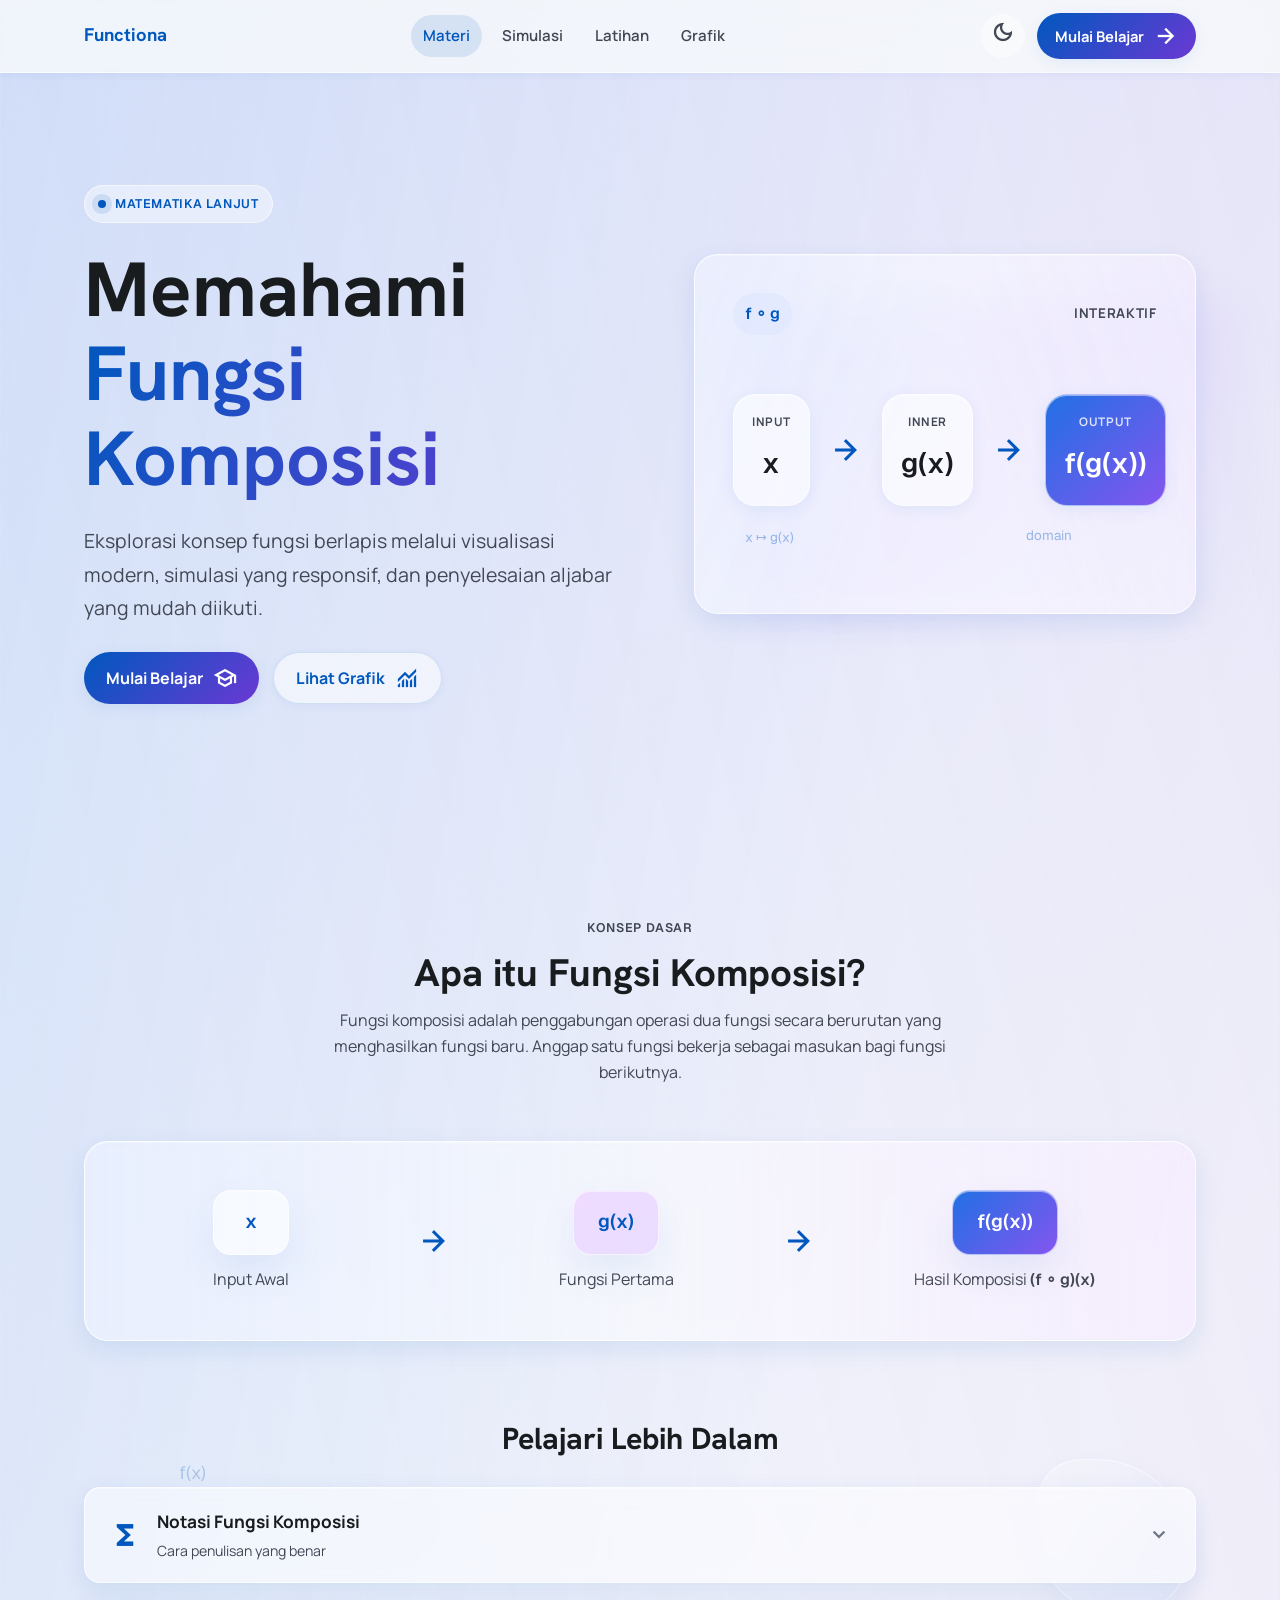
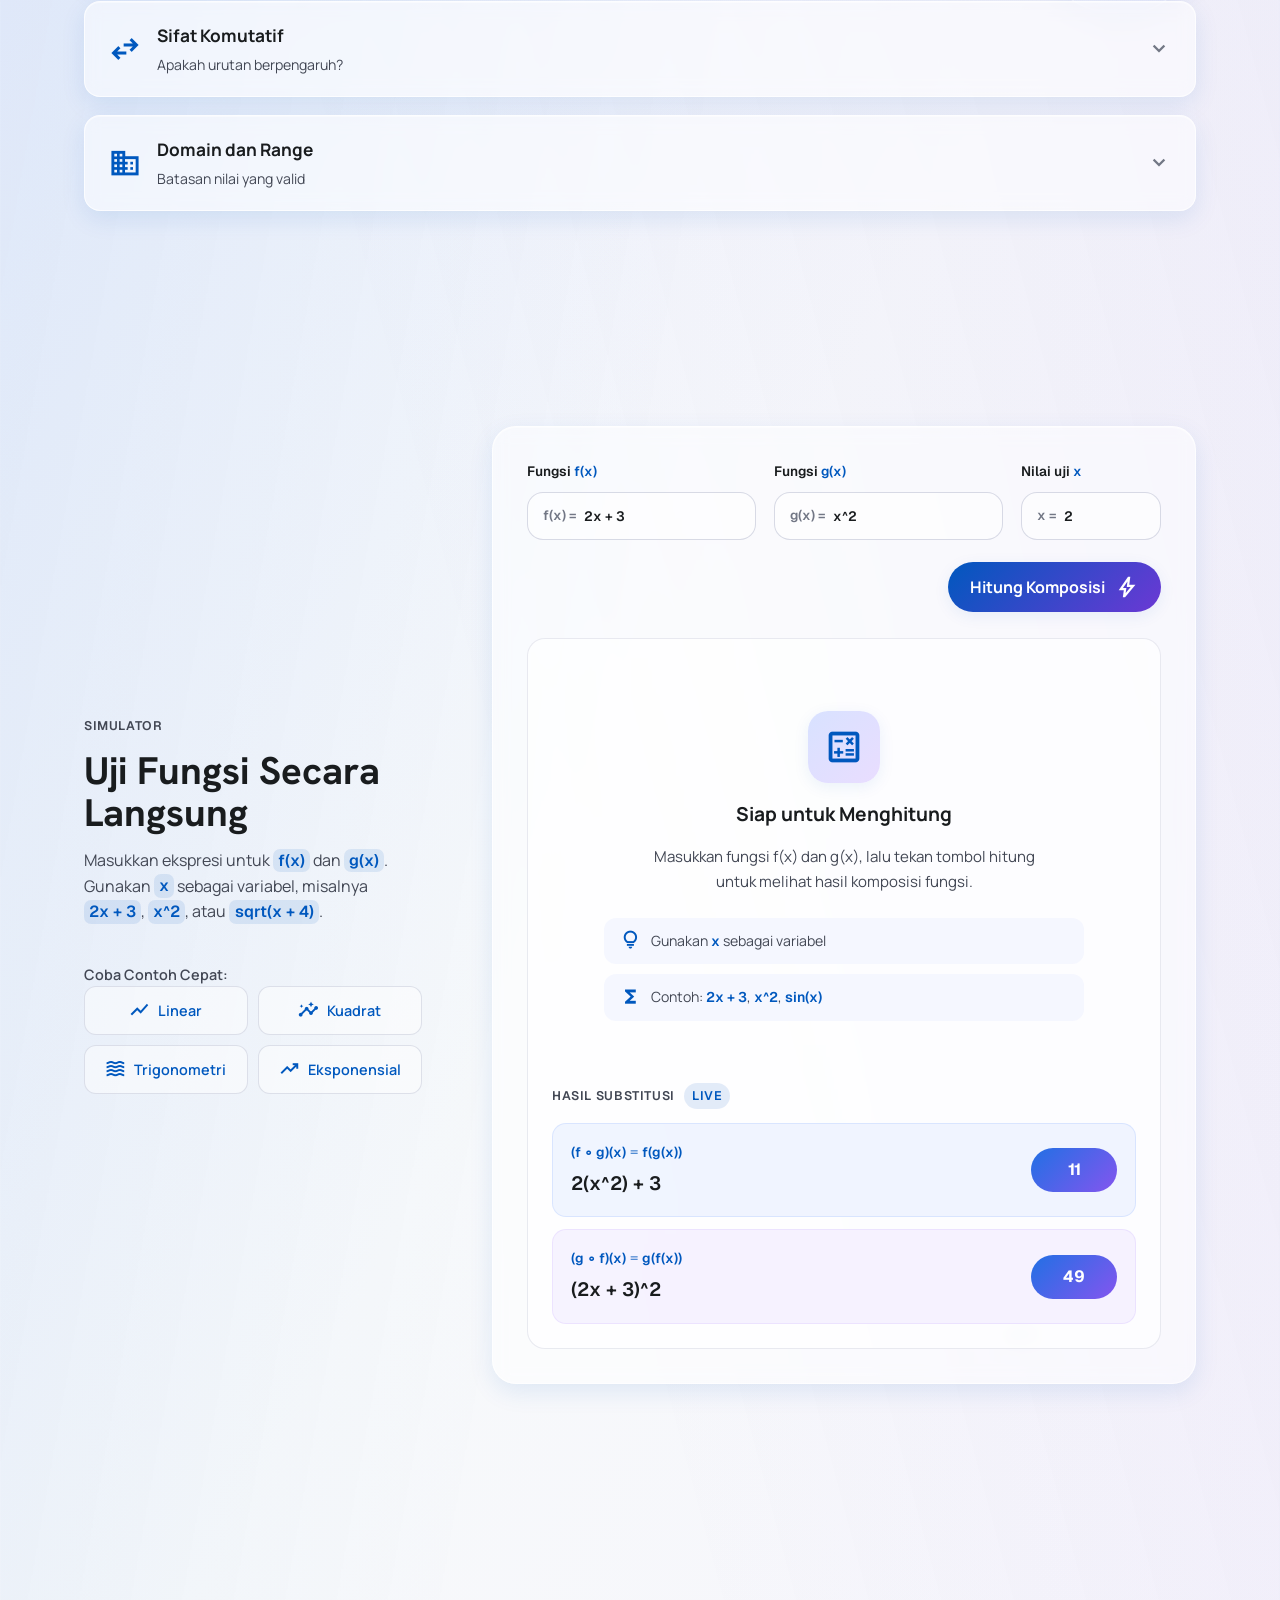
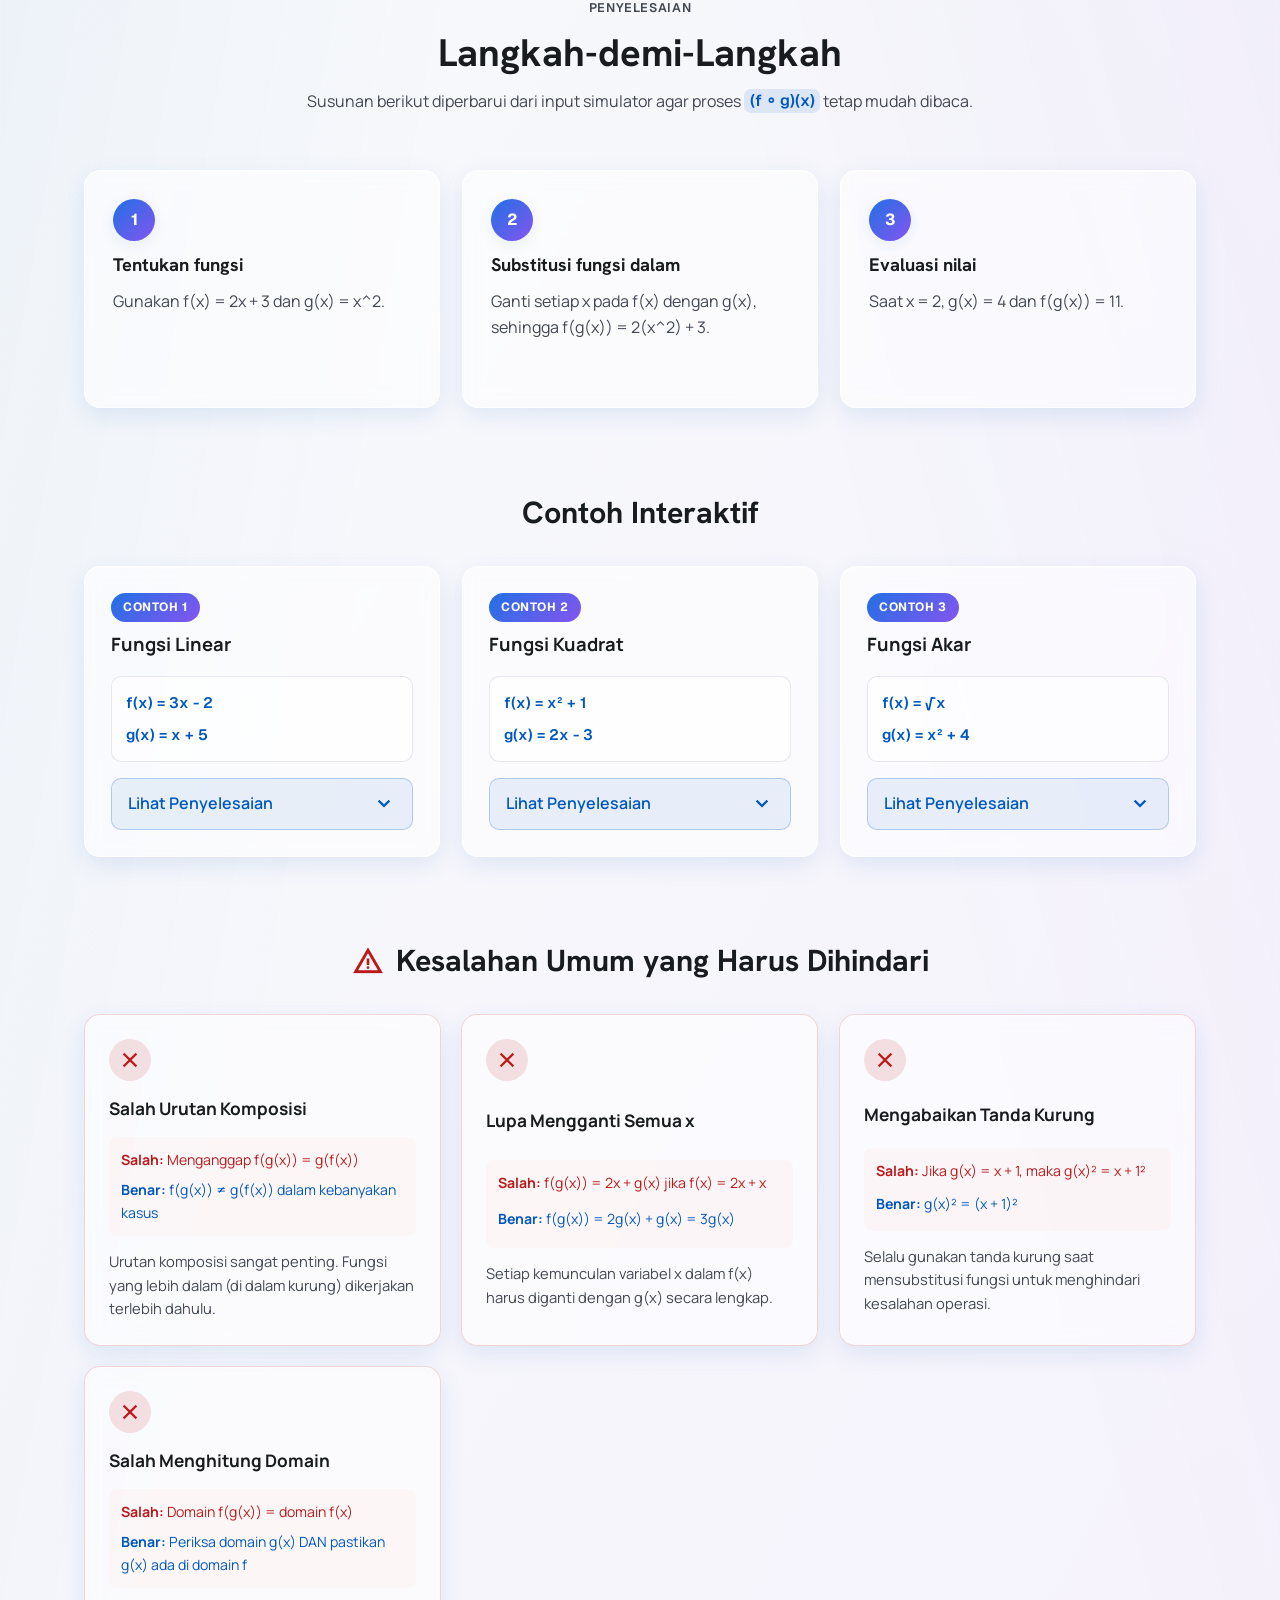
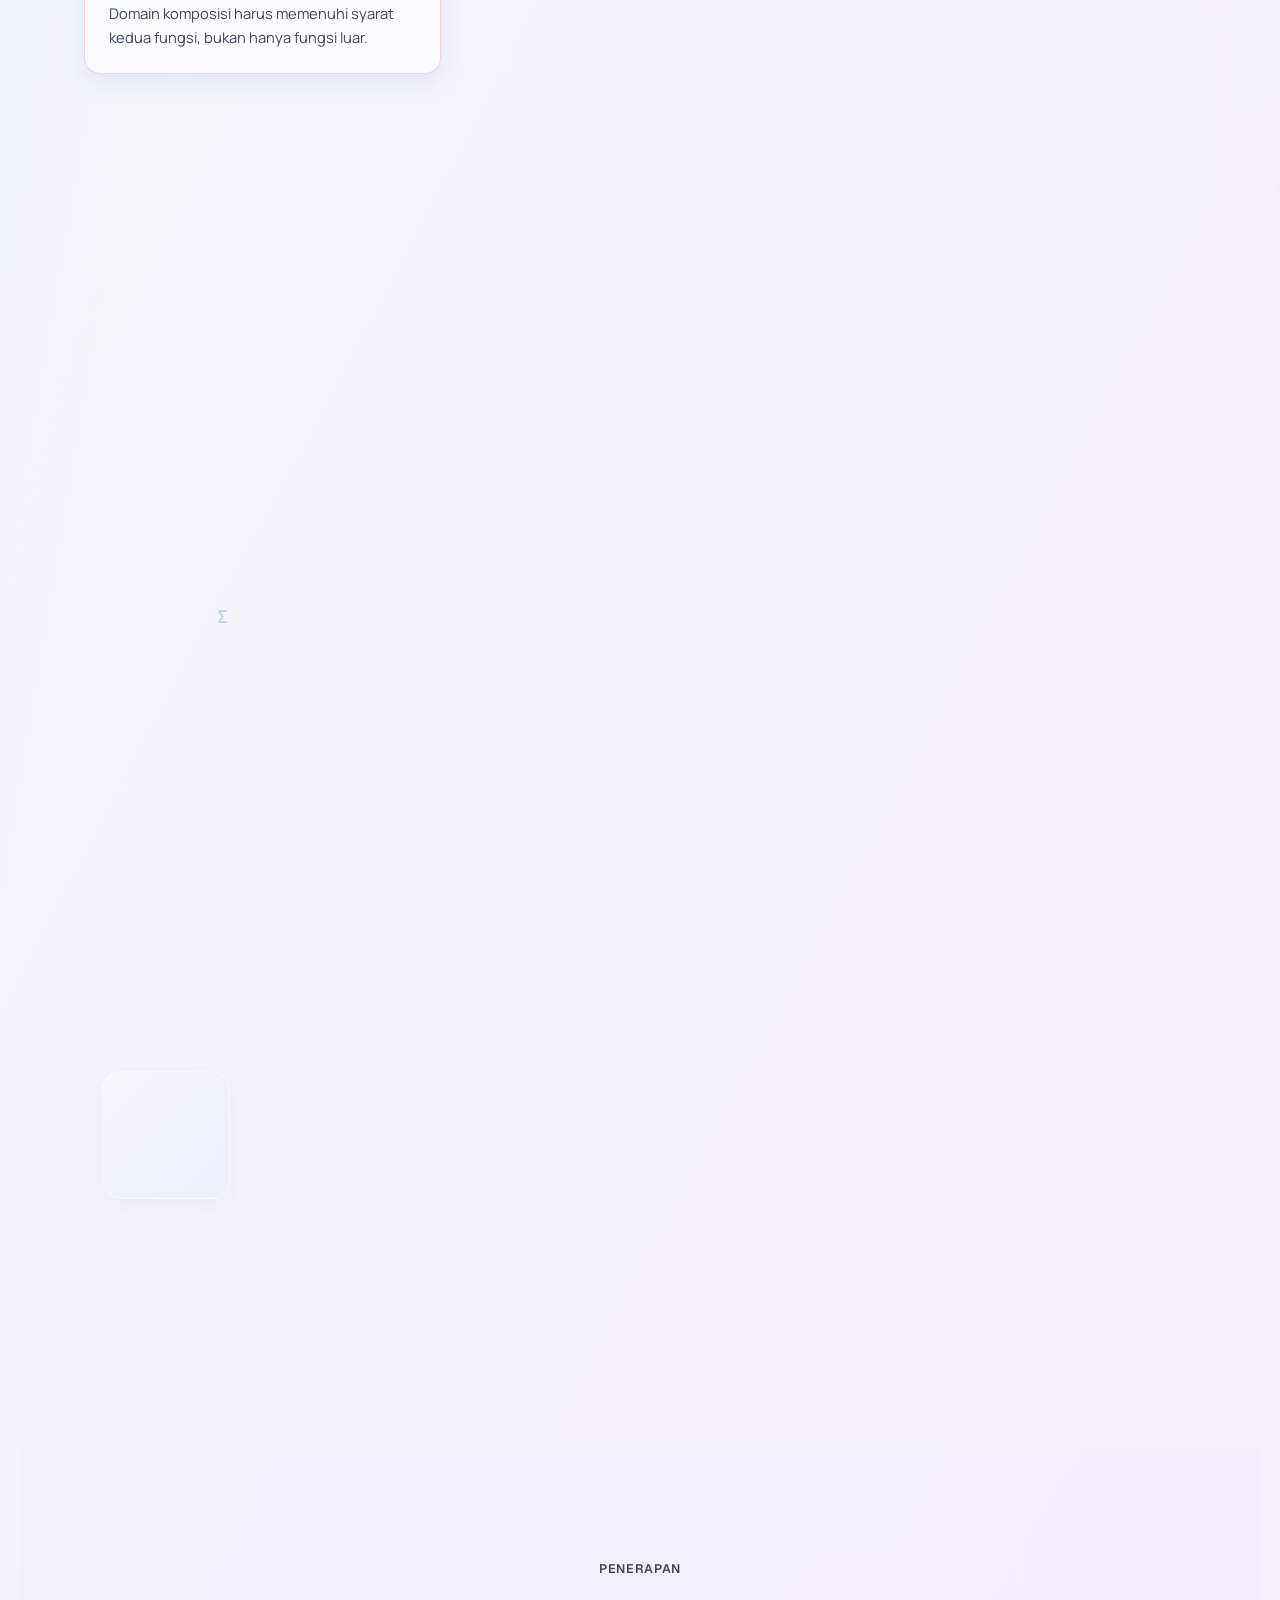
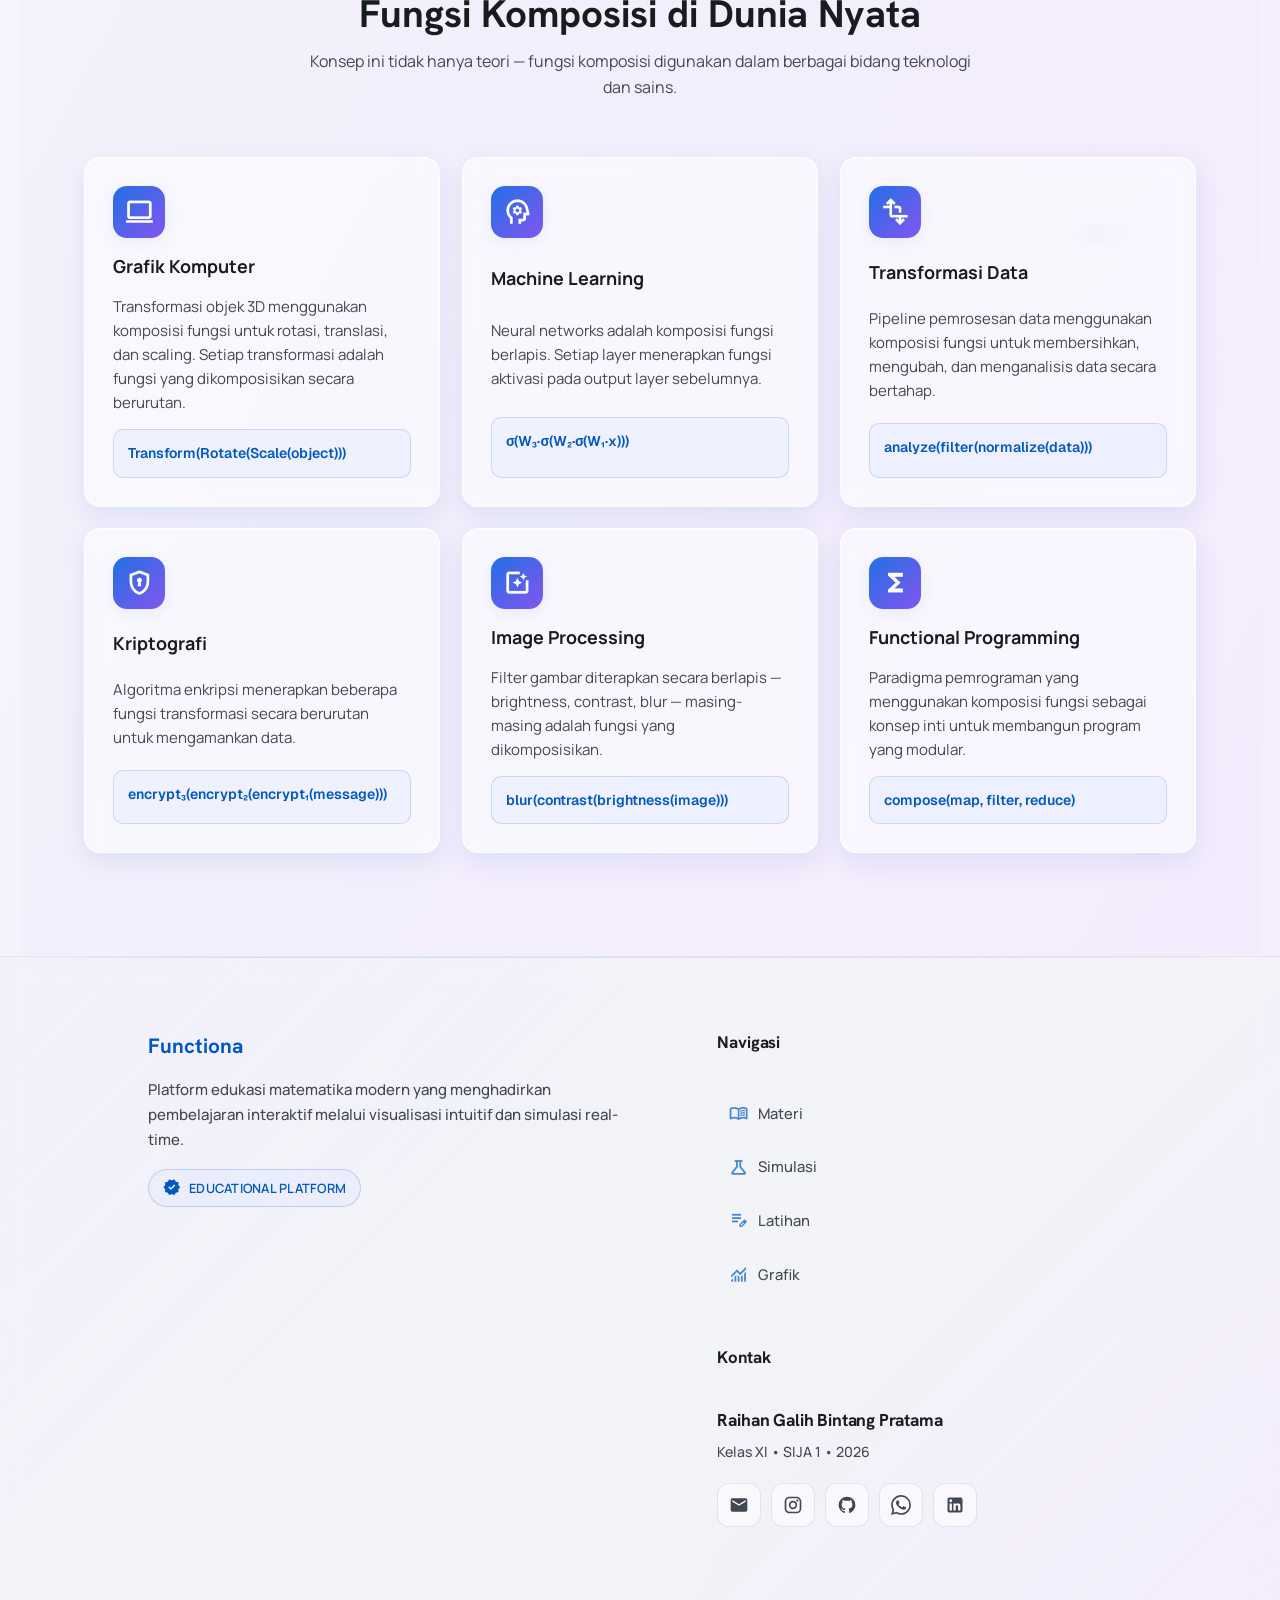
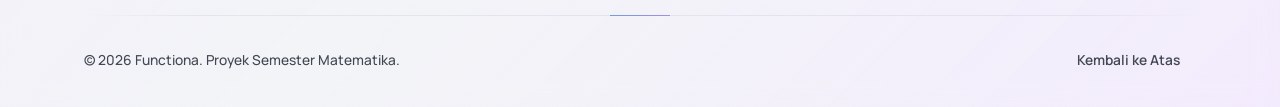
==== index.html @ 0ba548e1 "Rename main file code.html to index.html" ====
<!DOCTYPE html>
<html lang="id">
<head>
  <meta charset="utf-8">
  <meta name="viewport" content="width=device-width, initial-scale=1.0">
  <meta name="description" content="Website edukasi interaktif untuk memahami fungsi komposisi melalui simulasi, langkah penyelesaian, dan grafik Plotly.">
  <title>Functiona</title>
  <link rel="preconnect" href="https://fonts.googleapis.com">
  <link rel="preconnect" href="https://fonts.gstatic.com" crossorigin>
  <link href="https://fonts.googleapis.com/css2?family=Geist:wght@500;600&family=Hanken+Grotesk:wght@600;700&family=Manrope:wght@400;500;600;700&display=swap" rel="stylesheet">
  <link href="https://fonts.googleapis.com/css2?family=Material+Symbols+Outlined:wght,FILL@100..700,0..1&display=swap" rel="stylesheet">
  <link rel="icon" type="image/png" href="favicon.png">
  <link rel="stylesheet" href="styles.css">
  <script src="plotly-2.35.2.min.js"></script>
  <script src="app.js" defer></script>
</head>
<body>
  <div class="ambient-bg" aria-hidden="true">
    <div class="ambient-plane ambient-plane-a parallax-item" data-depth="0.08"></div>
    <div class="ambient-plane ambient-plane-b parallax-item" data-depth="-0.05"></div>
    <span class="ambient-symbol symbol-a parallax-item" data-depth="0.16">f(x)</span>
    <span class="ambient-symbol symbol-b parallax-item" data-depth="-0.12">g(x)</span>
    <span class="ambient-symbol symbol-c parallax-item" data-depth="0.1">f(g(x))</span>
    <span class="ambient-symbol symbol-d parallax-item" data-depth="-0.08">&sum;</span>
  </div>

  <header class="site-header" id="site-header">
    <div class="header-inner">
      <a class="brand" href="#top" aria-label="FungsiKomposisi beranda">Functiona</a>
      <nav class="primary-nav" aria-label="Navigasi utama">
        <a class="nav-link active" href="#materi">Materi</a>
        <a class="nav-link" href="#simulasi">Simulasi</a>
        <a class="nav-link" href="#latihan">Latihan</a>
        <a class="nav-link" href="#grafik">Grafik</a>
      </nav>
      <div class="header-actions">
        <button class="icon-button" id="theme-toggle" type="button" aria-label="Aktifkan mode gelap" aria-pressed="false">
          <span class="material-symbols-outlined" aria-hidden="true">dark_mode</span>
        </button>
        <a class="button button-small button-primary header-cta" href="#simulasi">
          <span>Mulai Belajar</span>
          <span class="material-symbols-outlined" aria-hidden="true">arrow_forward</span>
        </a>
      </div>
    </div>
  </header>

  <main id="top">
    <section class="hero section-shell">
      <div class="hero-copy reveal-section">
        <div class="eyebrow">
          <span class="eyebrow-dot" aria-hidden="true"></span>
          <span>Matematika Lanjut</span>
        </div>
        <h1>Memahami <span>Fungsi Komposisi</span></h1>
        <p>
          Eksplorasi konsep fungsi berlapis melalui visualisasi modern, simulasi yang responsif,
          dan penyelesaian aljabar yang mudah diikuti.
        </p>
        <div class="hero-actions">
          <a class="button button-primary" href="#materi">
            <span>Mulai Belajar</span>
            <span class="material-symbols-outlined" aria-hidden="true">school</span>
          </a>
          <a class="button button-secondary" href="#grafik">
            <span>Lihat Grafik</span>
            <span class="material-symbols-outlined" aria-hidden="true">monitoring</span>
          </a>
        </div>
      </div>

      <div class="hero-visual reveal-section" aria-label="Ilustrasi fungsi komposisi">
        <div class="hero-glow" aria-hidden="true"></div>
        <div class="composition-stage glass-card">
          <div class="stage-ribbon">
            <span class="math-token">f &compfn; g</span>
            <span class="stage-status">interaktif</span>
          </div>
          <div class="composition-flow">
            <div class="function-node node-input">
              <span class="node-label">input</span>
              <code>x</code>
            </div>
            <span class="flow-arrow material-symbols-outlined" aria-hidden="true">arrow_forward</span>
            <div class="function-node node-g">
              <span class="node-label">inner</span>
              <code>g(x)</code>
            </div>
            <span class="flow-arrow material-symbols-outlined" aria-hidden="true">arrow_forward</span>
            <div class="function-node node-fog">
              <span class="node-label">output</span>
              <code>f(g(x))</code>
            </div>
          </div>
          <div class="floating-equations" aria-hidden="true">
            <span class="float-eq eq-one">x &mapsto; g(x)</span>
            <span class="float-eq eq-two">f(g(x))</span>
            <span class="float-eq eq-three">domain</span>
          </div>
        </div>
      </div>
    </section>

    <section class="section-shell reveal-section" id="materi">
      <div class="section-heading">
        <p class="section-kicker">Konsep Dasar</p>
        <h2>Apa itu Fungsi Komposisi?</h2>
        <p>
          Fungsi komposisi adalah penggabungan operasi dua fungsi secara berurutan yang menghasilkan
          fungsi baru. Anggap satu fungsi bekerja sebagai masukan bagi fungsi berikutnya.
        </p>
      </div>

      <div class="concept-flow glass-card">
        <div class="concept-gradient" aria-hidden="true"></div>
        <div class="concept-item">
          <div class="concept-box input-box"><code>x</code></div>
          <span>Input Awal</span>
        </div>
        <span class="concept-arrow material-symbols-outlined" aria-hidden="true">arrow_forward</span>
        <div class="concept-item">
          <div class="concept-box g-box"><code>g(x)</code></div>
          <span>Fungsi Pertama</span>
        </div>
        <span class="concept-arrow material-symbols-outlined" aria-hidden="true">arrow_forward</span>
        <div class="concept-item">
          <div class="concept-box fog-box"><code>f(g(x))</code></div>
          <span>Hasil Komposisi <code>(f &compfn; g)(x)</code></span>
        </div>
      </div>

      <div class="accordion-section">
        <h3 class="accordion-title">Pelajari Lebih Dalam</h3>
        <div class="accordion-grid">
          <article class="accordion-card glass-card">
            <button class="accordion-trigger" type="button" aria-expanded="false">
              <span class="accordion-icon material-symbols-outlined">functions</span>
              <div class="accordion-header-text">
                <h4>Notasi Fungsi Komposisi</h4>
                <p>Cara penulisan yang benar</p>
              </div>
              <span class="accordion-chevron material-symbols-outlined">expand_more</span>
            </button>
            <div class="accordion-content" hidden>
              <p>Fungsi komposisi ditulis sebagai <code class="math-inline">(f ∘ g)(x)</code> atau <code class="math-inline">f(g(x))</code>.</p>
              <p><strong>Urutan penting:</strong> Baca dari kanan ke kiri. Fungsi <code class="math-inline">g</code> dikerjakan terlebih dahulu, kemudian hasilnya menjadi input untuk fungsi <code class="math-inline">f</code>.</p>
              <p><strong>Contoh:</strong> Jika <code class="math-inline">f(x) = 2x</code> dan <code class="math-inline">g(x) = x + 3</code>, maka <code class="math-inline">f(g(x)) = 2(x + 3) = 2x + 6</code>.</p>
            </div>
          </article>

          <article class="accordion-card glass-card">
            <button class="accordion-trigger" type="button" aria-expanded="false">
              <span class="accordion-icon material-symbols-outlined">swap_horiz</span>
              <div class="accordion-header-text">
                <h4>Sifat Komutatif</h4>
                <p>Apakah urutan berpengaruh?</p>
              </div>
              <span class="accordion-chevron material-symbols-outlined">expand_more</span>
            </button>
            <div class="accordion-content" hidden>
              <p><strong>Fungsi komposisi TIDAK komutatif.</strong> Artinya, <code class="math-inline">f(g(x)) ≠ g(f(x))</code> dalam kebanyakan kasus.</p>
              <p><strong>Contoh:</strong></p>
              <ul>
                <li><code class="math-inline">f(x) = x²</code>, <code class="math-inline">g(x) = x + 1</code></li>
                <li><code class="math-inline">f(g(x)) = (x + 1)² = x² + 2x + 1</code></li>
                <li><code class="math-inline">g(f(x)) = x² + 1</code></li>
              </ul>
              <p>Hasilnya berbeda! Urutan sangat penting dalam komposisi fungsi.</p>
            </div>
          </article>

          <article class="accordion-card glass-card">
            <button class="accordion-trigger" type="button" aria-expanded="false">
              <span class="accordion-icon material-symbols-outlined">domain</span>
              <div class="accordion-header-text">
                <h4>Domain dan Range</h4>
                <p>Batasan nilai yang valid</p>
              </div>
              <span class="accordion-chevron material-symbols-outlined">expand_more</span>
            </button>
            <div class="accordion-content" hidden>
              <p><strong>Domain</strong> dari <code class="math-inline">f(g(x))</code> adalah semua nilai <code class="math-inline">x</code> yang memenuhi:</p>
              <ol>
                <li><code class="math-inline">x</code> ada di domain <code class="math-inline">g(x)</code></li>
                <li><code class="math-inline">g(x)</code> ada di domain <code class="math-inline">f(x)</code></li>
              </ol>
              <p><strong>Contoh:</strong> Jika <code class="math-inline">f(x) = √x</code> dan <code class="math-inline">g(x) = x - 5</code>, maka domain <code class="math-inline">f(g(x))</code> adalah <code class="math-inline">x ≥ 5</code> karena <code class="math-inline">x - 5 ≥ 0</code>.</p>
            </div>
          </article>
        </div>
      </div>
    </section>

    <section class="section-shell simulator-section reveal-section" id="simulasi">
      <div class="simulator-copy">
        <p class="section-kicker">Simulator</p>
        <h2>Uji Fungsi Secara Langsung</h2>
        <p>
          Masukkan ekspresi untuk <code class="math-inline">f(x)</code> dan <code class="math-inline">g(x)</code>.
          Gunakan <code class="math-inline">x</code> sebagai variabel, misalnya <code class="math-inline">2x + 3</code>,
          <code class="math-inline">x^2</code>, atau <code class="math-inline">sqrt(x + 4)</code>.
        </p>
        
        <div class="preset-buttons">
          <p class="preset-label">Coba Contoh Cepat:</p>
          <div class="preset-grid">
            <button class="preset-btn" type="button" data-preset="linear">
              <span class="material-symbols-outlined">show_chart</span>
              <span>Linear</span>
            </button>
            <button class="preset-btn" type="button" data-preset="quadratic">
              <span class="material-symbols-outlined">insights</span>
              <span>Kuadrat</span>
            </button>
            <button class="preset-btn" type="button" data-preset="trigonometric">
              <span class="material-symbols-outlined">waves</span>
              <span>Trigonometri</span>
            </button>
            <button class="preset-btn" type="button" data-preset="exponential">
              <span class="material-symbols-outlined">trending_up</span>
              <span>Eksponensial</span>
            </button>
          </div>
        </div>
      </div>

      <div class="simulator-panel glass-card">
        <form class="simulator-form" id="composition-form" novalidate>
          <div class="field-grid">
            <label class="input-group" for="func-f">
              <span>Fungsi <code>f(x)</code></span>
              <span class="input-shell">
                <span class="input-prefix">f(x) =</span>
                <input id="func-f" name="func-f" type="text" value="2x + 3" autocomplete="off" spellcheck="false">
              </span>
            </label>

            <label class="input-group" for="func-g">
              <span>Fungsi <code>g(x)</code></span>
              <span class="input-shell">
                <span class="input-prefix">g(x) =</span>
                <input id="func-g" name="func-g" type="text" value="x^2" autocomplete="off" spellcheck="false">
              </span>
            </label>

            <label class="input-group input-group-x" for="eval-x">
              <span>Nilai uji <code>x</code></span>
              <span class="input-shell compact">
                <span class="input-prefix">x =</span>
                <input id="eval-x" name="eval-x" type="number" value="2" step="0.5">
              </span>
            </label>
          </div>

          <div class="form-actions">
            <p class="validation-message" id="validation-message" role="alert" aria-live="polite"></p>
            <button class="button button-primary calculate-button" id="btn-hitung" type="submit">
              <span>Hitung Komposisi</span>
              <span class="material-symbols-outlined" aria-hidden="true">bolt</span>
            </button>
          </div>
        </form>

        <div class="results-panel" aria-live="polite">
          <div class="empty-state" id="empty-state">
            <div class="empty-state-icon">
              <span class="material-symbols-outlined">calculate</span>
            </div>
            <h4>Siap untuk Menghitung</h4>
            <p>Masukkan fungsi f(x) dan g(x), lalu tekan tombol hitung untuk melihat hasil komposisi fungsi.</p>
            <div class="empty-state-hints">
              <div class="hint-item">
                <span class="material-symbols-outlined">lightbulb</span>
                <span>Gunakan <code>x</code> sebagai variabel</span>
              </div>
              <div class="hint-item">
                <span class="material-symbols-outlined">functions</span>
                <span>Contoh: <code>2x + 3</code>, <code>x^2</code>, <code>sin(x)</code></span>
              </div>
            </div>
          </div>
          <div class="results-content" id="results-content" hidden>
            <div class="panel-header">
              <span>Hasil Substitusi</span>
              <span class="result-badge">live</span>
            </div>
            <div class="result-list">
              <article class="result-row result-primary" data-result-card>
                <div>
                  <span class="result-label"><code>(f &compfn; g)(x)</code> = <code>f(g(x))</code></span>
                  <code class="result-expression" id="result-fog">2(x^2) + 3</code>
                </div>
                <strong class="result-value" id="value-fog">11</strong>
              </article>
              <article class="result-row result-secondary" data-result-card>
                <div>
                  <span class="result-label"><code>(g &compfn; f)(x)</code> = <code>g(f(x))</code></span>
                  <code class="result-expression" id="result-gof">(2x + 3)^2</code>
                </div>
                <strong class="result-value" id="value-gof">49</strong>
              </article>
            </div>
          </div>
        </div>
      </div>
    </section>

    <section class="section-shell reveal-section" id="latihan">
      <div class="section-heading">
        <p class="section-kicker">Penyelesaian</p>
        <h2>Langkah-demi-Langkah</h2>
        <p>
          Susunan berikut diperbarui dari input simulator agar proses <code class="math-inline">(f &compfn; g)(x)</code>
          tetap mudah dibaca.
        </p>
      </div>

      <div class="steps-grid">
        <article class="step-card glass-card">
          <div class="step-number">1</div>
          <h3>Tentukan fungsi</h3>
          <p id="step-define">Gunakan f(x) = 2x + 3 dan g(x) = x^2.</p>
        </article>
        <article class="step-card glass-card">
          <div class="step-number">2</div>
          <h3>Substitusi fungsi dalam</h3>
          <p id="step-substitute">Ganti setiap x pada f(x) dengan g(x), sehingga f(g(x)) = 2(x^2) + 3.</p>
        </article>
        <article class="step-card glass-card">
          <div class="step-number">3</div>
          <h3>Evaluasi nilai</h3>
          <p id="step-evaluate">Saat x = 2, g(x) = 4 dan f(g(x)) = 11.</p>
        </article>
      </div>

      <div class="interactive-examples">
        <h3 class="examples-title">Contoh Interaktif</h3>
        <div class="examples-grid">
          <article class="example-card glass-card">
            <div class="example-header">
              <span class="example-badge">Contoh 1</span>
              <h4>Fungsi Linear</h4>
            </div>
            <div class="example-functions">
              <code>f(x) = 3x - 2</code>
              <code>g(x) = x + 5</code>
            </div>
            <button class="example-expand" type="button" aria-expanded="false">
              <span>Lihat Penyelesaian</span>
              <span class="material-symbols-outlined">expand_more</span>
            </button>
            <div class="example-solution" hidden>
              <div class="solution-step">
                <span class="step-label">Langkah 1:</span>
                <p>Substitusi g(x) ke dalam f(x)</p>
                <code class="solution-code">f(g(x)) = 3(x + 5) - 2</code>
              </div>
              <div class="solution-step">
                <span class="step-label">Langkah 2:</span>
                <p>Sederhanakan ekspresi</p>
                <code class="solution-code">= 3x + 15 - 2</code>
              </div>
              <div class="solution-step">
                <span class="step-label">Hasil Akhir:</span>
                <code class="solution-code highlight">f(g(x)) = 3x + 13</code>
              </div>
              <div class="solution-step">
                <span class="step-label">Verifikasi dengan x = 2:</span>
                <p>g(2) = 7, f(7) = 19 ✓</p>
              </div>
            </div>
          </article>

          <article class="example-card glass-card">
            <div class="example-header">
              <span class="example-badge">Contoh 2</span>
              <h4>Fungsi Kuadrat</h4>
            </div>
            <div class="example-functions">
              <code>f(x) = x² + 1</code>
              <code>g(x) = 2x - 3</code>
            </div>
            <button class="example-expand" type="button" aria-expanded="false">
              <span>Lihat Penyelesaian</span>
              <span class="material-symbols-outlined">expand_more</span>
            </button>
            <div class="example-solution" hidden>
              <div class="solution-step">
                <span class="step-label">Langkah 1:</span>
                <p>Substitusi g(x) ke dalam f(x)</p>
                <code class="solution-code">f(g(x)) = (2x - 3)² + 1</code>
              </div>
              <div class="solution-step">
                <span class="step-label">Langkah 2:</span>
                <p>Ekspansi kuadrat</p>
                <code class="solution-code">= 4x² - 12x + 9 + 1</code>
              </div>
              <div class="solution-step">
                <span class="step-label">Hasil Akhir:</span>
                <code class="solution-code highlight">f(g(x)) = 4x² - 12x + 10</code>
              </div>
              <div class="solution-step">
                <span class="step-label">Verifikasi dengan x = 1:</span>
                <p>g(1) = -1, f(-1) = 2 ✓</p>
              </div>
            </div>
          </article>

          <article class="example-card glass-card">
            <div class="example-header">
              <span class="example-badge">Contoh 3</span>
              <h4>Fungsi Akar</h4>
            </div>
            <div class="example-functions">
              <code>f(x) = √x</code>
              <code>g(x) = x² + 4</code>
            </div>
            <button class="example-expand" type="button" aria-expanded="false">
              <span>Lihat Penyelesaian</span>
              <span class="material-symbols-outlined">expand_more</span>
            </button>
            <div class="example-solution" hidden>
              <div class="solution-step">
                <span class="step-label">Langkah 1:</span>
                <p>Substitusi g(x) ke dalam f(x)</p>
                <code class="solution-code">f(g(x)) = √(x² + 4)</code>
              </div>
              <div class="solution-step">
                <span class="step-label">Analisis Domain:</span>
                <p>Karena x² + 4 selalu positif, domain adalah semua bilangan real</p>
              </div>
              <div class="solution-step">
                <span class="step-label">Hasil Akhir:</span>
                <code class="solution-code highlight">f(g(x)) = √(x² + 4)</code>
              </div>
              <div class="solution-step">
                <span class="step-label">Verifikasi dengan x = 0:</span>
                <p>g(0) = 4, f(4) = 2 ✓</p>
              </div>
            </div>
          </article>
        </div>
      </div>

      <div class="mistakes-section">
        <h3 class="mistakes-title">
          <span class="material-symbols-outlined">warning</span>
          Kesalahan Umum yang Harus Dihindari
        </h3>
        <div class="mistakes-grid">
          <article class="mistake-card glass-card">
            <div class="mistake-icon">
              <span class="material-symbols-outlined">close</span>
            </div>
            <h4>Salah Urutan Komposisi</h4>
            <div class="mistake-example">
              <p class="mistake-wrong"><strong>Salah:</strong> Menganggap f(g(x)) = g(f(x))</p>
              <p class="mistake-right"><strong>Benar:</strong> f(g(x)) ≠ g(f(x)) dalam kebanyakan kasus</p>
            </div>
            <p class="mistake-explanation">Urutan komposisi sangat penting. Fungsi yang lebih dalam (di dalam kurung) dikerjakan terlebih dahulu.</p>
          </article>

          <article class="mistake-card glass-card">
            <div class="mistake-icon">
              <span class="material-symbols-outlined">close</span>
            </div>
            <h4>Lupa Mengganti Semua x</h4>
            <div class="mistake-example">
              <p class="mistake-wrong"><strong>Salah:</strong> f(g(x)) = 2x + g(x) jika f(x) = 2x + x</p>
              <p class="mistake-right"><strong>Benar:</strong> f(g(x)) = 2g(x) + g(x) = 3g(x)</p>
            </div>
            <p class="mistake-explanation">Setiap kemunculan variabel x dalam f(x) harus diganti dengan g(x) secara lengkap.</p>
          </article>

          <article class="mistake-card glass-card">
            <div class="mistake-icon">
              <span class="material-symbols-outlined">close</span>
            </div>
            <h4>Mengabaikan Tanda Kurung</h4>
            <div class="mistake-example">
              <p class="mistake-wrong"><strong>Salah:</strong> Jika g(x) = x + 1, maka g(x)² = x + 1²</p>
              <p class="mistake-right"><strong>Benar:</strong> g(x)² = (x + 1)²</p>
            </div>
            <p class="mistake-explanation">Selalu gunakan tanda kurung saat mensubstitusi fungsi untuk menghindari kesalahan operasi.</p>
          </article>

          <article class="mistake-card glass-card">
            <div class="mistake-icon">
              <span class="material-symbols-outlined">close</span>
            </div>
            <h4>Salah Menghitung Domain</h4>
            <div class="mistake-example">
              <p class="mistake-wrong"><strong>Salah:</strong> Domain f(g(x)) = domain f(x)</p>
              <p class="mistake-right"><strong>Benar:</strong> Periksa domain g(x) DAN pastikan g(x) ada di domain f</p>
            </div>
            <p class="mistake-explanation">Domain komposisi harus memenuhi syarat kedua fungsi, bukan hanya fungsi luar.</p>
          </article>
        </div>
      </div>
    </section>

    <section class="section-shell reveal-section" id="grafik">
      <div class="chart-panel glass-card">
        <div class="chart-heading">
          <div>
            <p class="section-kicker">Visualisasi</p>
            <h2>Grafik Interaktif</h2>
          </div>
          <div class="chart-legend-note">
            <span class="legend-dot dot-f"></span><code>f(x)</code>
            <span class="legend-dot dot-g"></span><code>g(x)</code>
            <span class="legend-dot dot-fog"></span><code>f(g(x))</code>
          </div>
        </div>
        <div class="plot-wrap">
          <div id="plot" class="plotly-chart" role="img" aria-label="Grafik f(x), g(x), dan f(g(x))"></div>
          <div class="plot-loading" id="plot-loading" aria-hidden="true">
            <span class="loading-orbit"></span>
            <span>Memuat grafik</span>
          </div>
          <p class="plot-status" id="plot-status" aria-live="polite"></p>
        </div>
      </div>

      <div class="flow-visualization">
        <h3 class="flow-title">Visualisasi Alur Fungsi</h3>
        <p class="flow-description">Lihat bagaimana nilai mengalir melalui komposisi fungsi</p>
        <div class="flow-container glass-card">
          <div class="flow-stage">
            <div class="flow-node flow-input">
              <span class="flow-node-label">Input</span>
              <code class="flow-value" id="flow-input-value">x = 2</code>
            </div>
            <div class="flow-arrow-animated">
              <span class="material-symbols-outlined">arrow_forward</span>
              <div class="flow-arrow-trail"></div>
            </div>
            <div class="flow-node flow-g">
              <span class="flow-node-label">g(x)</span>
              <code class="flow-value" id="flow-g-value">x² = 4</code>
            </div>
            <div class="flow-arrow-animated">
              <span class="material-symbols-outlined">arrow_forward</span>
              <div class="flow-arrow-trail"></div>
            </div>
            <div class="flow-node flow-f">
              <span class="flow-node-label">f(g(x))</span>
              <code class="flow-value" id="flow-f-value">2(4) + 3 = 11</code>
            </div>
          </div>
        </div>
      </div>
    </section>

    <section class="section-shell applications-section reveal-section">
      <div class="section-heading">
        <p class="section-kicker">Penerapan</p>
        <h2>Fungsi Komposisi di Dunia Nyata</h2>
        <p>Konsep ini tidak hanya teori — fungsi komposisi digunakan dalam berbagai bidang teknologi dan sains.</p>
      </div>

      <div class="applications-grid">
        <article class="application-card glass-card">
          <div class="application-icon">
            <span class="material-symbols-outlined">computer</span>
          </div>
          <h4>Grafik Komputer</h4>
          <p>Transformasi objek 3D menggunakan komposisi fungsi untuk rotasi, translasi, dan scaling. Setiap transformasi adalah fungsi yang dikomposisikan secara berurutan.</p>
          <div class="application-example">
            <code>Transform(Rotate(Scale(object)))</code>
          </div>
        </article>

        <article class="application-card glass-card">
          <div class="application-icon">
            <span class="material-symbols-outlined">psychology</span>
          </div>
          <h4>Machine Learning</h4>
          <p>Neural networks adalah komposisi fungsi berlapis. Setiap layer menerapkan fungsi aktivasi pada output layer sebelumnya.</p>
          <div class="application-example">
            <code>σ(W₃·σ(W₂·σ(W₁·x)))</code>
          </div>
        </article>

        <article class="application-card glass-card">
          <div class="application-icon">
            <span class="material-symbols-outlined">transform</span>
          </div>
          <h4>Transformasi Data</h4>
          <p>Pipeline pemrosesan data menggunakan komposisi fungsi untuk membersihkan, mengubah, dan menganalisis data secara bertahap.</p>
          <div class="application-example">
            <code>analyze(filter(normalize(data)))</code>
          </div>
        </article>

        <article class="application-card glass-card">
          <div class="application-icon">
            <span class="material-symbols-outlined">encrypted</span>
          </div>
          <h4>Kriptografi</h4>
          <p>Algoritma enkripsi menerapkan beberapa fungsi transformasi secara berurutan untuk mengamankan data.</p>
          <div class="application-example">
            <code>encrypt₃(encrypt₂(encrypt₁(message)))</code>
          </div>
        </article>

        <article class="application-card glass-card">
          <div class="application-icon">
            <span class="material-symbols-outlined">photo_filter</span>
          </div>
          <h4>Image Processing</h4>
          <p>Filter gambar diterapkan secara berlapis — brightness, contrast, blur — masing-masing adalah fungsi yang dikomposisikan.</p>
          <div class="application-example">
            <code>blur(contrast(brightness(image)))</code>
          </div>
        </article>

        <article class="application-card glass-card">
          <div class="application-icon">
            <span class="material-symbols-outlined">functions</span>
          </div>
          <h4>Functional Programming</h4>
          <p>Paradigma pemrograman yang menggunakan komposisi fungsi sebagai konsep inti untuk membangun program yang modular.</p>
          <div class="application-example">
            <code>compose(map, filter, reduce)</code>
          </div>
        </article>
      </div>
    </section>
  </main>

  <footer class="site-footer">
    <div class="footer-container">
      <div class="footer-inner">
        <div class="footer-brand-section">
          <a class="brand footer-brand" href="#top">Functiona</a>
          <p class="footer-tagline">Platform edukasi matematika modern yang menghadirkan pembelajaran interaktif melalui visualisasi intuitif dan simulasi real-time.</p>
          <div class="footer-badge">
            <span class="material-symbols-outlined">verified</span>
            <span>Educational Platform</span>
          </div>
        </div>
        
        <div class="footer-links-wrapper">
          <div class="footer-links-section">
            <h4 class="footer-section-title">Navigasi</h4>
            <nav class="footer-nav" aria-label="Navigasi footer">
              <a href="#materi" class="footer-link">
                <span class="material-symbols-outlined">menu_book</span>
                <span>Materi</span>
              </a>
              <a href="#simulasi" class="footer-link">
                <span class="material-symbols-outlined">science</span>
                <span>Simulasi</span>
              </a>
              <a href="#latihan" class="footer-link">
                <span class="material-symbols-outlined">edit_note</span>
                <span>Latihan</span>
              </a>
              <a href="#grafik" class="footer-link">
                <span class="material-symbols-outlined">monitoring</span>
                <span>Grafik</span>
              </a>
            </nav>
          </div>
          
          <div class="footer-info-section">
            <h4 class="footer-section-title">Kontak</h4>
            <div class="footer-info">
              <div class="creator-info">
                <p class="creator-name">Raihan Galih Bintang Pratama</p>
                <p class="creator-details">Kelas XI • SIJA 1 • 2026</p>
              </div>
              
              <div class="social-links">
                <a href="mailto:your.pratomo.raihan@gmail.com" class="social-link" aria-label="Email" title="Email">
                  <svg xmlns="http://www.w3.org/2000/svg" viewBox="0 0 24 24" fill="currentColor">
                    <path d="M20 4H4c-1.1 0-1.99.9-1.99 2L2 18c0 1.1.9 2 2 2h16c1.1 0 2-.9 2-2V6c0-1.1-.9-2-2-2zm0 4l-8 5-8-5V6l8 5 8-5v2z"/>
                  </svg>
                </a>
                
                <a href="https://www.instagram.com/akuadalahseorangpria" target="_blank" rel="noopener noreferrer" class="social-link" aria-label="Instagram" title="Instagram">
                  <svg xmlns="http://www.w3.org/2000/svg" viewBox="0 0 24 24" fill="currentColor">
                    <path d="M7.8 2h8.4C19.4 2 22 4.6 22 7.8v8.4a5.8 5.8 0 0 1-5.8 5.8H7.8C4.6 22 2 19.4 2 16.2V7.8A5.8 5.8 0 0 1 7.8 2m-.2 2A3.6 3.6 0 0 0 4 7.6v8.8C4 18.39 5.61 20 7.6 20h8.8a3.6 3.6 0 0 0 3.6-3.6V7.6C20 5.61 18.39 4 16.4 4H7.6m9.65 1.5a1.25 1.25 0 0 1 1.25 1.25A1.25 1.25 0 0 1 17.25 8 1.25 1.25 0 0 1 16 6.75a1.25 1.25 0 0 1 1.25-1.25M12 7a5 5 0 0 1 5 5 5 5 0 0 1-5 5 5 5 0 0 1-5-5 5 5 0 0 1 5-5m0 2a3 3 0 0 0-3 3 3 3 0 0 0 3 3 3 3 0 0 0 3-3 3 3 0 0 0-3-3z"/>
                  </svg>
                </a>
                
                <a href="https://github.com/DwellerNight" target="_blank" rel="noopener noreferrer" class="social-link" aria-label="GitHub" title="GitHub">
                  <svg xmlns="http://www.w3.org/2000/svg" viewBox="0 0 24 24" fill="currentColor">
                    <path d="M12 2A10 10 0 0 0 2 12c0 4.42 2.87 8.17 6.84 9.5.5.08.66-.23.66-.5v-1.69c-2.77.6-3.36-1.34-3.36-1.34-.46-1.16-1.11-1.47-1.11-1.47-.91-.62.07-.6.07-.6 1 .07 1.53 1.03 1.53 1.03.87 1.52 2.34 1.07 2.91.83.09-.65.35-1.09.63-1.34-2.22-.25-4.55-1.11-4.55-4.92 0-1.11.38-2 1.03-2.71-.1-.25-.45-1.29.1-2.64 0 0 .84-.27 2.75 1.02.79-.22 1.65-.33 2.5-.33.85 0 1.71.11 2.5.33 1.91-1.29 2.75-1.02 2.75-1.02.55 1.35.2 2.39.1 2.64.65.71 1.03 1.6 1.03 2.71 0 3.82-2.34 4.66-4.57 4.91.36.31.69.92.69 1.85V21c0 .27.16.59.67.5C19.14 20.16 22 16.42 22 12A10 10 0 0 0 12 2z"/>
                  </svg>
                </a>
                
                <a href="https://wa.me/6282240395092" target="_blank" rel="noopener noreferrer" class="social-link" aria-label="WhatsApp" title="WhatsApp">
                  <svg xmlns="http://www.w3.org/2000/svg" viewBox="0 0 24 24" fill="currentColor">
                    <path d="M17.472 14.382c-.297-.149-1.758-.867-2.03-.967-.273-.099-.471-.148-.67.15-.197.297-.767.966-.94 1.164-.173.199-.347.223-.644.075-.297-.15-1.255-.463-2.39-1.475-.883-.788-1.48-1.761-1.653-2.059-.173-.297-.018-.458.13-.606.134-.133.298-.347.446-.52.149-.174.198-.298.298-.497.099-.198.05-.371-.025-.52-.075-.149-.669-1.612-.916-2.207-.242-.579-.487-.5-.669-.51-.173-.008-.371-.01-.57-.01-.198 0-.52.074-.792.372-.272.297-1.04 1.016-1.04 2.479 0 1.462 1.065 2.875 1.213 3.074.149.198 2.096 3.2 5.077 4.487.709.306 1.262.489 1.694.625.712.227 1.36.195 1.871.118.571-.085 1.758-.719 2.006-1.413.248-.694.248-1.289.173-1.413-.074-.124-.272-.198-.57-.347m-5.421 7.403h-.004a9.87 9.87 0 01-5.031-1.378l-.361-.214-3.741.982.998-3.648-.235-.374a9.86 9.86 0 01-1.51-5.26c.001-5.45 4.436-9.884 9.888-9.884 2.64 0 5.122 1.03 6.988 2.898a9.825 9.825 0 012.893 6.994c-.003 5.45-4.437 9.884-9.885 9.884m8.413-18.297A11.815 11.815 0 0012.05 0C5.495 0 .16 5.335.157 11.892c0 2.096.547 4.142 1.588 5.945L.057 24l6.305-1.654a11.882 11.882 0 005.683 1.448h.005c6.554 0 11.89-5.335 11.893-11.893a11.821 11.821 0 00-3.48-8.413z"/>
                  </svg>
                </a>
                
                <a href="https://www.linkedin.com/in/raihan-pratomo-4b319b37b/" target="_blank" rel="noopener noreferrer" class="social-link" aria-label="LinkedIn" title="LinkedIn">
                  <svg xmlns="http://www.w3.org/2000/svg" viewBox="0 0 24 24" fill="currentColor">
                    <path d="M19 3a2 2 0 0 1 2 2v14a2 2 0 0 1-2 2H5a2 2 0 0 1-2-2V5a2 2 0 0 1 2-2h14m-.5 15.5v-5.3a3.26 3.26 0 0 0-3.26-3.26c-.85 0-1.84.52-2.32 1.3v-1.11h-2.79v8.37h2.79v-4.93c0-.77.62-1.4 1.39-1.4a1.4 1.4 0 0 1 1.4 1.4v4.93h2.79M6.88 8.56a1.68 1.68 0 0 0 1.68-1.68c0-.93-.75-1.69-1.68-1.69a1.69 1.69 0 0 0-1.69 1.69c0 .93.76 1.68 1.69 1.68m1.39 9.94v-8.37H5.5v8.37h2.77z"/>
                  </svg>
                </a>
              </div>
            </div>
          </div>
        </div>
      </div>
      
      <div class="footer-divider"></div>
      
      <div class="footer-bottom">
        <p>&copy; 2026 Functiona. Proyek Semester Matematika.</p>
        <div class="footer-bottom-links">
          <a href="#top" class="footer-bottom-link">Kembali ke Atas</a>
        </div>
      </div>
    </div>
  </footer>
</body>
</html>
---- styles.css ----
:root {
  color-scheme: light;
  --surface: #f7f9fb;
  --surface-dim: #d8dadc;
  --surface-bright: #ffffff;
  --surface-container: #eceef0;
  --surface-container-low: #f2f4f6;
  --surface-container-lowest: #ffffff;
  --on-surface: #191c1e;
  --on-surface-variant: #424754;
  --outline: #727785;
  --outline-variant: #c2c6d6;
  --primary: #0058be;
  --primary-container: #2170e4;
  --primary-fixed: #d8e2ff;
  --primary-fixed-dim: #adc6ff;
  --secondary: #6b38d4;
  --secondary-container: #8455ef;
  --secondary-fixed: #e9ddff;
  --secondary-fixed-dim: #d0bcff;
  --tertiary: #6d4e8f;
  --tertiary-fixed: #efdbff;
  --on-primary: #ffffff;
  --error: #ba1a1a;
  --error-container: #ffdad6;
  
  /* Optimized shadows - reduced blur radius */
  --shadow-sm: 0 2px 8px rgba(0, 88, 190, 0.06);
  --shadow-md: 0 4px 16px rgba(0, 88, 190, 0.08);
  --shadow-lg: 0 8px 24px rgba(0, 88, 190, 0.1);
  --shadow-xl: 0 12px 32px rgba(0, 88, 190, 0.12);
  
  /* Optimized glassmorphism - lighter blur */
  --glass-bg: rgba(255, 255, 255, 0.52);
  --glass-strong: rgba(255, 255, 255, 0.72);
  --glass-border: rgba(255, 255, 255, 0.72);
  --glass-inner: rgba(255, 255, 255, 0.46);
  --header-bg: rgba(247, 249, 251, 0.82);
  --blur-light: blur(8px);
  --blur-medium: blur(12px);
  --blur-heavy: blur(16px);
  
  --plot-paper: rgba(255, 255, 255, 0);
  --plot-grid: rgba(114, 119, 133, 0.2);
  --radius-sm: 8px;
  --radius-md: 12px;
  --radius-lg: 16px;
  --radius-xl: 24px;
  --container-x: clamp(20px, 5vw, 80px);
  --container-max: 1240px;
  
  /* Optimized transitions */
  --transition: 250ms cubic-bezier(0.22, 1, 0.36, 1);
  --transition-fast: 150ms cubic-bezier(0.22, 1, 0.36, 1);
  --transition-smooth: 350ms cubic-bezier(0.22, 1, 0.36, 1);
}

html.dark {
  color-scheme: dark;
  --surface: #111827;
  --surface-dim: #0f172a;
  --surface-bright: #1f2937;
  --surface-container: #182235;
  --surface-container-low: #151f31;
  --surface-container-lowest: #111a2b;
  --on-surface: #eff1f3;
  --on-surface-variant: #c9d0dd;
  --outline: #9aa4b6;
  --outline-variant: #41506a;
  --primary: #adc6ff;
  --primary-container: #2f73d7;
  --primary-fixed: #173663;
  --primary-fixed-dim: #2c578e;
  --secondary: #d0bcff;
  --secondary-container: #6f4bd6;
  --secondary-fixed: #352557;
  --secondary-fixed-dim: #5f48a0;
  --tertiary: #dbb8ff;
  --tertiary-fixed: #2f2141;
  --error: #ffb4ab;
  --error-container: #5f1413;
  
  /* Optimized dark mode shadows */
  --shadow-sm: 0 2px 8px rgba(0, 0, 0, 0.2);
  --shadow-md: 0 4px 16px rgba(0, 0, 0, 0.24);
  --shadow-lg: 0 8px 24px rgba(0, 0, 0, 0.28);
  --shadow-xl: 0 12px 32px rgba(0, 0, 0, 0.32);
  
  /* Optimized dark glassmorphism */
  --glass-bg: rgba(24, 34, 53, 0.58);
  --glass-strong: rgba(24, 34, 53, 0.78);
  --glass-border: rgba(173, 198, 255, 0.22);
  --glass-inner: rgba(255, 255, 255, 0.08);
  --header-bg: rgba(17, 24, 39, 0.85);
  
  --plot-grid: rgba(201, 208, 221, 0.18);
}

* {
  box-sizing: border-box;
}

html {
  scroll-behavior: smooth;
  scroll-padding-top: 96px;
}

/* Performance optimization: GPU acceleration */
body,
.glass-card,
.button,
.nav-link,
.step-card,
.accordion-card,
.example-card,
.mistake-card,
.application-card {
  will-change: auto;
}

/* Critical performance: Reduce paint operations */
* {
  -webkit-tap-highlight-color: transparent;
}

body {
  min-width: 320px;
  margin: 0;
  overflow-x: hidden;
  background:
    linear-gradient(118deg, rgba(216, 226, 255, 0.64) 0%, rgba(247, 249, 251, 0.95) 34%, rgba(239, 219, 255, 0.42) 100%),
    var(--surface);
  color: var(--on-surface);
  font-family: "Manrope", system-ui, -apple-system, BlinkMacSystemFont, "Segoe UI", sans-serif;
  font-size: 16px;
  line-height: 1.6;
  transition: background-color var(--transition), color var(--transition);
  -webkit-font-smoothing: antialiased;
  -moz-osx-font-smoothing: grayscale;
  text-rendering: optimizeLegibility;
  
  /* Critical: Prevent layout shift */
  overflow-anchor: auto;
}

html.dark body {
  background:
    linear-gradient(128deg, rgba(15, 23, 42, 0.98) 0%, rgba(17, 24, 39, 0.98) 48%, rgba(36, 26, 58, 0.86) 100%),
    var(--surface);
}

body::before {
  content: "";
  position: fixed;
  inset: 0;
  z-index: -3;
  pointer-events: none;
  background:
    linear-gradient(100deg, rgba(0, 88, 190, 0.08), transparent 38%),
    linear-gradient(255deg, rgba(107, 56, 212, 0.08), transparent 42%);
}

a {
  color: inherit;
  text-decoration: none;
}

button,
input {
  font: inherit;
}

code,
.math-token,
.math-inline {
  font-family: "Geist", "SFMono-Regular", Consolas, monospace;
  font-weight: 600;
  letter-spacing: 0;
}

.material-symbols-outlined {
  display: inline-flex;
  align-items: center;
  justify-content: center;
  font-variation-settings: "FILL" 0, "wght" 500, "GRAD" 0, "opsz" 24;
  line-height: 1;
}

.ambient-bg {
  position: fixed;
  inset: 0;
  z-index: -2;
  overflow: hidden;
  pointer-events: none;
  /* Performance: Reduce paint complexity */
  contain: layout style paint;
}

.ambient-plane {
  position: absolute;
  border: 1px solid rgba(255, 255, 255, 0.52);
  background: linear-gradient(135deg, rgba(255, 255, 255, 0.26), rgba(173, 198, 255, 0.12));
  /* Optimized shadow - reduced blur radius */
  box-shadow: 0 8px 24px rgba(0, 88, 190, 0.05);
  /* Performance: Remove backdrop-filter from ambient elements */
  transform: translateZ(0);
}

.ambient-plane-a {
  top: 18%;
  right: 7%;
  width: clamp(90px, 12vw, 160px);
  aspect-ratio: 1;
  border-radius: 32% 68% 44% 56%;
  /* Slower animation for better performance */
  animation: float-soft 10s ease-in-out infinite;
}

.ambient-plane-b {
  bottom: 26%;
  left: 8%;
  width: clamp(70px, 10vw, 128px);
  aspect-ratio: 1;
  border-radius: 20px;
  transform: rotate(12deg) translateZ(0);
  animation: float-soft 12s ease-in-out -3s infinite;
}

.ambient-symbol {
  position: absolute;
  color: color-mix(in srgb, var(--primary) 66%, transparent);
  font-family: "Geist", monospace;
  font-size: clamp(0.8rem, 1.4vw, 1.3rem);
  opacity: 0.38;
  /* Optimized shadow */
  text-shadow: 0 4px 12px rgba(0, 88, 190, 0.12);
  /* Slower animation */
  animation: float-symbol 14s ease-in-out infinite;
  transform: translateZ(0);
}

.symbol-a {
  top: 18%;
  left: 14%;
}

.symbol-b {
  top: 36%;
  right: 19%;
  animation-delay: -3s;
}

.symbol-c {
  bottom: 18%;
  right: 12%;
  animation-delay: -6s;
}

.symbol-d {
  bottom: 33%;
  left: 17%;
  animation-delay: -9s;
}

.site-header {
  position: sticky;
  top: 0;
  z-index: 30;
  width: 100%;
  border-bottom: 1px solid color-mix(in srgb, var(--glass-border) 80%, transparent);
  background: var(--header-bg);
  /* Optimized blur - reduced from 20px to 12px */
  backdrop-filter: var(--blur-medium) saturate(1.15);
  -webkit-backdrop-filter: var(--blur-medium) saturate(1.15);
  /* Optimized shadow */
  box-shadow: var(--shadow-sm);
  transition: 
    backdrop-filter var(--transition-smooth),
    box-shadow var(--transition-smooth),
    border-color var(--transition-smooth);
  /* Performance: GPU acceleration */
  transform: translateZ(0);
  contain: layout style;
}

.site-header.scrolled {
  /* Slightly increased blur on scroll */
  backdrop-filter: var(--blur-heavy) saturate(1.2);
  -webkit-backdrop-filter: var(--blur-heavy) saturate(1.2);
  box-shadow: var(--shadow-md);
  border-bottom-color: color-mix(in srgb, var(--glass-border) 90%, transparent);
}

.header-inner,
.section-shell,
.footer-inner {
  width: min(100%, var(--container-max));
  margin-inline: auto;
  padding-inline: var(--container-x);
}

.header-inner {
  display: flex;
  align-items: center;
  justify-content: space-between;
  min-height: 72px;
  gap: 24px;
}

.brand {
  flex: 0 0 auto;
  color: var(--primary);
  font-family: "Hanken Grotesk", system-ui, sans-serif;
  font-size: 1.15rem;
  font-weight: 700;
  letter-spacing: 0;
}

.primary-nav {
  display: flex;
  align-items: center;
  justify-content: center;
  gap: 8px;
}

.nav-link {
  position: relative;
  padding: 9px 12px;
  border-radius: 999px;
  color: var(--on-surface-variant);
  font-size: 0.94rem;
  font-weight: 600;
  transition: color var(--transition), background-color var(--transition), transform var(--transition);
}

.nav-link:hover,
.nav-link.active {
  background: color-mix(in srgb, var(--primary) 12%, transparent);
  color: var(--primary);
}

.nav-link:active {
  transform: scale(0.97);
}

.header-actions {
  display: flex;
  align-items: center;
  gap: 12px;
}

.icon-button,
.button {
  min-height: 44px;
  border: 0;
  cursor: pointer;
  user-select: none;
  transition:
    transform var(--transition),
    box-shadow var(--transition),
    background-color var(--transition),
    color var(--transition),
    border-color var(--transition);
}

.icon-button {
  width: 44px;
  border-radius: 999px;
  background: color-mix(in srgb, var(--surface-container-lowest) 42%, transparent);
  color: var(--on-surface-variant);
}

.icon-button:hover {
  color: var(--primary);
  background: color-mix(in srgb, var(--primary) 13%, transparent);
}

.button {
  display: inline-flex;
  align-items: center;
  justify-content: center;
  gap: 10px;
  min-width: max-content;
  padding: 13px 22px;
  border-radius: 999px;
  font-weight: 700;
  line-height: 1;
}

.button-small {
  min-height: 40px;
  padding: 11px 18px;
  font-size: 0.92rem;
}

.button-primary {
  color: var(--on-primary);
  background: linear-gradient(135deg, #0058be 0%, #6b38d4 100%);
  /* Optimized shadow */
  box-shadow: var(--shadow-md);
}

.button-primary:hover,
.button-primary:focus-visible {
  transform: translateY(-2px) translateZ(0);
  /* Optimized shadow */
  box-shadow: var(--shadow-lg);
}

.button-secondary {
  border: 1px solid color-mix(in srgb, var(--primary) 18%, var(--glass-border));
  color: var(--primary);
  background: color-mix(in srgb, var(--glass-strong) 76%, transparent);
  /* Optimized shadow */
  box-shadow: var(--shadow-sm);
}

.button-secondary:hover,
.button-secondary:focus-visible {
  transform: translateY(-2px) translateZ(0);
  border-color: color-mix(in srgb, var(--primary) 36%, var(--glass-border));
}

.button:active,
.icon-button:active {
  transform: scale(0.97) translateZ(0);
}

.hero {
  display: grid;
  grid-template-columns: minmax(0, 1fr) minmax(320px, 0.94fr);
  align-items: center;
  gap: clamp(36px, 6vw, 88px);
  min-height: clamp(560px, 78svh, 760px);
  padding-top: clamp(52px, 8vw, 96px);
  padding-bottom: clamp(56px, 8vw, 104px);
}

.hero-copy {
  display: flex;
  flex-direction: column;
  align-items: flex-start;
  gap: 24px;
}

.eyebrow,
.section-kicker {
  display: inline-flex;
  align-items: center;
  gap: 9px;
  margin: 0;
  color: var(--primary);
  font-family: "Geist", monospace;
  font-size: 0.78rem;
  font-weight: 600;
  letter-spacing: 0.05em;
  text-transform: uppercase;
}

.eyebrow {
  padding: 8px 13px;
  border: 1px solid color-mix(in srgb, var(--glass-border) 82%, transparent);
  border-radius: 999px;
  background: color-mix(in srgb, var(--glass-strong) 58%, transparent);
  backdrop-filter: blur(16px);
  -webkit-backdrop-filter: blur(16px);
}

.eyebrow-dot {
  width: 8px;
  height: 8px;
  border-radius: 999px;
  background: var(--primary);
  box-shadow: 0 0 0 6px color-mix(in srgb, var(--primary) 12%, transparent);
}

h1,
h2,
h3 {
  margin: 0;
  font-family: "Hanken Grotesk", system-ui, sans-serif;
  line-height: 1.1;
  letter-spacing: 0;
}

h1 {
  max-width: 640px;
  font-size: clamp(2.55rem, 6vw, 4.8rem);
  font-weight: 700;
}

h1 span {
  display: inline-block;
  color: transparent;
  background: linear-gradient(120deg, var(--primary), var(--secondary));
  -webkit-background-clip: text;
  background-clip: text;
}

h2 {
  color: var(--on-surface);
  font-size: clamp(1.75rem, 3vw, 2.55rem);
  font-weight: 700;
}

h3 {
  font-size: 1.14rem;
  font-weight: 700;
}

.hero-copy p,
.section-heading p,
.simulator-copy p {
  margin: 0;
  color: var(--on-surface-variant);
}

.hero-copy p {
  max-width: 620px;
  font-size: clamp(1.02rem, 1.8vw, 1.22rem);
  line-height: 1.7;
}

.hero-actions {
  display: flex;
  flex-wrap: wrap;
  gap: 14px;
  padding-top: 4px;
}

.hero-visual {
  position: relative;
  min-height: 380px;
}

.hero-glow {
  position: absolute;
  inset: 12% -8% 4% 8%;
  border-radius: 32px;
  background: linear-gradient(130deg, rgba(173, 198, 255, 0.22), rgba(208, 188, 255, 0.28), rgba(255, 255, 255, 0));
  /* Optimized blur - reduced from 30px to 20px */
  filter: blur(20px);
  /* Slower animation for performance */
  animation: gradient-breathe 9s ease-in-out infinite;
  /* Performance */
  transform: translateZ(0);
}

.glass-card {
  position: relative;
  border: 1px solid var(--glass-border);
  background: var(--glass-bg);
  /* Optimized blur - reduced from 20px to 10px */
  backdrop-filter: var(--blur-light) saturate(1.1);
  -webkit-backdrop-filter: var(--blur-light) saturate(1.1);
  /* Optimized shadow */
  box-shadow:
    var(--shadow-lg),
    inset 0 1px 0 var(--glass-inner);
  /* Performance: GPU acceleration */
  transform: translateZ(0);
  contain: layout style paint;
}

.composition-stage {
  position: relative;
  min-height: 360px;
  padding: clamp(24px, 4vw, 38px);
  overflow: hidden;
  border-radius: var(--radius-xl);
  /* Performance */
  contain: layout style paint;
}

.composition-stage::before {
  content: "";
  position: absolute;
  inset: 0;
  background:
    linear-gradient(110deg, rgba(216, 226, 255, 0.32), transparent 46%),
    linear-gradient(250deg, rgba(233, 221, 255, 0.36), transparent 48%);
  opacity: 0.9;
}

.stage-ribbon,
.composition-flow,
.floating-equations {
  position: relative;
  z-index: 1;
}

.stage-ribbon {
  display: flex;
  align-items: center;
  justify-content: space-between;
  gap: 12px;
}

.stage-ribbon .math-token {
  display: inline-flex;
  padding: 8px 12px;
  border-radius: 999px;
  color: var(--primary);
  background: color-mix(in srgb, var(--primary-fixed) 42%, transparent);
}

.stage-status {
  color: var(--on-surface-variant);
  font-size: 0.84rem;
  font-weight: 700;
  text-transform: uppercase;
  letter-spacing: 0.05em;
}

.composition-flow {
  display: grid;
  grid-template-columns: 1fr auto 1.12fr auto 1.24fr;
  align-items: center;
  gap: clamp(10px, 2vw, 20px);
  min-height: 230px;
}

.function-node {
  display: grid;
  gap: 8px;
  place-items: center;
  min-height: 112px;
  padding: 18px;
  border: 1px solid color-mix(in srgb, var(--glass-border) 80%, transparent);
  border-radius: 22px;
  background: color-mix(in srgb, var(--surface-container-lowest) 56%, transparent);
  /* Optimized shadow */
  box-shadow: inset 0 1px 0 var(--glass-inner), var(--shadow-md);
  /* Slower animation */
  animation: float-soft 9s ease-in-out infinite;
  /* Performance */
  transform: translateZ(0);
}

.node-g {
  animation-delay: -3s;
}

.node-fog {
  color: var(--on-primary);
  background: linear-gradient(135deg, var(--primary-container), var(--secondary-container));
  animation-delay: -6s;
}

.node-label {
  color: var(--on-surface-variant);
  font-size: 0.74rem;
  font-weight: 700;
  letter-spacing: 0.05em;
  text-transform: uppercase;
}

.node-fog .node-label {
  color: rgba(255, 255, 255, 0.82);
}

.function-node code {
  font-size: clamp(1.25rem, 2.2vw, 1.75rem);
}

.flow-arrow {
  color: var(--primary);
  font-size: 2rem;
}

.float-eq {
  position: absolute;
  color: color-mix(in srgb, var(--primary) 70%, transparent);
  font-family: "Geist", monospace;
  font-size: 0.84rem;
  opacity: 0.55;
  animation: float-symbol 8s ease-in-out infinite;
}

.eq-one {
  bottom: 16px;
  left: 12px;
}

.eq-two {
  top: 88px;
  right: 18px;
  animation-delay: -2s;
}

.eq-three {
  bottom: 18px;
  right: 20%;
  animation-delay: -4s;
}

.section-shell {
  scroll-margin-top: 96px;
  padding-top: clamp(62px, 9vw, 112px);
  padding-bottom: clamp(58px, 8vw, 104px);
}

.section-heading {
  display: grid;
  justify-items: center;
  gap: 14px;
  max-width: 760px;
  margin: 0 auto clamp(28px, 5vw, 56px);
  text-align: center;
}

.section-heading p:last-child {
  max-width: 680px;
}

.concept-flow {
  display: grid;
  grid-template-columns: 1fr auto 1fr auto 1.2fr;
  align-items: center;
  justify-items: center;
  gap: clamp(16px, 4vw, 48px);
  padding: clamp(24px, 5vw, 48px);
  overflow: hidden;
  border-radius: var(--radius-xl);
}

.concept-gradient {
  position: absolute;
  inset: 0;
  background: linear-gradient(90deg, rgba(216, 226, 255, 0.28), transparent 50%, rgba(239, 219, 255, 0.34));
}

.concept-item {
  position: relative;
  z-index: 1;
  display: grid;
  justify-items: center;
  gap: 12px;
  color: var(--on-surface-variant);
  text-align: center;
}

.concept-box {
  display: grid;
  min-width: 76px;
  min-height: 64px;
  place-items: center;
  padding: 16px 24px;
  border: 1px solid color-mix(in srgb, var(--glass-border) 86%, transparent);
  border-radius: 18px;
  background: color-mix(in srgb, var(--surface-container-lowest) 58%, transparent);
  box-shadow: inset 0 1px 0 var(--glass-inner), 0 18px 38px rgba(0, 88, 190, 0.08);
}

.concept-box code {
  color: var(--primary);
  font-size: 1.2rem;
}

.g-box {
  background: linear-gradient(135deg, var(--tertiary-fixed), var(--secondary-fixed));
}

.fog-box {
  color: var(--on-primary);
  background: linear-gradient(135deg, #2170e4, #8455ef);
}

.fog-box code {
  color: var(--on-primary);
}

.concept-arrow {
  position: relative;
  z-index: 1;
  color: var(--primary);
  font-size: 2rem;
}

.simulator-section {
  display: grid;
  grid-template-columns: minmax(240px, 0.48fr) minmax(0, 1fr);
  align-items: center;
  gap: clamp(32px, 6vw, 70px);
}

.simulator-copy {
  display: grid;
  gap: 14px;
}

.simulator-copy p {
  max-width: 420px;
}

.math-inline {
  padding: 0.08rem 0.32rem;
  border-radius: 7px;
  color: var(--primary);
  background: color-mix(in srgb, var(--primary) 10%, transparent);
  white-space: nowrap;
}

.simulator-panel {
  display: grid;
  gap: 26px;
  padding: clamp(22px, 4vw, 34px);
  border-radius: var(--radius-xl);
}

.simulator-form {
  display: grid;
  gap: 22px;
}

.field-grid {
  display: grid;
  grid-template-columns: 1fr 1fr minmax(140px, 0.48fr);
  gap: 18px;
}

.input-group {
  display: grid;
  gap: 9px;
  color: var(--on-surface);
  font-family: "Geist", monospace;
  font-size: 0.85rem;
  font-weight: 600;
}

.input-group code {
  color: var(--primary);
}

.input-shell {
  display: grid;
  grid-template-columns: auto minmax(0, 1fr);
  align-items: center;
  min-height: 48px;
  overflow: hidden;
  border: 1px solid color-mix(in srgb, var(--outline-variant) 64%, transparent);
  border-radius: 16px;
  background: color-mix(in srgb, var(--surface-container-lowest) 54%, transparent);
  transition: border-color var(--transition), box-shadow var(--transition), background-color var(--transition);
}

.input-shell.compact {
  grid-template-columns: auto minmax(0, 1fr);
}

.input-prefix {
  padding-left: 15px;
  color: var(--outline);
  white-space: nowrap;
}

.input-shell input {
  width: 100%;
  min-width: 0;
  height: 100%;
  border: 0;
  outline: 0;
  padding: 13px 15px 13px 8px;
  color: var(--on-surface);
  background: transparent;
  font-family: "Geist", monospace;
  letter-spacing: 0;
}

.input-group:focus-within .input-shell {
  border-color: var(--primary);
  background: color-mix(in srgb, var(--surface-container-lowest) 76%, transparent);
  box-shadow: 0 0 0 4px color-mix(in srgb, var(--primary) 12%, transparent);
}

.input-shell.is-invalid {
  border-color: var(--error);
  box-shadow: 0 0 0 4px color-mix(in srgb, var(--error) 12%, transparent);
}

.form-actions {
  display: flex;
  align-items: center;
  justify-content: space-between;
  gap: 18px;
}

.validation-message {
  min-height: 24px;
  margin: 0;
  color: var(--error);
  font-size: 0.9rem;
}

.calculate-button.is-working .material-symbols-outlined {
  animation: pulse-scale 480ms ease;
}

.results-panel {
  display: grid;
  gap: 14px;
  padding: clamp(18px, 3vw, 24px);
  border: 1px solid color-mix(in srgb, var(--outline-variant) 36%, transparent);
  border-radius: 18px;
  background: color-mix(in srgb, var(--surface-container-lowest) 64%, transparent);
  min-height: 240px;
}

/* Empty State */
.empty-state {
  display: grid;
  gap: 16px;
  place-items: center;
  padding: clamp(32px, 5vw, 48px) clamp(20px, 3vw, 32px);
  text-align: center;
  animation: fadeIn var(--transition-smooth) ease;
}

.empty-state-icon {
  display: grid;
  width: 72px;
  height: 72px;
  place-items: center;
  border-radius: 20px;
  background: linear-gradient(135deg, var(--primary-fixed), var(--secondary-fixed));
  color: var(--primary);
  /* Optimized shadow */
  box-shadow: var(--shadow-md);
  /* Slower animation */
  animation: float-soft 8s ease-in-out infinite;
  /* Performance */
  transform: translateZ(0);
}

.empty-state-icon .material-symbols-outlined {
  font-size: 2.5rem;
}

.empty-state h4 {
  margin: 0;
  color: var(--on-surface);
  font-size: 1.2rem;
  font-weight: 700;
}

.empty-state > p {
  margin: 0;
  max-width: 420px;
  color: var(--on-surface-variant);
  font-size: 0.94rem;
  line-height: 1.6;
}

.empty-state-hints {
  display: grid;
  gap: 10px;
  width: 100%;
  max-width: 480px;
  margin-top: 8px;
}

.hint-item {
  display: flex;
  align-items: center;
  gap: 10px;
  padding: 12px 16px;
  border-radius: 12px;
  background: color-mix(in srgb, var(--primary-fixed) 24%, transparent);
  color: var(--on-surface-variant);
  font-size: 0.88rem;
  text-align: left;
  transition: all var(--transition-fast);
}

.hint-item:hover {
  background: color-mix(in srgb, var(--primary-fixed) 36%, transparent);
  transform: translateX(4px);
}

.hint-item .material-symbols-outlined {
  color: var(--primary);
  font-size: 1.3rem;
  flex-shrink: 0;
}

.hint-item code {
  color: var(--primary);
  font-weight: 600;
}

.results-content {
  display: grid;
  gap: 14px;
  animation: fadeIn var(--transition-smooth) ease;
}

.results-content[hidden] {
  display: none;
}

@keyframes fadeIn {
  from {
    opacity: 0;
    transform: translateY(6px) translateZ(0);
  }
  to {
    opacity: 1;
    transform: translateY(0) translateZ(0);
  }
}

.panel-header,
.chart-legend-note {
  display: flex;
  align-items: center;
  gap: 9px;
  color: var(--on-surface-variant);
  font-family: "Geist", monospace;
  font-size: 0.78rem;
  font-weight: 600;
  letter-spacing: 0.05em;
  text-transform: uppercase;
}

.result-badge {
  padding: 3px 8px;
  border-radius: 999px;
  color: var(--primary);
  background: color-mix(in srgb, var(--primary) 11%, transparent);
}

.result-list {
  display: grid;
  gap: 12px;
}

.result-row {
  display: grid;
  grid-template-columns: minmax(0, 1fr) auto;
  align-items: center;
  gap: 18px;
  padding: 17px 18px;
  border: 1px solid transparent;
  border-radius: 14px;
  transition: transform var(--transition), box-shadow var(--transition), border-color var(--transition);
}

.result-row.is-updated {
  transform: translateY(-2px) scale(1.01);
  box-shadow: 0 16px 32px rgba(0, 88, 190, 0.11);
}

.result-primary {
  border-color: color-mix(in srgb, var(--primary-fixed-dim) 34%, transparent);
  background: color-mix(in srgb, var(--primary-fixed) 36%, transparent);
}

.result-secondary {
  border-color: color-mix(in srgb, var(--secondary-fixed-dim) 30%, transparent);
  background: color-mix(in srgb, var(--secondary-fixed) 36%, transparent);
}

.result-label {
  display: block;
  margin-bottom: 6px;
  color: var(--primary);
  font-size: 0.86rem;
}

.result-expression {
  display: block;
  max-width: 100%;
  overflow-wrap: anywhere;
  color: var(--on-surface);
  font-size: clamp(1rem, 1.6vw, 1.2rem);
}

.result-value {
  display: inline-flex;
  align-items: center;
  justify-content: center;
  min-width: 86px;
  min-height: 44px;
  padding: 9px 12px;
  border-radius: 999px;
  color: var(--on-primary);
  background: linear-gradient(135deg, var(--primary-container), var(--secondary-container));
  font-family: "Geist", monospace;
  font-size: 1.02rem;
  white-space: nowrap;
}

.steps-grid {
  display: grid;
  grid-template-columns: repeat(3, minmax(0, 1fr));
  gap: 22px;
}

.step-card {
  display: grid;
  align-content: start;
  gap: 14px;
  min-height: 238px;
  padding: clamp(22px, 3vw, 28px);
  border-radius: var(--radius-lg);
  transition: 
    transform var(--transition),
    box-shadow var(--transition),
    border-color var(--transition);
  opacity: 0;
  transform: translateY(20px);
  animation: staggerReveal 0.6s cubic-bezier(0.22, 1, 0.36, 1) forwards;
}

.step-card:nth-child(1) {
  animation-delay: 0.1s;
}

.step-card:nth-child(2) {
  animation-delay: 0.2s;
}

.step-card:nth-child(3) {
  animation-delay: 0.3s;
}

.step-card:hover {
  transform: translateY(-4px) translateZ(0);
  /* Optimized shadow */
  box-shadow: var(--shadow-xl), inset 0 1px 0 var(--glass-inner);
}

.step-card.highlight-substitution {
  animation: highlightPulse 1.2s ease-in-out;
}

@keyframes staggerReveal {
  from {
    opacity: 0;
    transform: translateY(16px) translateZ(0);
  }
  to {
    opacity: 1;
    transform: translateY(0) translateZ(0);
  }
}

@keyframes highlightPulse {
  0%, 100% {
    box-shadow: var(--shadow-md), inset 0 1px 0 var(--glass-inner);
  }
  50% {
    box-shadow: var(--shadow-xl), inset 0 1px 0 var(--glass-inner);
    transform: translateY(-2px) scale(1.01) translateZ(0);
  }
}

.step-number {
  display: grid;
  width: 42px;
  height: 42px;
  place-items: center;
  border-radius: 999px;
  color: var(--on-primary);
  background: linear-gradient(135deg, var(--primary-container), var(--secondary-container));
  /* Optimized shadow */
  box-shadow: var(--shadow-md);
  font-family: "Geist", monospace;
  font-weight: 700;
  /* Performance */
  transform: translateZ(0);
}

.step-card p {
  margin: 0;
  color: var(--on-surface-variant);
}

.chart-panel {
  display: grid;
  gap: 22px;
  padding: clamp(22px, 4vw, 34px);
  border-radius: var(--radius-xl);
  overflow: hidden;
}

.chart-panel::before {
  content: "";
  position: absolute;
  inset: 0;
  pointer-events: none;
  background:
    radial-gradient(circle at 12% 12%, rgba(173, 198, 255, 0.22), transparent 26%),
    radial-gradient(circle at 88% 10%, rgba(208, 188, 255, 0.2), transparent 28%);
}

.chart-heading {
  display: flex;
  align-items: flex-start;
  justify-content: space-between;
  gap: 24px;
}

.chart-heading > div:first-child {
  display: grid;
  gap: 10px;
}

.chart-legend-note {
  flex-wrap: wrap;
  justify-content: flex-end;
  padding-top: 6px;
}

.legend-dot {
  width: 10px;
  height: 10px;
  border-radius: 999px;
}

.dot-f {
  background: #0058be;
}

.dot-g {
  background: #6b38d4;
}

.dot-fog {
  background: #009f9a;
}

.plot-wrap {
  position: relative;
  min-height: clamp(360px, 55vw, 520px);
  overflow: hidden;
  border: 1px solid color-mix(in srgb, var(--outline-variant) 36%, transparent);
  border-radius: 18px;
  background:
    linear-gradient(135deg, color-mix(in srgb, var(--surface-container-lowest) 78%, transparent), color-mix(in srgb, var(--primary-fixed) 16%, transparent)),
    radial-gradient(circle at 18% 8%, color-mix(in srgb, var(--primary-fixed-dim) 18%, transparent), transparent 32%),
    radial-gradient(circle at 88% 88%, color-mix(in srgb, var(--secondary-fixed-dim) 18%, transparent), transparent 34%);
  /* Optimized shadow */
  box-shadow:
    inset 0 1px 0 color-mix(in srgb, var(--glass-inner) 70%, transparent),
    var(--shadow-lg);
  transition: 
    border-color var(--transition-smooth),
    box-shadow var(--transition-smooth);
  /* Performance */
  transform: translateZ(0);
  contain: layout style paint;
}

.plot-wrap:hover {
  border-color: color-mix(in srgb, var(--primary) 28%, var(--outline-variant));
  box-shadow:
    inset 0 1px 0 color-mix(in srgb, var(--glass-inner) 80%, transparent),
    var(--shadow-xl);
}

.plotly-chart {
  width: 100%;
  min-height: clamp(360px, 55vw, 520px);
  opacity: 1;
  transition: opacity var(--transition-smooth) ease;
  /* Performance */
  transform: translateZ(0);
  contain: layout style paint;
}

.plot-wrap.is-loading .plotly-chart {
  opacity: 0.5;
}

.plot-loading {
  position: absolute;
  inset: 0;
  z-index: 2;
  display: flex;
  align-items: center;
  justify-content: center;
  gap: 12px;
  color: var(--primary);
  font-family: "Geist", monospace;
  font-size: 0.84rem;
  font-weight: 600;
  letter-spacing: 0.05em;
  text-transform: uppercase;
  background: color-mix(in srgb, var(--surface-container-lowest) 28%, transparent);
  /* Optimized blur */
  backdrop-filter: var(--blur-light);
  -webkit-backdrop-filter: var(--blur-light);
  opacity: 0;
  pointer-events: none;
  transition: opacity 200ms ease;
}

.plot-wrap.is-loading .plot-loading {
  opacity: 1;
}

.loading-orbit {
  width: 24px;
  height: 24px;
  border: 2px solid color-mix(in srgb, var(--primary) 16%, transparent);
  border-top-color: var(--primary);
  border-radius: 999px;
  animation: spin 820ms linear infinite;
}

.plot-wrap .modebar {
  right: 12px !important;
  top: 10px !important;
  border: 1px solid color-mix(in srgb, var(--glass-border) 72%, transparent);
  border-radius: 999px;
  background: color-mix(in srgb, var(--surface-container-lowest) 82%, transparent) !important;
  /* Optimized shadow and blur */
  box-shadow: var(--shadow-sm);
  backdrop-filter: var(--blur-medium);
  -webkit-backdrop-filter: var(--blur-medium);
}

.plot-wrap .modebar-group {
  background: transparent !important;
}

.plot-wrap .modebar-btn path {
  fill: var(--on-surface-variant) !important;
}

.plot-wrap .modebar-btn:hover path {
  fill: var(--primary) !important;
}

.plot-wrap .hoverlayer .hovertext path {
  stroke: color-mix(in srgb, var(--glass-border) 86%, transparent) !important;
  fill: color-mix(in srgb, var(--surface-container-lowest) 92%, transparent) !important;
}

.plot-wrap .hoverlayer .hovertext text {
  fill: var(--on-surface) !important;
  font-family: "Geist", monospace !important;
}

.plot-status {
  position: absolute;
  left: 50%;
  top: 50%;
  width: min(88%, 420px);
  margin: 0;
  transform: translate(-50%, -50%);
  color: var(--on-surface-variant);
  text-align: center;
}

.plot-status:empty {
  display: none;
}

.site-footer {
  position: relative;
  border-top: 1px solid color-mix(in srgb, var(--outline-variant) 28%, transparent);
  background: 
    linear-gradient(135deg, 
      color-mix(in srgb, var(--primary-fixed) 8%, transparent) 0%, 
      color-mix(in srgb, var(--surface-container-low) 92%, transparent) 50%,
      color-mix(in srgb, var(--secondary-fixed) 6%, transparent) 100%
    );
  /* Optimized blur */
  backdrop-filter: var(--blur-medium) saturate(1.05);
  -webkit-backdrop-filter: var(--blur-medium) saturate(1.05);
  /* Performance */
  contain: layout style;
  overflow: hidden;
}

.site-footer::before {
  content: "";
  position: absolute;
  top: 0;
  left: 0;
  right: 0;
  height: 1px;
  background: linear-gradient(
    90deg,
    transparent,
    color-mix(in srgb, var(--primary) 24%, transparent) 20%,
    color-mix(in srgb, var(--secondary) 20%, transparent) 80%,
    transparent
  );
  opacity: 0.6;
}

.footer-container {
  width: min(100%, var(--container-max));
  margin-inline: auto;
  padding-inline: var(--container-x);
}

.footer-inner {
  display: grid;
  grid-template-columns: minmax(280px, 1.2fr) minmax(0, 1fr);
  align-items: start;
  gap: clamp(40px, 6vw, 72px);
  padding-top: clamp(56px, 8vw, 72px);
  padding-bottom: clamp(40px, 6vw, 56px);
}

.footer-brand-section {
  display: grid;
  gap: 16px;
  max-width: 480px;
}

.footer-brand {
  display: inline-block;
  width: fit-content;
  font-size: 1.3rem;
  transition: all var(--transition);
  position: relative;
}

.footer-brand::after {
  content: "";
  position: absolute;
  bottom: -4px;
  left: 0;
  width: 0;
  height: 2px;
  background: linear-gradient(90deg, var(--primary), var(--secondary));
  border-radius: 2px;
  transition: width var(--transition);
}

.footer-brand:hover {
  color: var(--primary-container);
  transform: translateY(-2px) translateZ(0);
}

.footer-brand:hover::after {
  width: 100%;
}

.footer-tagline {
  margin: 0;
  color: var(--on-surface-variant);
  font-size: 0.94rem;
  line-height: 1.65;
  font-weight: 500;
}

.footer-badge {
  display: inline-flex;
  align-items: center;
  gap: 8px;
  width: fit-content;
  padding: 8px 14px;
  border: 1px solid color-mix(in srgb, var(--primary) 20%, transparent);
  border-radius: 999px;
  background: color-mix(in srgb, var(--primary-fixed) 28%, transparent);
  color: var(--primary);
  font-size: 0.8rem;
  font-weight: 600;
  letter-spacing: 0.02em;
  text-transform: uppercase;
  transition: all var(--transition);
}

.footer-badge .material-symbols-outlined {
  font-size: 1.1rem;
  font-variation-settings: "FILL" 1, "wght" 600, "GRAD" 0, "opsz" 20;
}

.footer-badge:hover {
  border-color: var(--primary);
  background: color-mix(in srgb, var(--primary) 16%, transparent);
  transform: translateX(4px) translateZ(0);
}

.footer-links-wrapper {
  display: grid;
  grid-template-columns: repeat(auto-fit, minmax(200px, 1fr));
  gap: clamp(32px, 5vw, 48px);
}

.footer-section-title {
  margin: 0 0 18px 0;
  color: var(--on-surface);
  font-family: "Hanken Grotesk", system-ui, sans-serif;
  font-size: 1.05rem;
  font-weight: 700;
  letter-spacing: -0.01em;
}

.footer-links-section,
.footer-info-section {
  display: grid;
  gap: 18px;
  align-content: start;
}

.footer-nav {
  display: grid;
  gap: 10px;
}

.footer-link {
  display: flex;
  align-items: center;
  gap: 10px;
  padding: 10px 12px;
  border-radius: 10px;
  color: var(--on-surface-variant);
  font-size: 0.92rem;
  font-weight: 500;
  transition: all var(--transition);
  position: relative;
}

.footer-link .material-symbols-outlined {
  font-size: 1.2rem;
  color: var(--primary);
  opacity: 0.7;
  transition: all var(--transition);
}

.footer-link:hover {
  color: var(--primary);
  background: color-mix(in srgb, var(--primary) 10%, transparent);
  transform: translateX(6px) translateZ(0);
}

.footer-link:hover .material-symbols-outlined {
  opacity: 1;
  transform: scale(1.1) translateZ(0);
}

.footer-info {
  display: grid;
  gap: 20px;
}

.creator-info {
  display: grid;
  gap: 6px;
}

.creator-name {
  margin: 0;
  color: var(--on-surface);
  font-family: "Hanken Grotesk", system-ui, sans-serif;
  font-size: 1.08rem;
  font-weight: 700;
  letter-spacing: -0.01em;
}

.creator-details {
  margin: 0;
  color: var(--on-surface-variant);
  font-size: 0.88rem;
  font-weight: 500;
}

.social-links {
  display: flex;
  flex-wrap: wrap;
  gap: 10px;
}

.social-link {
  display: grid;
  place-items: center;
  width: 44px;
  height: 44px;
  border: 1px solid color-mix(in srgb, var(--outline-variant) 42%, transparent);
  border-radius: 12px;
  background: color-mix(in srgb, var(--surface-container-lowest) 52%, transparent);
  color: var(--on-surface-variant);
  transition: all var(--transition);
  position: relative;
  /* Performance */
  transform: translateZ(0);
}

.social-link::before {
  content: "";
  position: absolute;
  inset: -4px;
  border-radius: 14px;
  background: linear-gradient(135deg, var(--primary), var(--secondary));
  opacity: 0;
  filter: blur(8px);
  transition: opacity var(--transition);
  z-index: -1;
}

.social-link svg {
  width: 20px;
  height: 20px;
  transition: transform var(--transition);
}

.social-link:hover {
  border-color: var(--primary);
  background: color-mix(in srgb, var(--primary) 14%, transparent);
  color: var(--primary);
  transform: translateY(-4px) translateZ(0);
  box-shadow: 
    0 8px 20px rgba(0, 88, 190, 0.18),
    0 0 0 1px color-mix(in srgb, var(--primary) 20%, transparent);
}

.social-link:hover::before {
  opacity: 0.3;
}

.social-link:hover svg {
  transform: scale(1.12) rotate(5deg) translateZ(0);
}

.social-link:active {
  transform: translateY(-2px) scale(0.96) translateZ(0);
}

.footer-divider {
  height: 1px;
  margin: clamp(24px, 4vw, 32px) 0;
  background: linear-gradient(
    90deg,
    transparent,
    color-mix(in srgb, var(--outline-variant) 32%, transparent) 10%,
    color-mix(in srgb, var(--outline-variant) 32%, transparent) 90%,
    transparent
  );
  position: relative;
}

.footer-divider::before {
  content: "";
  position: absolute;
  top: 0;
  left: 50%;
  transform: translateX(-50%);
  width: 60px;
  height: 1px;
  background: linear-gradient(90deg, var(--primary), var(--secondary));
  opacity: 0.5;
}

.footer-bottom {
  display: flex;
  align-items: center;
  justify-content: space-between;
  flex-wrap: wrap;
  gap: 16px;
  padding-bottom: clamp(28px, 4vw, 36px);
}

.footer-bottom p {
  margin: 0;
  color: var(--on-surface-variant);
  font-size: 0.86rem;
  font-weight: 500;
  transition: color var(--transition);
}

.footer-bottom-links {
  display: flex;
  gap: 20px;
}

.footer-bottom-link {
  display: inline-flex;
  align-items: center;
  gap: 6px;
  color: var(--on-surface-variant);
  font-size: 0.86rem;
  font-weight: 600;
  transition: all var(--transition);
  position: relative;
}

.footer-bottom-link::after {
  content: "↑";
  font-size: 0.9rem;
  opacity: 0;
  transform: translateY(4px);
  transition: all var(--transition);
}

.footer-bottom-link:hover {
  color: var(--primary);
  transform: translateY(-2px) translateZ(0);
}

.footer-bottom-link:hover::after {
  opacity: 1;
  transform: translateY(0);
}

/* Responsive Design */
@media (max-width: 968px) {
  .footer-inner {
    grid-template-columns: 1fr;
    gap: 48px;
  }
  
  .footer-links-wrapper {
    grid-template-columns: repeat(auto-fit, minmax(180px, 1fr));
    gap: 36px;
  }
}

@media (max-width: 640px) {
  .footer-inner {
    padding-top: 48px;
    padding-bottom: 36px;
  }
  
  .footer-brand-section {
    gap: 14px;
  }
  
  .footer-brand {
    font-size: 1.2rem;
  }
  
  .footer-tagline {
    font-size: 0.9rem;
  }
  
  .footer-links-wrapper {
    grid-template-columns: 1fr;
    gap: 32px;
  }
  
  .footer-section-title {
    font-size: 1rem;
    margin-bottom: 14px;
  }
  
  .footer-link {
    padding: 9px 10px;
    font-size: 0.9rem;
  }
  
  .social-link {
    width: 42px;
    height: 42px;
  }
  
  .social-link svg {
    width: 19px;
    height: 19px;
  }
  
  .footer-bottom {
    flex-direction: column;
    align-items: flex-start;
    gap: 12px;
  }
  
  .footer-bottom p,
  .footer-bottom-link {
    font-size: 0.84rem;
  }
}

@media (max-width: 420px) {
  .footer-badge {
    font-size: 0.75rem;
    padding: 7px 12px;
  }
  
  .social-links {
    gap: 8px;
  }
  
  .social-link {
    width: 40px;
    height: 40px;
  }
  
  .social-link svg {
    width: 18px;
    height: 18px;
  }
}

.social-link:active {
  transform: translateY(-1px) scale(0.97) translateZ(0);
}

.reveal-section {
  opacity: 0;
  transform: translateY(16px) translateZ(0);
  transition: 
    opacity 500ms cubic-bezier(0.22, 1, 0.36, 1),
    transform 500ms cubic-bezier(0.22, 1, 0.36, 1);
  /* Performance */
  will-change: opacity, transform;
}

.reveal-section.is-visible {
  opacity: 1;
  transform: translateY(0) translateZ(0);
  will-change: auto;
}

@keyframes float-soft {
  0%,
  100% {
    transform: translate3d(0, 0, 0);
  }
  50% {
    transform: translate3d(0, -12px, 0);
  }
}

@keyframes float-symbol {
  0%,
  100% {
    transform: translate3d(0, 0, 0);
  }
  50% {
    transform: translate3d(0, -14px, 0);
  }
}

@keyframes gradient-breathe {
  0%,
  100% {
    opacity: 0.62;
    transform: scale(0.98) translateZ(0);
  }
  50% {
    opacity: 0.88;
    transform: scale(1.02) translateZ(0);
  }
}

@keyframes pulse-scale {
  0%,
  100% {
    transform: scale(1) translateZ(0);
  }
  50% {
    transform: scale(1.15) translateZ(0);
  }
}

@keyframes spin {
  to {
    transform: rotate(360deg) translateZ(0);
  }
}

@media (max-width: 980px) {
  .header-inner {
    gap: 14px;
  }

  .primary-nav {
    display: none;
  }

  .hero,
  .simulator-section {
    grid-template-columns: 1fr;
  }

  .hero {
    min-height: auto;
  }

  .hero-visual {
    min-height: auto;
  }

  .composition-stage {
    min-height: 320px;
  }

  .field-grid {
    grid-template-columns: 1fr 1fr;
  }

  .input-group-x {
    grid-column: 1 / -1;
  }

  .steps-grid {
    grid-template-columns: 1fr;
  }

  .step-card {
    min-height: 0;
  }
}

@media (max-width: 720px) {
  .header-inner {
    min-height: 66px;
  }

  .header-cta {
    display: none;
  }

  .brand {
    font-size: 1rem;
  }

  .section-shell {
    padding-top: 58px;
    padding-bottom: 58px;
  }

  .hero {
    gap: 30px;
    padding-top: 42px;
  }

  .hero-actions,
  .form-actions,
  .chart-heading,
  .footer-inner {
    flex-direction: column;
    align-items: stretch;
  }

  .button {
    width: 100%;
  }

  .composition-flow,
  .concept-flow {
    grid-template-columns: 1fr;
  }

  .flow-arrow,
  .concept-arrow {
    transform: rotate(90deg);
  }

  .field-grid {
    grid-template-columns: 1fr;
  }

  .result-row {
    grid-template-columns: 1fr;
  }

  .result-value {
    justify-self: start;
  }

  .chart-legend-note {
    justify-content: flex-start;
  }

  .plot-wrap .modebar {
    right: 8px !important;
    top: 8px !important;
    transform: scale(0.9);
    transform-origin: top right;
  }

  .footer-inner {
    text-align: center;
  }

  .footer-inner p {
    text-align: center;
  }
}

@media (max-width: 420px) {
  .composition-stage,
  .simulator-panel,
  .chart-panel {
    border-radius: 18px;
  }

  .function-node {
    min-height: 96px;
  }

  .input-shell {
    grid-template-columns: 1fr;
  }

  .input-prefix {
    padding: 10px 14px 0;
  }

  .input-shell input {
    padding: 6px 14px 13px;
  }
}

/* Accordion Section */
.accordion-section {
  margin-top: clamp(48px, 7vw, 80px);
}

.accordion-title {
  margin: 0 0 clamp(20px, 3vw, 32px);
  color: var(--on-surface);
  font-family: "Hanken Grotesk", system-ui, sans-serif;
  font-size: clamp(1.4rem, 2.4vw, 1.9rem);
  font-weight: 700;
  text-align: center;
}

.accordion-grid {
  display: grid;
  gap: 18px;
}

.accordion-card {
  border-radius: var(--radius-lg);
  overflow: hidden;
  transition: transform var(--transition), box-shadow var(--transition);
}

.accordion-card:hover {
  transform: translateY(-2px) translateZ(0);
  /* Optimized shadow */
  box-shadow: var(--shadow-lg);
}

.accordion-trigger {
  display: grid;
  grid-template-columns: auto 1fr auto;
  align-items: center;
  gap: 16px;
  width: 100%;
  padding: 20px 24px;
  border: 0;
  background: transparent;
  color: var(--on-surface);
  text-align: left;
  cursor: pointer;
  transition: background-color var(--transition);
}

.accordion-trigger:hover {
  background: color-mix(in srgb, var(--primary) 6%, transparent);
}

.accordion-icon {
  color: var(--primary);
  font-size: 2rem;
}

.accordion-header-text {
  display: grid;
  gap: 4px;
}

.accordion-header-text h4 {
  margin: 0;
  font-size: 1.08rem;
  font-weight: 700;
}

.accordion-header-text p {
  margin: 0;
  color: var(--on-surface-variant);
  font-size: 0.88rem;
}

.accordion-chevron {
  color: var(--outline);
  transition: transform var(--transition), color var(--transition);
}

.accordion-trigger:hover .accordion-chevron {
  color: var(--primary);
}

.accordion-trigger[aria-expanded="true"] .accordion-chevron {
  transform: rotate(180deg);
  color: var(--primary);
}

.accordion-content {
  padding: 0 24px 24px;
  color: var(--on-surface-variant);
  line-height: 1.7;
}

.accordion-content[hidden] {
  display: none;
}

.accordion-content p {
  margin: 0 0 12px;
}

.accordion-content p:last-child {
  margin-bottom: 0;
}

.accordion-content ul,
.accordion-content ol {
  margin: 8px 0;
  padding-left: 24px;
}

.accordion-content li {
  margin: 6px 0;
}

.accordion-content strong {
  color: var(--primary);
  font-weight: 700;
}

/* Preset Buttons */
.preset-buttons {
  margin-top: 24px;
}

.preset-label {
  margin: 0 0 12px;
  color: var(--on-surface-variant);
  font-size: 0.9rem;
  font-weight: 600;
}

.preset-grid {
  display: grid;
  grid-template-columns: repeat(auto-fit, minmax(120px, 1fr));
  gap: 10px;
}

.preset-btn {
  display: flex;
  align-items: center;
  justify-content: center;
  gap: 8px;
  min-height: 48px;
  padding: 12px 16px;
  border: 1px solid color-mix(in srgb, var(--outline-variant) 50%, transparent);
  border-radius: 12px;
  background: color-mix(in srgb, var(--surface-container-lowest) 48%, transparent);
  color: var(--primary);
  font-weight: 600;
  font-size: 0.9rem;
  cursor: pointer;
  transition: all var(--transition);
}

.preset-btn:hover {
  border-color: var(--primary);
  background: color-mix(in srgb, var(--primary) 12%, transparent);
  transform: translateY(-2px);
  box-shadow: 0 8px 20px rgba(0, 88, 190, 0.15);
}

.preset-btn:active {
  transform: translateY(0);
}

.preset-btn.active {
  border-color: var(--primary);
  background: linear-gradient(135deg, var(--primary-container), var(--secondary-container));
  color: var(--on-primary);
  box-shadow: 0 12px 28px rgba(0, 88, 190, 0.22);
}

.preset-btn .material-symbols-outlined {
  font-size: 1.3rem;
}

/* Interactive Examples */
.interactive-examples {
  margin-top: clamp(56px, 8vw, 88px);
}

.examples-title {
  margin: 0 0 clamp(24px, 4vw, 36px);
  color: var(--on-surface);
  font-family: "Hanken Grotesk", system-ui, sans-serif;
  font-size: clamp(1.4rem, 2.4vw, 1.9rem);
  font-weight: 700;
  text-align: center;
}

.examples-grid {
  display: grid;
  grid-template-columns: repeat(auto-fit, minmax(300px, 1fr));
  gap: 22px;
}

.example-card {
  display: grid;
  gap: 16px;
  padding: clamp(20px, 3vw, 26px);
  border-radius: var(--radius-lg);
  transition: transform var(--transition), box-shadow var(--transition);
}

.example-card:hover {
  transform: translateY(-3px) translateZ(0);
  /* Optimized shadow */
  box-shadow: var(--shadow-xl);
}

.example-header {
  display: grid;
  gap: 8px;
}

.example-badge {
  display: inline-flex;
  align-items: center;
  justify-content: center;
  width: fit-content;
  padding: 5px 12px;
  border-radius: 999px;
  color: var(--on-primary);
  background: linear-gradient(135deg, var(--primary-container), var(--secondary-container));
  font-family: "Geist", monospace;
  font-size: 0.75rem;
  font-weight: 700;
  letter-spacing: 0.05em;
  text-transform: uppercase;
}

.example-header h4 {
  margin: 0;
  color: var(--on-surface);
  font-size: 1.15rem;
  font-weight: 700;
}

.example-functions {
  display: grid;
  gap: 8px;
  padding: 14px;
  border: 1px solid color-mix(in srgb, var(--outline-variant) 40%, transparent);
  border-radius: 10px;
  background: color-mix(in srgb, var(--surface-container-lowest) 60%, transparent);
}

.example-functions code {
  display: block;
  color: var(--primary);
  font-size: 0.95rem;
}

.example-expand {
  display: flex;
  align-items: center;
  justify-content: space-between;
  gap: 10px;
  padding: 12px 16px;
  border: 1px solid color-mix(in srgb, var(--primary) 24%, transparent);
  border-radius: 10px;
  background: color-mix(in srgb, var(--primary) 8%, transparent);
  color: var(--primary);
  font-weight: 600;
  cursor: pointer;
  transition: all var(--transition);
}

.example-expand:hover {
  background: color-mix(in srgb, var(--primary) 14%, transparent);
  border-color: var(--primary);
}

.example-expand .material-symbols-outlined {
  transition: transform var(--transition);
}

.example-expand[aria-expanded="true"] .material-symbols-outlined {
  transform: rotate(180deg);
}

.example-solution {
  display: grid;
  gap: 14px;
  padding: 18px;
  border: 1px solid color-mix(in srgb, var(--outline-variant) 36%, transparent);
  border-radius: 10px;
  background: color-mix(in srgb, var(--surface-container-lowest) 70%, transparent);
}

.example-solution[hidden] {
  display: none;
}

.solution-step {
  display: grid;
  gap: 6px;
}

.step-label {
  color: var(--secondary);
  font-family: "Geist", monospace;
  font-size: 0.82rem;
  font-weight: 700;
  letter-spacing: 0.03em;
  text-transform: uppercase;
}

.solution-step p {
  margin: 0;
  color: var(--on-surface-variant);
  font-size: 0.92rem;
}

.solution-code {
  display: block;
  padding: 10px 14px;
  border-radius: 8px;
  background: color-mix(in srgb, var(--primary-fixed) 28%, transparent);
  color: var(--primary);
  font-family: "Geist", monospace;
  font-size: 0.95rem;
}

.solution-code.highlight {
  background: linear-gradient(135deg, var(--primary-fixed), var(--secondary-fixed));
  color: var(--primary);
  font-weight: 700;
  box-shadow: 0 4px 12px rgba(0, 88, 190, 0.15);
}

/* Mistakes Section */
.mistakes-section {
  margin-top: clamp(56px, 8vw, 88px);
}

.mistakes-title {
  display: flex;
  align-items: center;
  justify-content: center;
  gap: 12px;
  margin: 0 0 clamp(24px, 4vw, 36px);
  color: var(--on-surface);
  font-family: "Hanken Grotesk", system-ui, sans-serif;
  font-size: clamp(1.4rem, 2.4vw, 1.9rem);
  font-weight: 700;
  text-align: center;
}

.mistakes-title .material-symbols-outlined {
  color: var(--error);
  font-size: 2rem;
}

.mistakes-grid {
  display: grid;
  grid-template-columns: repeat(auto-fit, minmax(280px, 1fr));
  gap: 20px;
}

.mistake-card {
  display: grid;
  gap: 14px;
  padding: clamp(20px, 3vw, 24px);
  border: 1px solid color-mix(in srgb, var(--error) 18%, var(--glass-border));
  border-radius: var(--radius-lg);
  transition: transform var(--transition), box-shadow var(--transition), border-color var(--transition);
}

.mistake-card:hover {
  transform: translateY(-3px) translateZ(0);
  border-color: color-mix(in srgb, var(--error) 32%, var(--glass-border));
  /* Optimized shadow */
  box-shadow: 0 8px 24px rgba(186, 26, 26, 0.1);
}

.mistake-icon {
  display: grid;
  width: 42px;
  height: 42px;
  place-items: center;
  border-radius: 999px;
  background: color-mix(in srgb, var(--error) 12%, transparent);
  color: var(--error);
}

.mistake-card h4 {
  margin: 0;
  color: var(--on-surface);
  font-size: 1.08rem;
  font-weight: 700;
}

.mistake-example {
  display: grid;
  gap: 8px;
  padding: 12px;
  border-radius: 8px;
  background: color-mix(in srgb, var(--error-container) 18%, transparent);
  font-size: 0.88rem;
}

.mistake-wrong {
  margin: 0;
  color: var(--error);
}

.mistake-right {
  margin: 0;
  color: var(--primary);
}

.mistake-explanation {
  margin: 0;
  color: var(--on-surface-variant);
  font-size: 0.92rem;
  line-height: 1.6;
}

/* Flow Visualization */
.flow-visualization {
  margin-top: clamp(48px, 7vw, 72px);
}

.flow-title {
  margin: 0 0 8px;
  color: var(--on-surface);
  font-family: "Hanken Grotesk", system-ui, sans-serif;
  font-size: clamp(1.4rem, 2.4vw, 1.9rem);
  font-weight: 700;
  text-align: center;
}

.flow-description {
  margin: 0 0 clamp(20px, 3vw, 28px);
  color: var(--on-surface-variant);
  text-align: center;
}

.flow-container {
  padding: clamp(28px, 5vw, 48px);
  border-radius: var(--radius-xl);
  overflow: hidden;
}

.flow-stage {
  display: grid;
  grid-template-columns: 1fr auto 1fr auto 1fr;
  align-items: center;
  gap: clamp(16px, 3vw, 32px);
}

.flow-node {
  display: grid;
  gap: 10px;
  place-items: center;
  min-height: 96px;
  padding: 20px;
  border: 1px solid color-mix(in srgb, var(--glass-border) 80%, transparent);
  border-radius: 18px;
  background: color-mix(in srgb, var(--surface-container-lowest) 60%, transparent);
  box-shadow: inset 0 1px 0 var(--glass-inner), 0 12px 32px rgba(0, 88, 190, 0.08);
  transition: all var(--transition);
}

.flow-node:hover {
  transform: translateY(-4px);
  box-shadow: inset 0 1px 0 var(--glass-inner), 0 18px 42px rgba(0, 88, 190, 0.14);
}

.flow-node-label {
  color: var(--on-surface-variant);
  font-size: 0.78rem;
  font-weight: 700;
  letter-spacing: 0.05em;
  text-transform: uppercase;
}

.flow-value {
  color: var(--primary);
  font-family: "Geist", monospace;
  font-size: clamp(1.05rem, 1.8vw, 1.3rem);
  font-weight: 600;
}

.flow-g {
  background: linear-gradient(135deg, var(--tertiary-fixed), var(--secondary-fixed));
}

.flow-f {
  color: var(--on-primary);
  background: linear-gradient(135deg, var(--primary-container), var(--secondary-container));
}

.flow-f .flow-node-label {
  color: rgba(255, 255, 255, 0.82);
}

.flow-f .flow-value {
  color: var(--on-primary);
}

.flow-arrow-animated {
  position: relative;
  display: flex;
  align-items: center;
  justify-content: center;
  color: var(--primary);
}

.flow-arrow-animated .material-symbols-outlined {
  position: relative;
  z-index: 1;
  font-size: 2.2rem;
  animation: arrow-pulse 2s ease-in-out infinite;
}

.flow-arrow-trail {
  position: absolute;
  width: 100%;
  height: 3px;
  background: linear-gradient(90deg, transparent, var(--primary), transparent);
  opacity: 0.3;
  animation: trail-flow 2s ease-in-out infinite;
}

@keyframes arrow-pulse {
  0%, 100% {
    transform: translateX(0) scale(1) translateZ(0);
    opacity: 1;
  }
  50% {
    transform: translateX(4px) scale(1.05) translateZ(0);
    opacity: 0.85;
  }
}

@keyframes trail-flow {
  0% {
    transform: translateX(-100%) translateZ(0);
    opacity: 0;
  }
  50% {
    opacity: 0.4;
  }
  100% {
    transform: translateX(100%) translateZ(0);
    opacity: 0;
  }
}

/* Applications Section */
.applications-section {
  background: linear-gradient(135deg, rgba(216, 226, 255, 0.12), rgba(239, 219, 255, 0.12));
}

.applications-grid {
  display: grid;
  grid-template-columns: repeat(auto-fit, minmax(300px, 1fr));
  gap: 22px;
}

.application-card {
  display: grid;
  gap: 14px;
  padding: clamp(22px, 3vw, 28px);
  border-radius: var(--radius-lg);
  transition: transform var(--transition), box-shadow var(--transition);
}

.application-card:hover {
  transform: translateY(-3px) translateZ(0);
  /* Optimized shadow */
  box-shadow: var(--shadow-xl);
}

.application-icon {
  display: grid;
  width: 52px;
  height: 52px;
  place-items: center;
  border-radius: 14px;
  background: linear-gradient(135deg, var(--primary-container), var(--secondary-container));
  color: var(--on-primary);
  /* Optimized shadow */
  box-shadow: var(--shadow-md);
  /* Performance */
  transform: translateZ(0);
}

.application-icon .material-symbols-outlined {
  font-size: 1.8rem;
}

.application-card h4 {
  margin: 0;
  color: var(--on-surface);
  font-size: 1.12rem;
  font-weight: 700;
}

.application-card p {
  margin: 0;
  color: var(--on-surface-variant);
  font-size: 0.94rem;
  line-height: 1.6;
}

.application-example {
  padding: 12px 14px;
  border-radius: 10px;
  background: color-mix(in srgb, var(--primary-fixed) 32%, transparent);
  border: 1px solid color-mix(in srgb, var(--primary) 16%, transparent);
}

.application-example code {
  display: block;
  color: var(--primary);
  font-family: "Geist", monospace;
  font-size: 0.88rem;
  overflow-wrap: break-word;
}

@media (max-width: 980px) {
  .flow-stage {
    grid-template-columns: 1fr;
  }

  .flow-arrow-animated {
    transform: rotate(90deg);
  }

  .examples-grid,
  .mistakes-grid,
  .applications-grid {
    grid-template-columns: 1fr;
  }
}

@media (max-width: 720px) {
  .preset-grid {
    grid-template-columns: repeat(2, 1fr);
  }

  .accordion-trigger {
    padding: 16px 18px;
    gap: 12px;
  }

  .accordion-icon {
    font-size: 1.6rem;
  }

  .accordion-content {
    padding: 0 18px 18px;
  }
}

@media (prefers-reduced-motion: reduce) {
  *,
  *::before,
  *::after {
    scroll-behavior: auto !important;
    animation-duration: 1ms !important;
    animation-iteration-count: 1 !important;
    transition-duration: 1ms !important;
  }

  .reveal-section {
    opacity: 1;
    transform: none;
  }
}

/* Performance optimizations for high refresh rate */
@media (min-resolution: 120dpi) {
  .glass-card,
  .button,
  .step-card,
  .accordion-card,
  .example-card {
    transform: translateZ(0);
  }
  
  /* Reduce animation complexity on high DPI */
  .ambient-plane,
  .ambient-symbol,
  .function-node {
    animation-duration: 12s;
  }
}

/* Optimize for 120Hz+ displays */
@media (prefers-reduced-motion: no-preference) {
  :root {
    scroll-behavior: smooth;
  }
  
  /* Ensure 60fps minimum on high refresh rate */
  * {
    backface-visibility: hidden;
    perspective: 1000px;
  }
}

/* Additional mobile improvements */
@media (max-width: 720px) {
  .button {
    min-height: 52px;
    padding: 15px 24px;
  }

  .result-row {
    gap: 14px;
    padding: 16px;
  }

  .empty-state {
    padding: clamp(24px, 4vw, 32px) clamp(16px, 3vw, 24px);
  }

  .empty-state-icon {
    width: 64px;
    height: 64px;
  }

  .empty-state-icon .material-symbols-outlined {
    font-size: 2rem;
  }

  .section-shell {
    padding-top: clamp(48px, 8vw, 72px);
    padding-bottom: clamp(48px, 8vw, 72px);
  }

  .hero {
    padding-top: clamp(42px, 7vw, 64px);
    padding-bottom: clamp(48px, 7vw, 72px);
  }

  .composition-stage {
    padding: clamp(20px, 3vw, 32px);
  }

  .header-inner {
    padding-inline: clamp(16px, 4vw, 24px);
  }

  .footer-inner {
    padding-top: 28px;
    padding-bottom: 28px;
  }

  .field-grid {
    gap: 16px;
  }

  .composition-flow,
  .concept-flow {
    gap: 16px;
  }
}

@media (max-width: 420px) {
  .preset-btn {
    min-height: 52px;
    padding: 14px 18px;
    font-size: 0.88rem;
  }

  .example-card,
  .mistake-card,
  .application-card {
    padding: 18px;
  }

  .function-node {
    padding: 16px;
  }

  .steps-grid {
    gap: 18px;
  }
}

/* Reduced motion support */
@media (prefers-reduced-motion: reduce) {
  .step-card {
    opacity: 1;
    transform: none;
    animation: none;
  }

  .empty-state,
  .results-content {
    animation: none;
  }
}

/* Footer mobile responsive */
@media (max-width: 720px) {
  .footer-inner {
    grid-template-columns: 1fr;
    text-align: center;
    gap: 32px;
    padding-top: 40px;
    padding-bottom: 32px;
  }

  .footer-brand-section {
    justify-items: center;
  }

  .footer-nav {
    justify-content: center;
  }

  .footer-info {
    justify-items: center;
    text-align: center;
  }

  .social-links {
    justify-content: center;
  }
}

@media (max-width: 420px) {
  .social-link {
    width: 44px;
    height: 44px;
  }

  .social-link svg {
    width: 22px;
    height: 22px;
  }
}
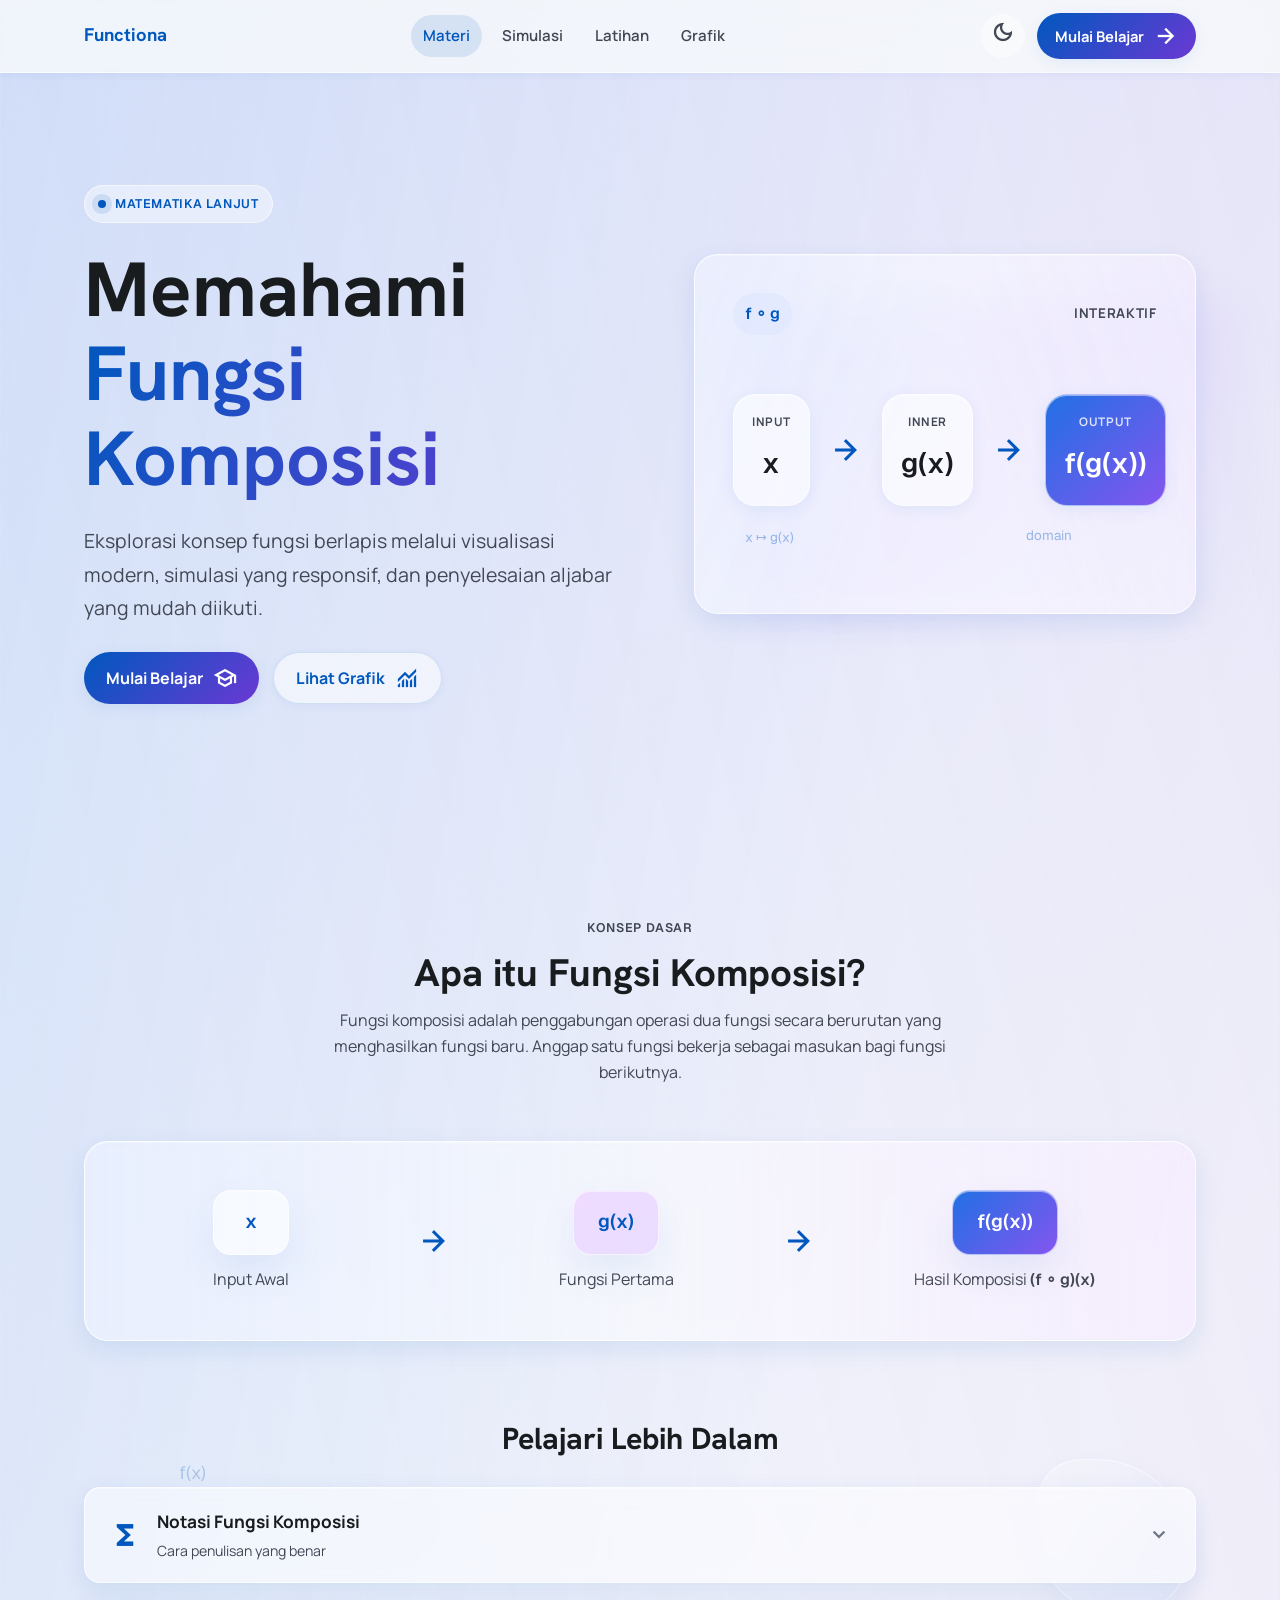
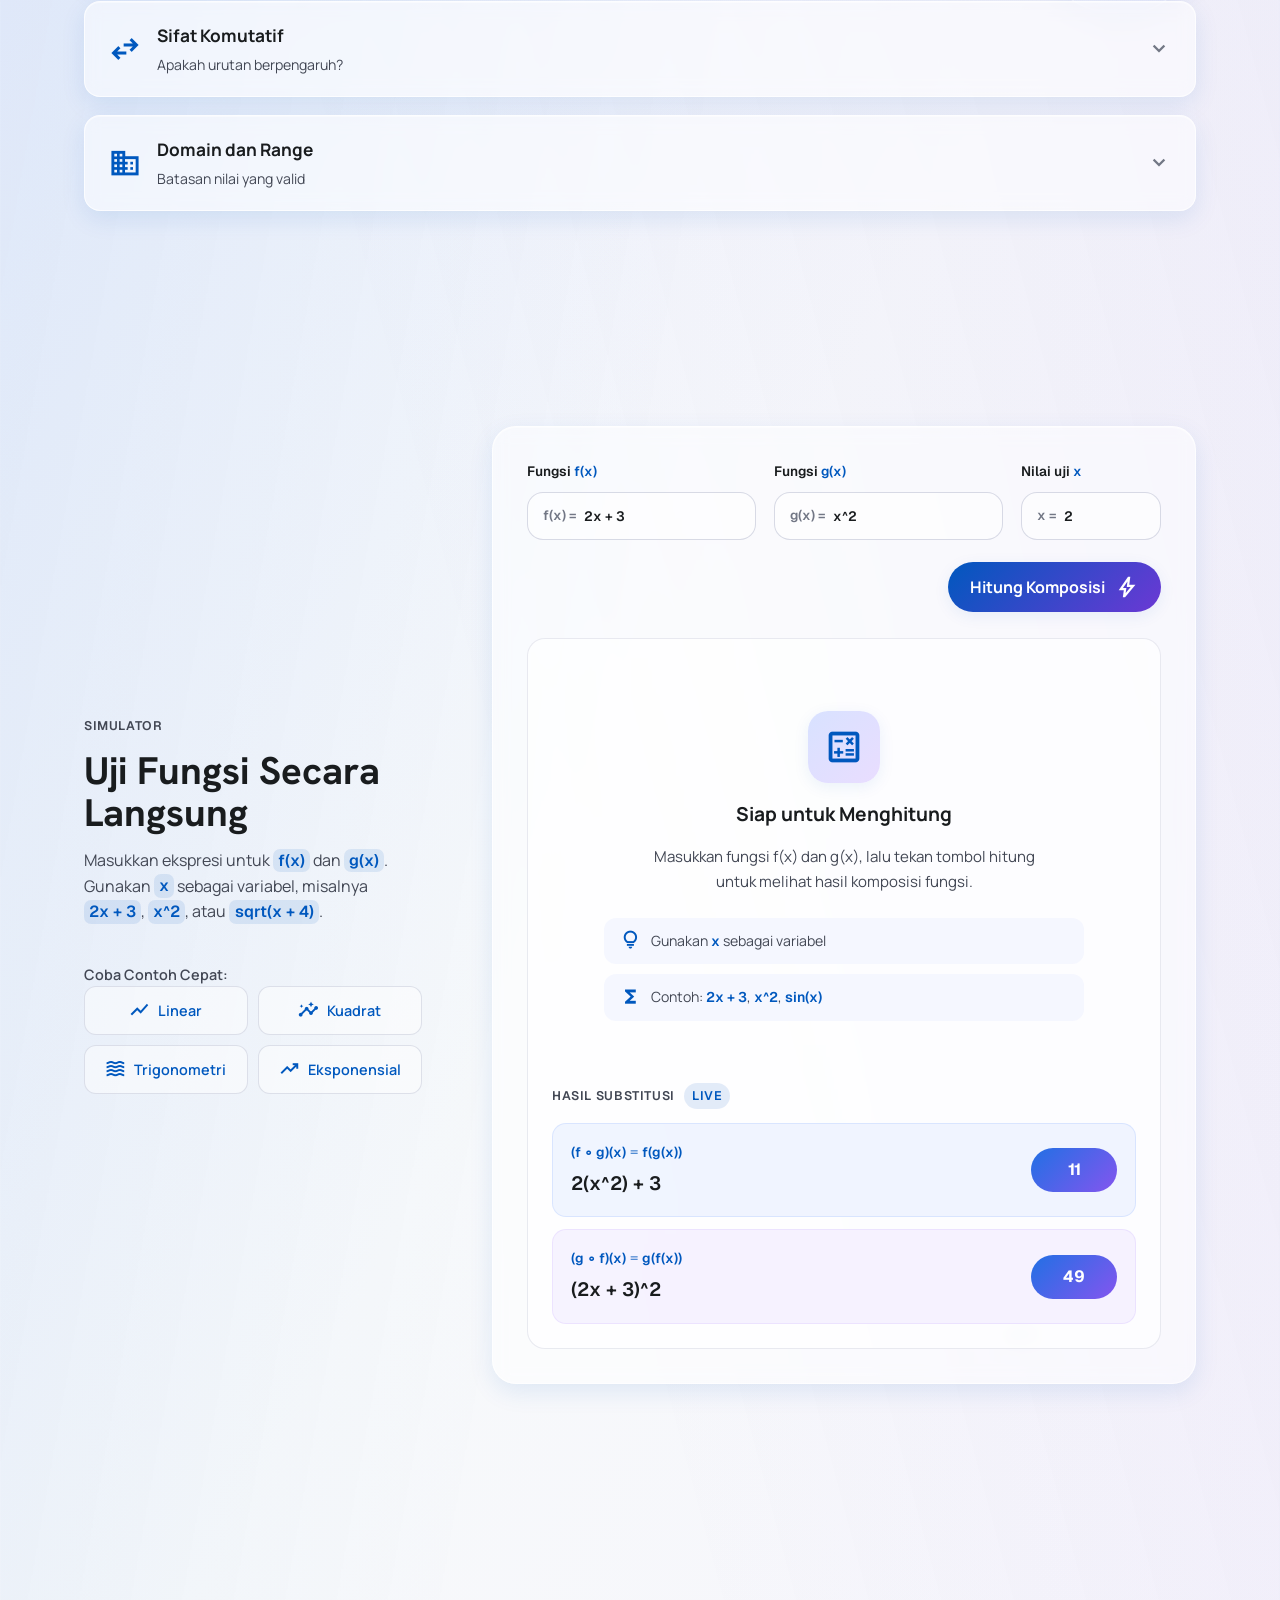
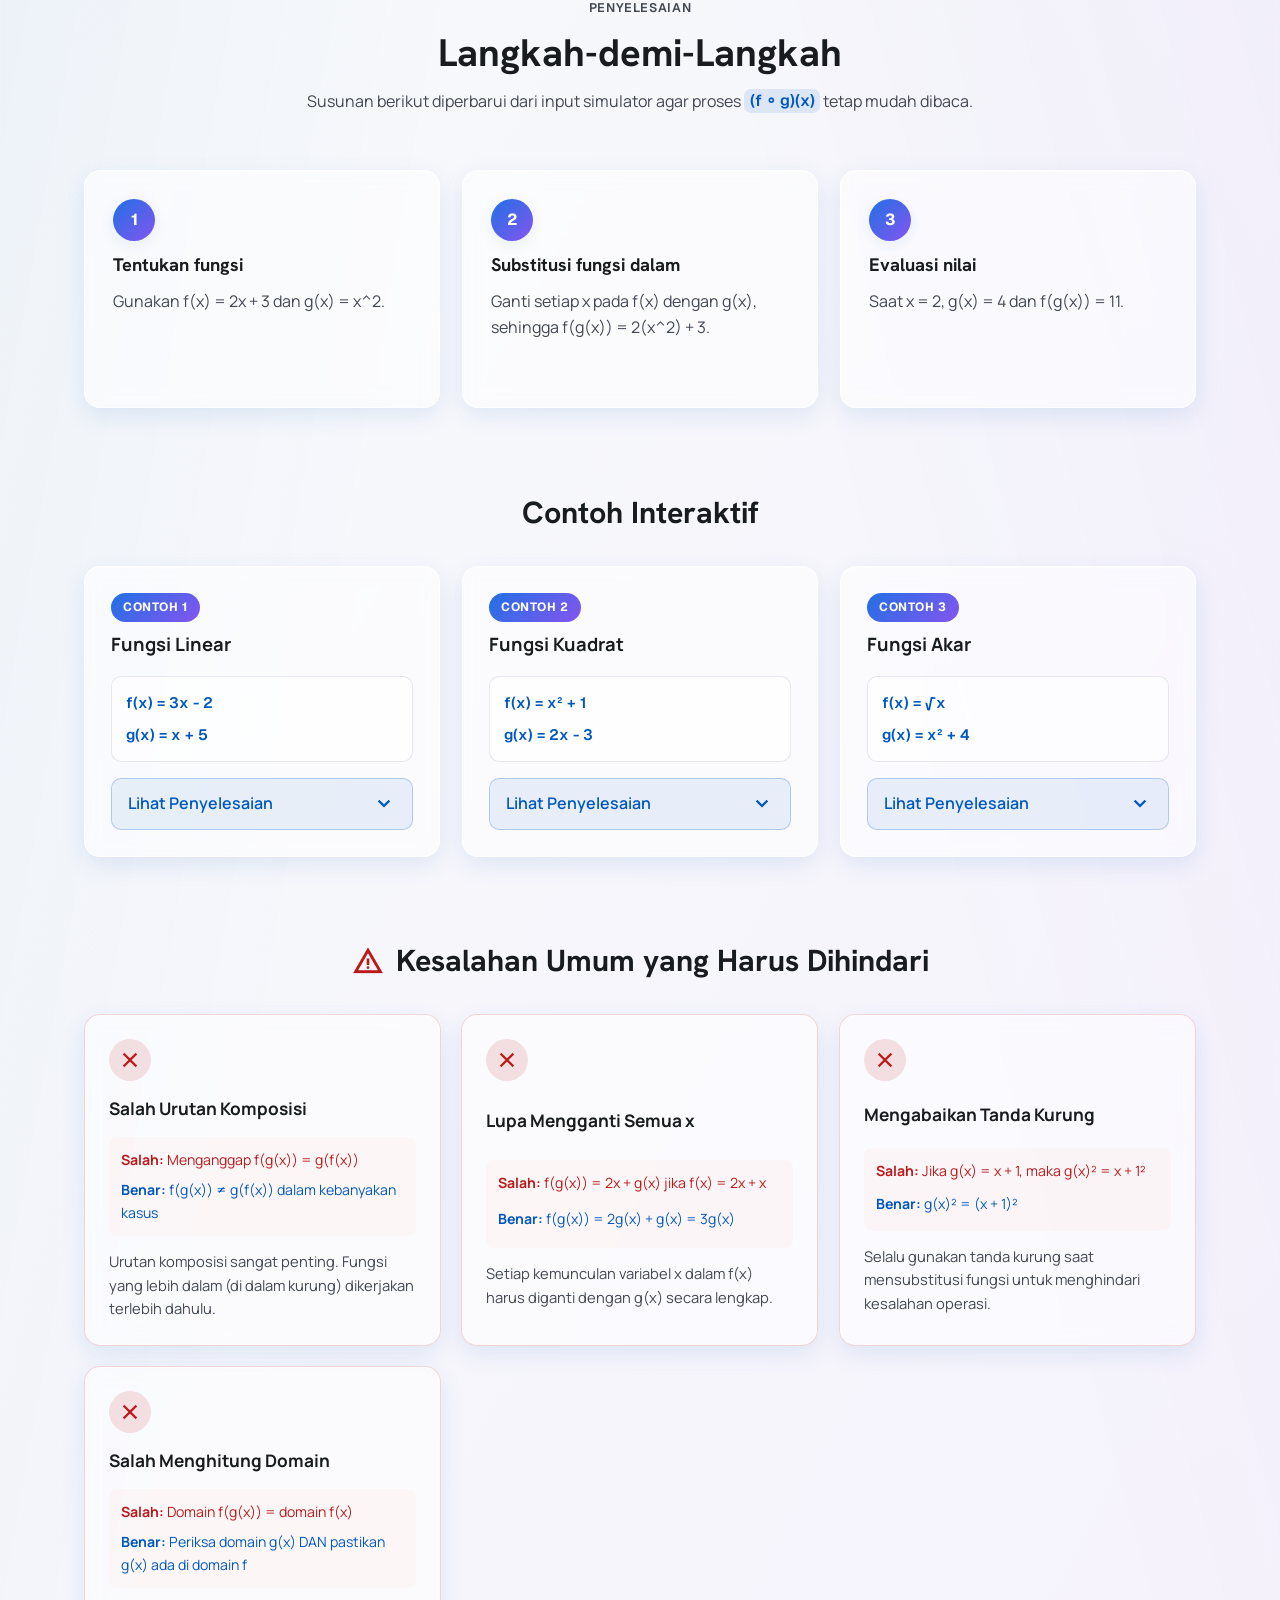
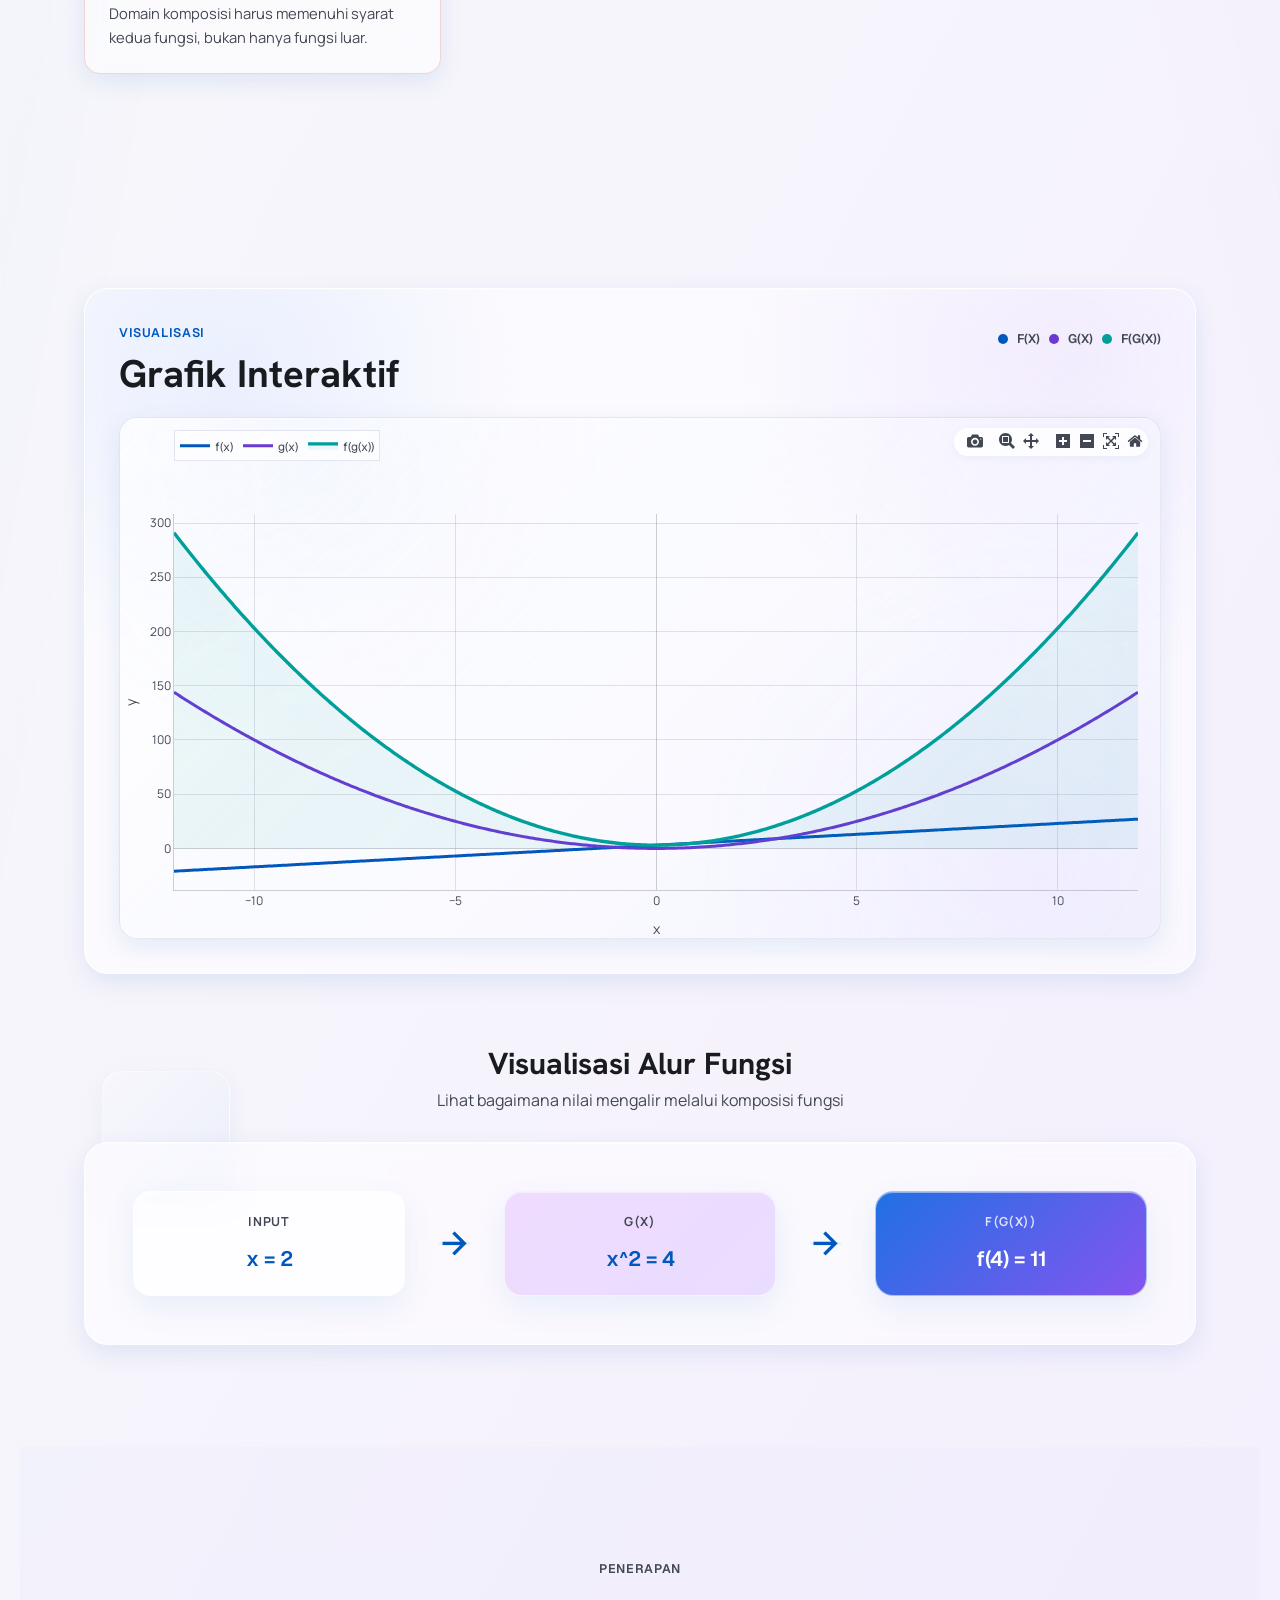
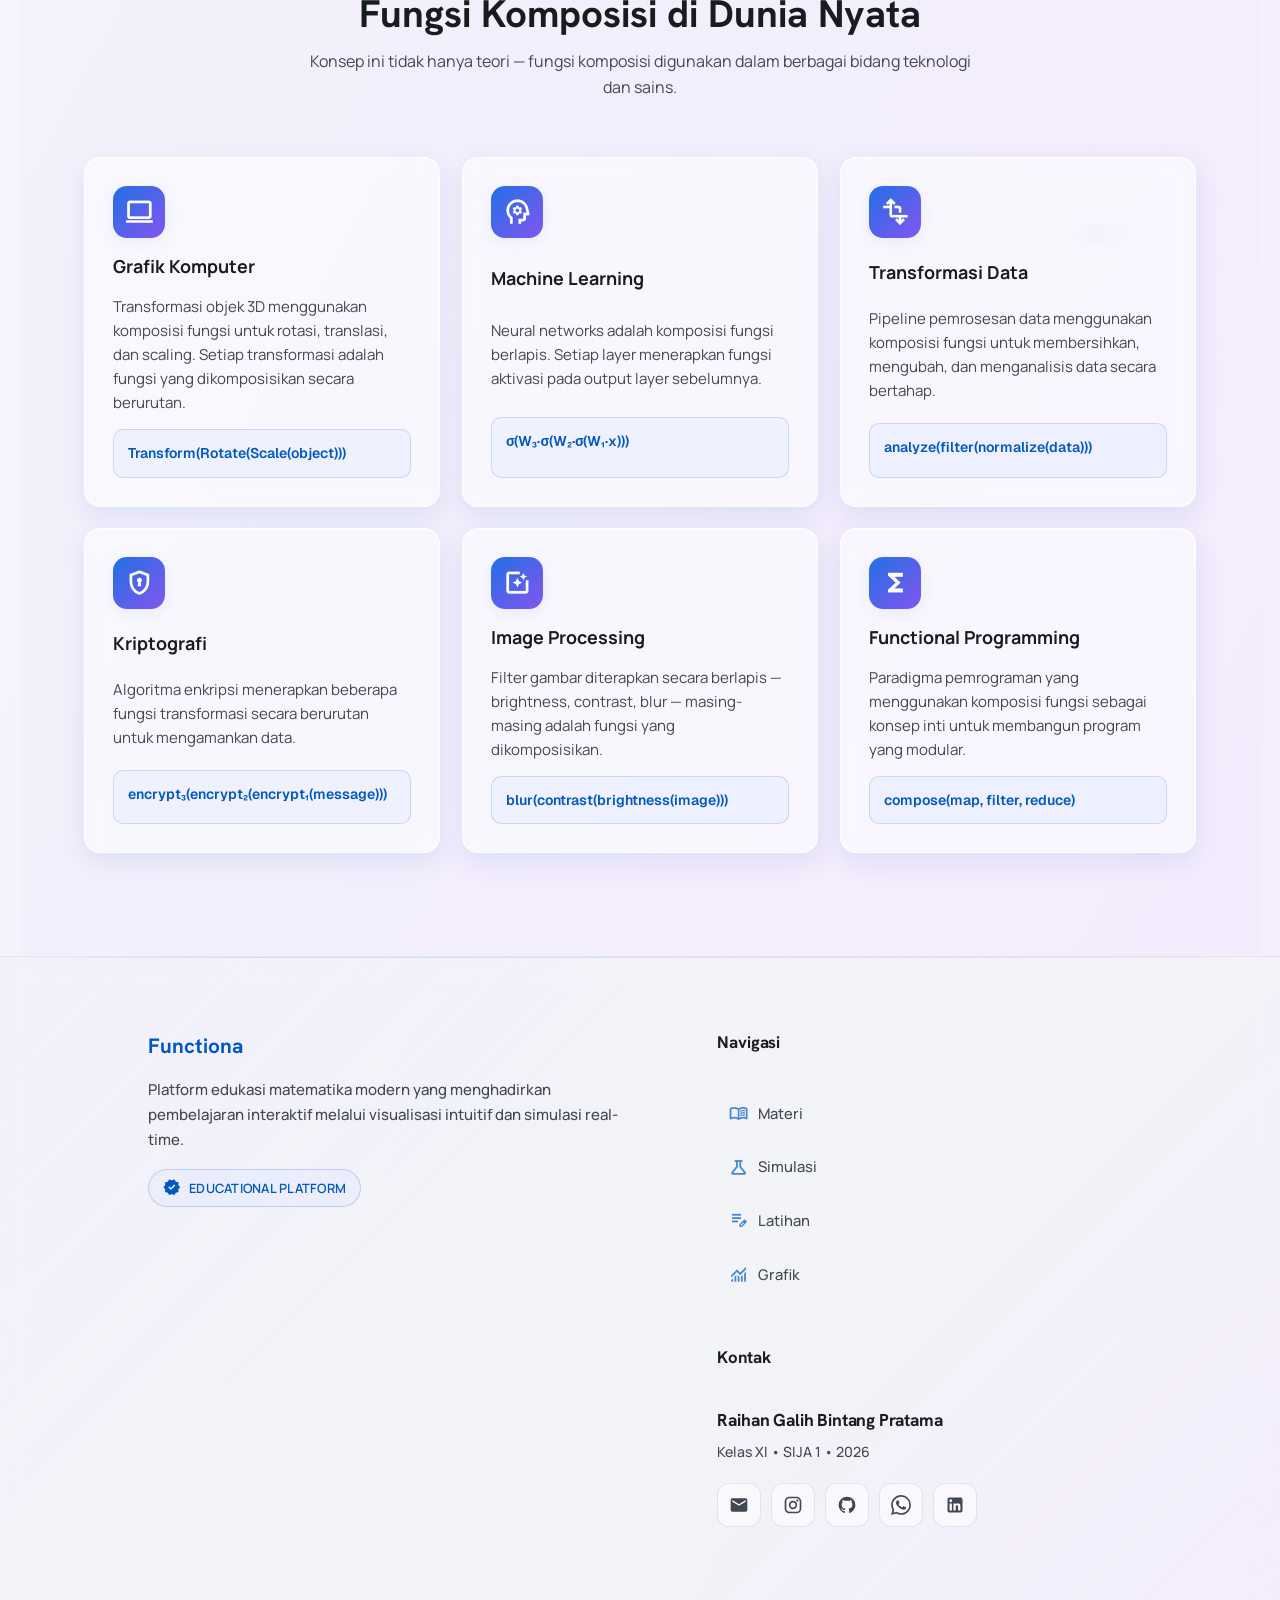
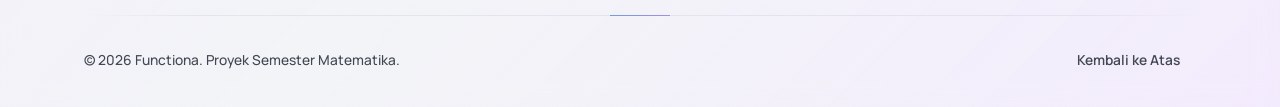
==== commit a1a3e223: "Adding responsive mobile hamburger navigation" ====
--- a/index.html
+++ b/index.html
@@ -41,8 +41,74 @@
           <span>Mulai Belajar</span>
           <span class="material-symbols-outlined" aria-hidden="true">arrow_forward</span>
         </a>
+        <button class="mobile-menu-toggle" id="mobile-menu-toggle" type="button" aria-label="Toggle menu" aria-expanded="false">
+          <span class="hamburger-icon">
+            <span class="hamburger-line"></span>
+            <span class="hamburger-line"></span>
+            <span class="hamburger-line"></span>
+          </span>
+        </button>
       </div>
     </div>
+    
+    <!-- Mobile Navigation Menu -->
+    <nav class="mobile-nav" id="mobile-nav" aria-label="Mobile navigation">
+      <div class="mobile-nav-inner">
+        <div class="mobile-nav-header">
+          <span class="mobile-nav-title">Menu</span>
+          <button class="mobile-nav-close" id="mobile-nav-close" type="button" aria-label="Close menu">
+            <span class="material-symbols-outlined">close</span>
+          </button>
+        </div>
+        
+        <div class="mobile-nav-content">
+          <a class="mobile-nav-link" href="#top" data-mobile-link>
+            <span class="mobile-nav-icon material-symbols-outlined">home</span>
+            <span class="mobile-nav-text">Home</span>
+            <span class="mobile-nav-arrow material-symbols-outlined">arrow_forward</span>
+          </a>
+          
+          <a class="mobile-nav-link" href="#materi" data-mobile-link>
+            <span class="mobile-nav-icon material-symbols-outlined">menu_book</span>
+            <span class="mobile-nav-text">Materi</span>
+            <span class="mobile-nav-arrow material-symbols-outlined">arrow_forward</span>
+          </a>
+          
+          <a class="mobile-nav-link" href="#simulasi" data-mobile-link>
+            <span class="mobile-nav-icon material-symbols-outlined">science</span>
+            <span class="mobile-nav-text">Simulasi</span>
+            <span class="mobile-nav-arrow material-symbols-outlined">arrow_forward</span>
+          </a>
+          
+          <a class="mobile-nav-link" href="#latihan" data-mobile-link>
+            <span class="mobile-nav-icon material-symbols-outlined">edit_note</span>
+            <span class="mobile-nav-text">Latihan</span>
+            <span class="mobile-nav-arrow material-symbols-outlined">arrow_forward</span>
+          </a>
+          
+          <a class="mobile-nav-link" href="#grafik" data-mobile-link>
+            <span class="mobile-nav-icon material-symbols-outlined">monitoring</span>
+            <span class="mobile-nav-text">Grafik</span>
+            <span class="mobile-nav-arrow material-symbols-outlined">arrow_forward</span>
+          </a>
+          
+          <div class="mobile-nav-divider"></div>
+          
+          <a class="mobile-nav-link mobile-nav-link-secondary" href="#footer" data-mobile-link>
+            <span class="mobile-nav-icon material-symbols-outlined">contact_mail</span>
+            <span class="mobile-nav-text">Kontak</span>
+            <span class="mobile-nav-arrow material-symbols-outlined">arrow_forward</span>
+          </a>
+        </div>
+        
+        <div class="mobile-nav-footer">
+          <p class="mobile-nav-footer-text">Functiona - Platform Edukasi Matematika</p>
+        </div>
+      </div>
+    </nav>
+    
+    <!-- Mobile Menu Overlay -->
+    <div class="mobile-nav-overlay" id="mobile-nav-overlay"></div>
   </header>
 
   <main id="top">
@@ -629,7 +695,7 @@
     </section>
   </main>
 
-  <footer class="site-footer">
+  <footer class="site-footer" id="footer">
     <div class="footer-container">
       <div class="footer-inner">
         <div class="footer-brand-section">
--- a/styles.css
+++ b/styles.css
@@ -426,6 +426,345 @@
   transform: scale(0.97) translateZ(0);
 }
 
+/* ============================================
+   MOBILE NAVIGATION
+   ============================================ */
+
+/* Mobile Menu Toggle Button */
+.mobile-menu-toggle {
+  display: none;
+  width: 44px;
+  height: 44px;
+  padding: 0;
+  border: 0;
+  border-radius: 12px;
+  background: color-mix(in srgb, var(--surface-container-lowest) 42%, transparent);
+  color: var(--on-surface-variant);
+  cursor: pointer;
+  transition: all var(--transition);
+  position: relative;
+  z-index: 1001;
+}
+
+.mobile-menu-toggle:hover {
+  background: color-mix(in srgb, var(--primary) 13%, transparent);
+  color: var(--primary);
+}
+
+.mobile-menu-toggle:active {
+  transform: scale(0.95) translateZ(0);
+}
+
+.hamburger-icon {
+  display: flex;
+  flex-direction: column;
+  align-items: center;
+  justify-content: center;
+  gap: 5px;
+  width: 100%;
+  height: 100%;
+}
+
+.hamburger-line {
+  width: 20px;
+  height: 2px;
+  background: currentColor;
+  border-radius: 2px;
+  transition: all var(--transition);
+  transform-origin: center;
+}
+
+/* Hamburger Animation when Active */
+.mobile-menu-toggle.is-active .hamburger-line:nth-child(1) {
+  transform: translateY(7px) rotate(45deg);
+}
+
+.mobile-menu-toggle.is-active .hamburger-line:nth-child(2) {
+  opacity: 0;
+  transform: scaleX(0);
+}
+
+.mobile-menu-toggle.is-active .hamburger-line:nth-child(3) {
+  transform: translateY(-7px) rotate(-45deg);
+}
+
+/* Mobile Navigation Panel */
+.mobile-nav {
+  position: fixed;
+  top: 0;
+  right: 0;
+  bottom: 0;
+  width: min(340px, 85vw);
+  z-index: 1000;
+  pointer-events: none;
+  opacity: 0;
+  transform: translateX(100%) translateZ(0);
+  transition: 
+    transform var(--transition-smooth),
+    opacity var(--transition-smooth);
+}
+
+.mobile-nav.is-open {
+  pointer-events: auto;
+  opacity: 1;
+  transform: translateX(0) translateZ(0);
+}
+
+.mobile-nav-inner {
+  display: flex;
+  flex-direction: column;
+  height: 100%;
+  border-left: 1px solid var(--glass-border);
+  background: var(--glass-strong);
+  backdrop-filter: var(--blur-medium) saturate(1.15);
+  -webkit-backdrop-filter: var(--blur-medium) saturate(1.15);
+  box-shadow: 
+    -8px 0 32px rgba(0, 88, 190, 0.12),
+    inset 1px 0 0 var(--glass-inner);
+  overflow-y: auto;
+  overscroll-behavior: contain;
+}
+
+/* Mobile Nav Header */
+.mobile-nav-header {
+  display: flex;
+  align-items: center;
+  justify-content: space-between;
+  padding: 20px 24px;
+  border-bottom: 1px solid color-mix(in srgb, var(--outline-variant) 28%, transparent);
+  background: color-mix(in srgb, var(--surface-container-lowest) 32%, transparent);
+}
+
+.mobile-nav-title {
+  color: var(--on-surface);
+  font-family: "Hanken Grotesk", system-ui, sans-serif;
+  font-size: 1.1rem;
+  font-weight: 700;
+  letter-spacing: -0.01em;
+}
+
+.mobile-nav-close {
+  display: grid;
+  place-items: center;
+  width: 40px;
+  height: 40px;
+  padding: 0;
+  border: 0;
+  border-radius: 10px;
+  background: color-mix(in srgb, var(--surface-container-lowest) 42%, transparent);
+  color: var(--on-surface-variant);
+  cursor: pointer;
+  transition: all var(--transition);
+}
+
+.mobile-nav-close:hover {
+  background: color-mix(in srgb, var(--error) 13%, transparent);
+  color: var(--error);
+  transform: rotate(90deg) translateZ(0);
+}
+
+.mobile-nav-close:active {
+  transform: rotate(90deg) scale(0.95) translateZ(0);
+}
+
+/* Mobile Nav Content */
+.mobile-nav-content {
+  flex: 1;
+  padding: 16px;
+  display: flex;
+  flex-direction: column;
+  gap: 6px;
+}
+
+.mobile-nav-link {
+  display: flex;
+  align-items: center;
+  gap: 14px;
+  padding: 16px 18px;
+  border-radius: 14px;
+  color: var(--on-surface);
+  font-size: 1rem;
+  font-weight: 600;
+  text-decoration: none;
+  transition: all var(--transition);
+  position: relative;
+  overflow: hidden;
+}
+
+.mobile-nav-link::before {
+  content: "";
+  position: absolute;
+  inset: 0;
+  background: linear-gradient(135deg, var(--primary), var(--secondary));
+  opacity: 0;
+  transition: opacity var(--transition);
+  z-index: -1;
+}
+
+.mobile-nav-link:hover::before,
+.mobile-nav-link:active::before {
+  opacity: 0.1;
+}
+
+.mobile-nav-link:hover {
+  background: color-mix(in srgb, var(--primary) 10%, transparent);
+  transform: translateX(6px) translateZ(0);
+}
+
+.mobile-nav-link:active {
+  transform: translateX(4px) scale(0.98) translateZ(0);
+}
+
+.mobile-nav-icon {
+  flex-shrink: 0;
+  width: 24px;
+  height: 24px;
+  color: var(--primary);
+  font-size: 1.4rem;
+  transition: all var(--transition);
+}
+
+.mobile-nav-link:hover .mobile-nav-icon {
+  transform: scale(1.1) translateZ(0);
+}
+
+.mobile-nav-text {
+  flex: 1;
+}
+
+.mobile-nav-arrow {
+  flex-shrink: 0;
+  width: 20px;
+  height: 20px;
+  color: var(--on-surface-variant);
+  font-size: 1.2rem;
+  opacity: 0;
+  transform: translateX(-8px);
+  transition: all var(--transition);
+}
+
+.mobile-nav-link:hover .mobile-nav-arrow {
+  opacity: 1;
+  transform: translateX(0) translateZ(0);
+}
+
+/* Secondary Link Style */
+.mobile-nav-link-secondary {
+  color: var(--on-surface-variant);
+  font-weight: 500;
+}
+
+.mobile-nav-link-secondary .mobile-nav-icon {
+  color: var(--secondary);
+}
+
+/* Mobile Nav Divider */
+.mobile-nav-divider {
+  height: 1px;
+  margin: 12px 0;
+  background: linear-gradient(
+    90deg,
+    transparent,
+    color-mix(in srgb, var(--outline-variant) 32%, transparent) 20%,
+    color-mix(in srgb, var(--outline-variant) 32%, transparent) 80%,
+    transparent
+  );
+}
+
+/* Mobile Nav Footer */
+.mobile-nav-footer {
+  padding: 20px 24px;
+  border-top: 1px solid color-mix(in srgb, var(--outline-variant) 28%, transparent);
+  background: color-mix(in srgb, var(--surface-container-lowest) 32%, transparent);
+}
+
+.mobile-nav-footer-text {
+  margin: 0;
+  color: var(--on-surface-variant);
+  font-size: 0.82rem;
+  font-weight: 500;
+  text-align: center;
+  line-height: 1.5;
+}
+
+/* Mobile Nav Overlay */
+.mobile-nav-overlay {
+  position: fixed;
+  inset: 0;
+  z-index: 999;
+  background: color-mix(in srgb, var(--surface) 72%, transparent);
+  backdrop-filter: blur(4px);
+  -webkit-backdrop-filter: blur(4px);
+  opacity: 0;
+  pointer-events: none;
+  transition: opacity var(--transition-smooth);
+}
+
+.mobile-nav-overlay.is-visible {
+  opacity: 1;
+  pointer-events: auto;
+}
+
+/* ============================================
+   MOBILE NAVIGATION - RESPONSIVE
+   ============================================ */
+
+@media (max-width: 968px) {
+  /* Hide desktop navigation */
+  .primary-nav {
+    display: none;
+  }
+  
+  /* Hide desktop CTA button on smaller screens */
+  .header-cta {
+    display: none;
+  }
+  
+  /* Show mobile menu toggle */
+  .mobile-menu-toggle {
+    display: flex;
+    align-items: center;
+    justify-content: center;
+  }
+}
+
+@media (max-width: 640px) {
+  .mobile-nav {
+    width: min(300px, 90vw);
+  }
+  
+  .mobile-nav-header {
+    padding: 18px 20px;
+  }
+  
+  .mobile-nav-content {
+    padding: 14px;
+  }
+  
+  .mobile-nav-link {
+    padding: 14px 16px;
+    font-size: 0.95rem;
+  }
+  
+  .mobile-nav-icon {
+    font-size: 1.3rem;
+  }
+}
+
+@media (max-width: 420px) {
+  .mobile-nav {
+    width: 100vw;
+  }
+  
+  .mobile-nav-inner {
+    border-left: none;
+  }
+}
+
+/* ============================================
+   END MOBILE NAVIGATION
+   ============================================ */
+
 .hero {
   display: grid;
   grid-template-columns: minmax(0, 1fr) minmax(320px, 0.94fr);
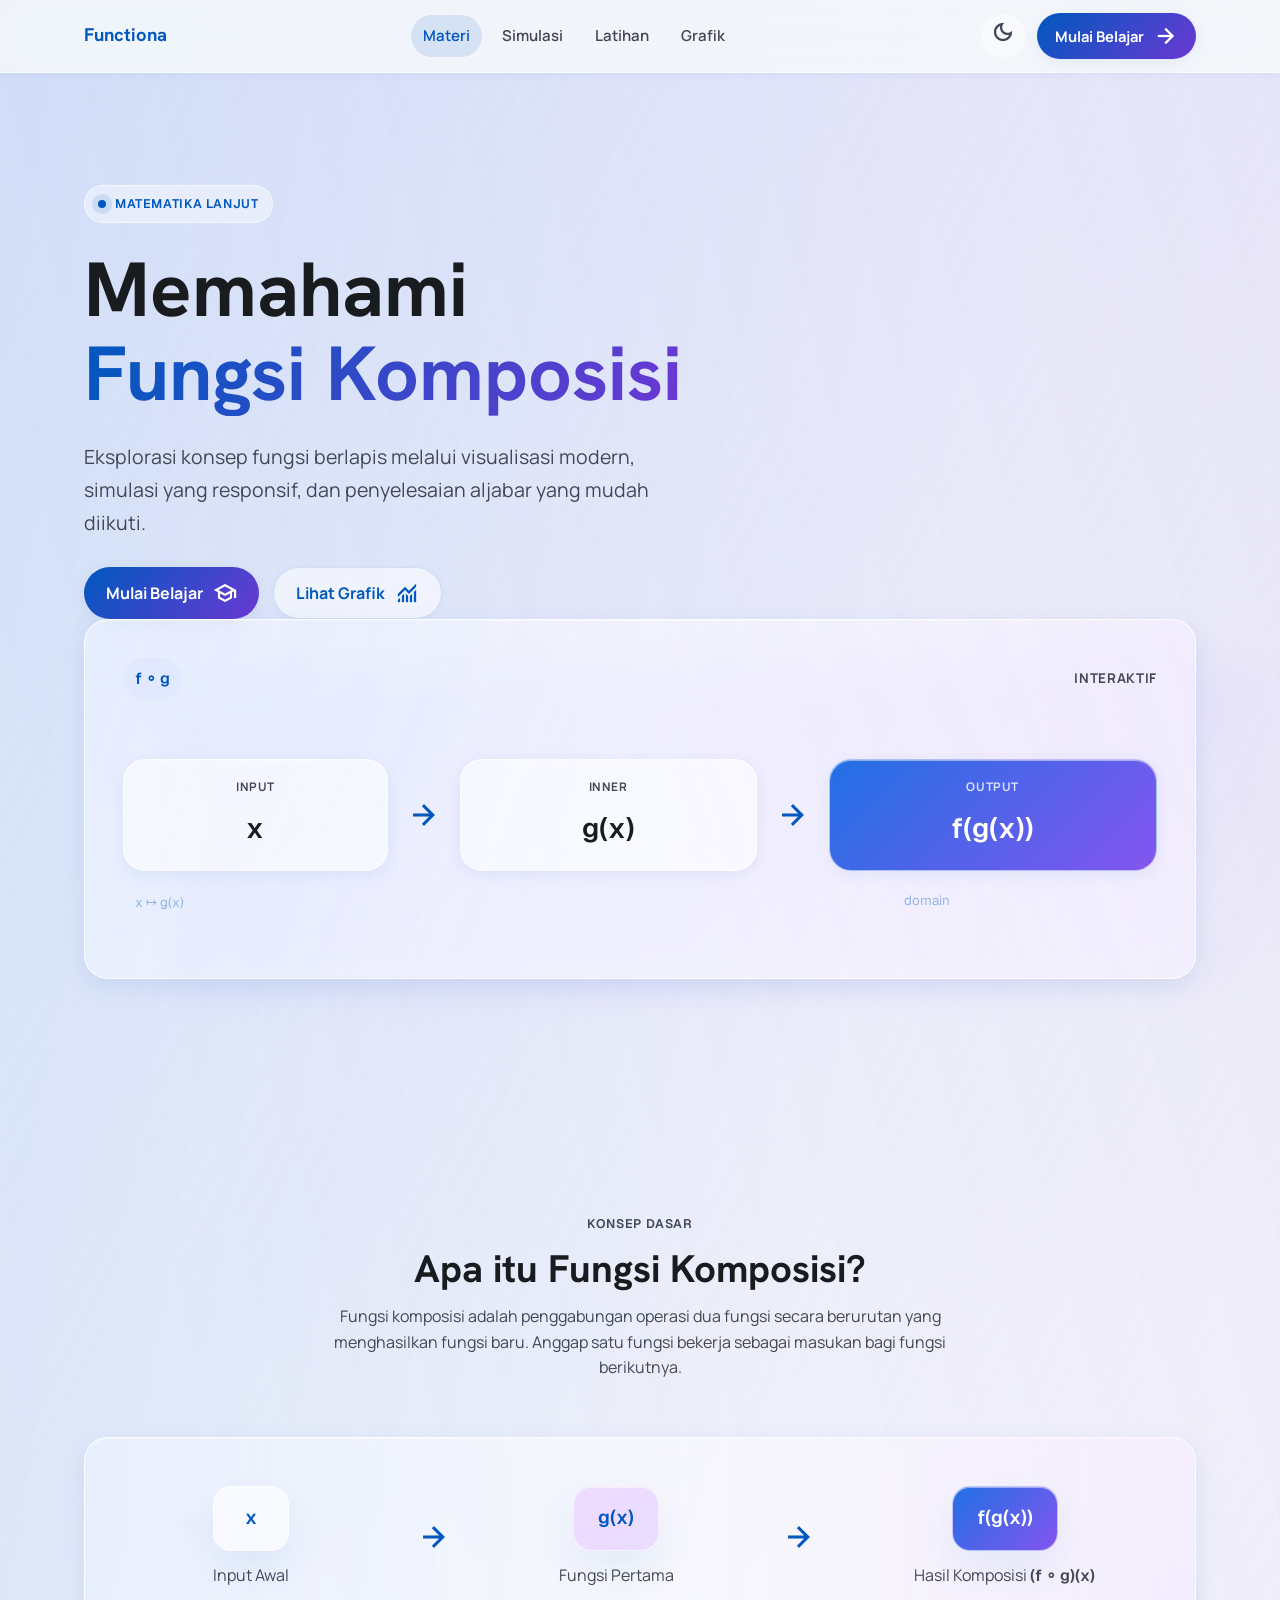
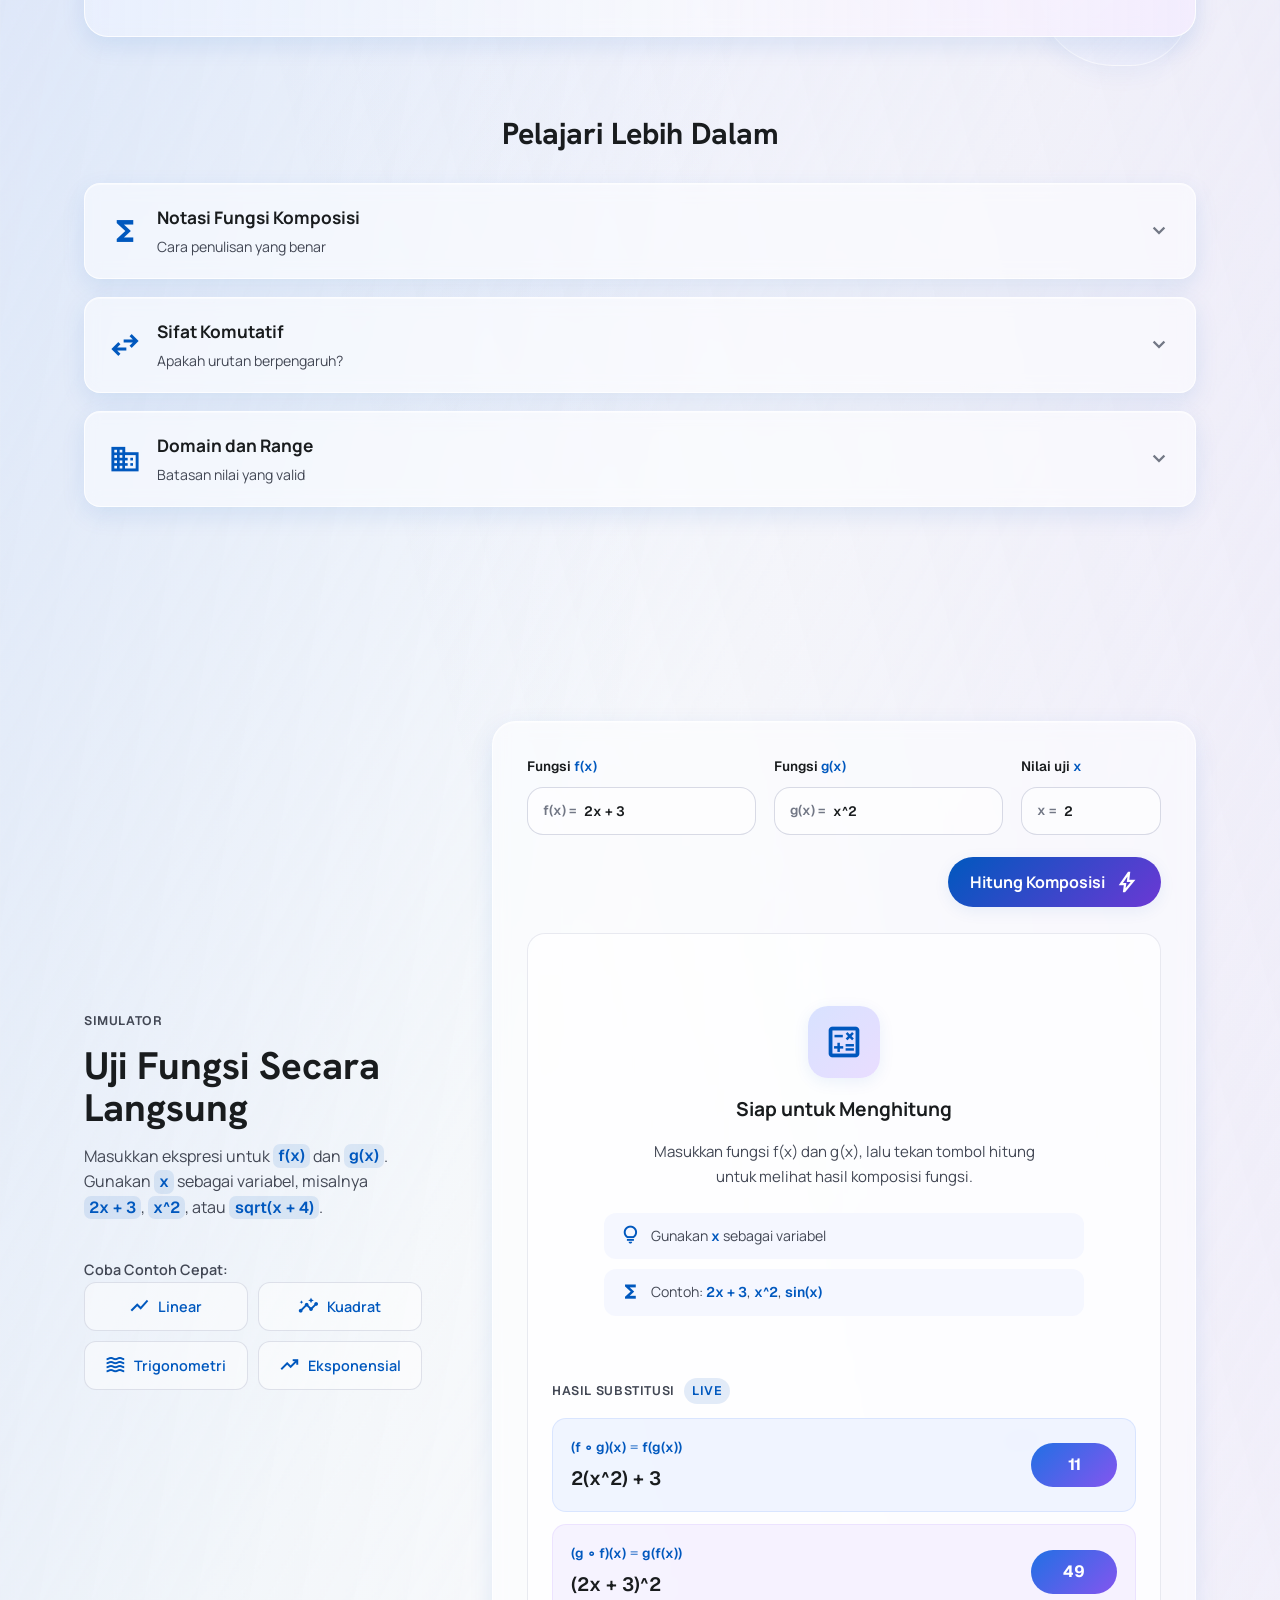
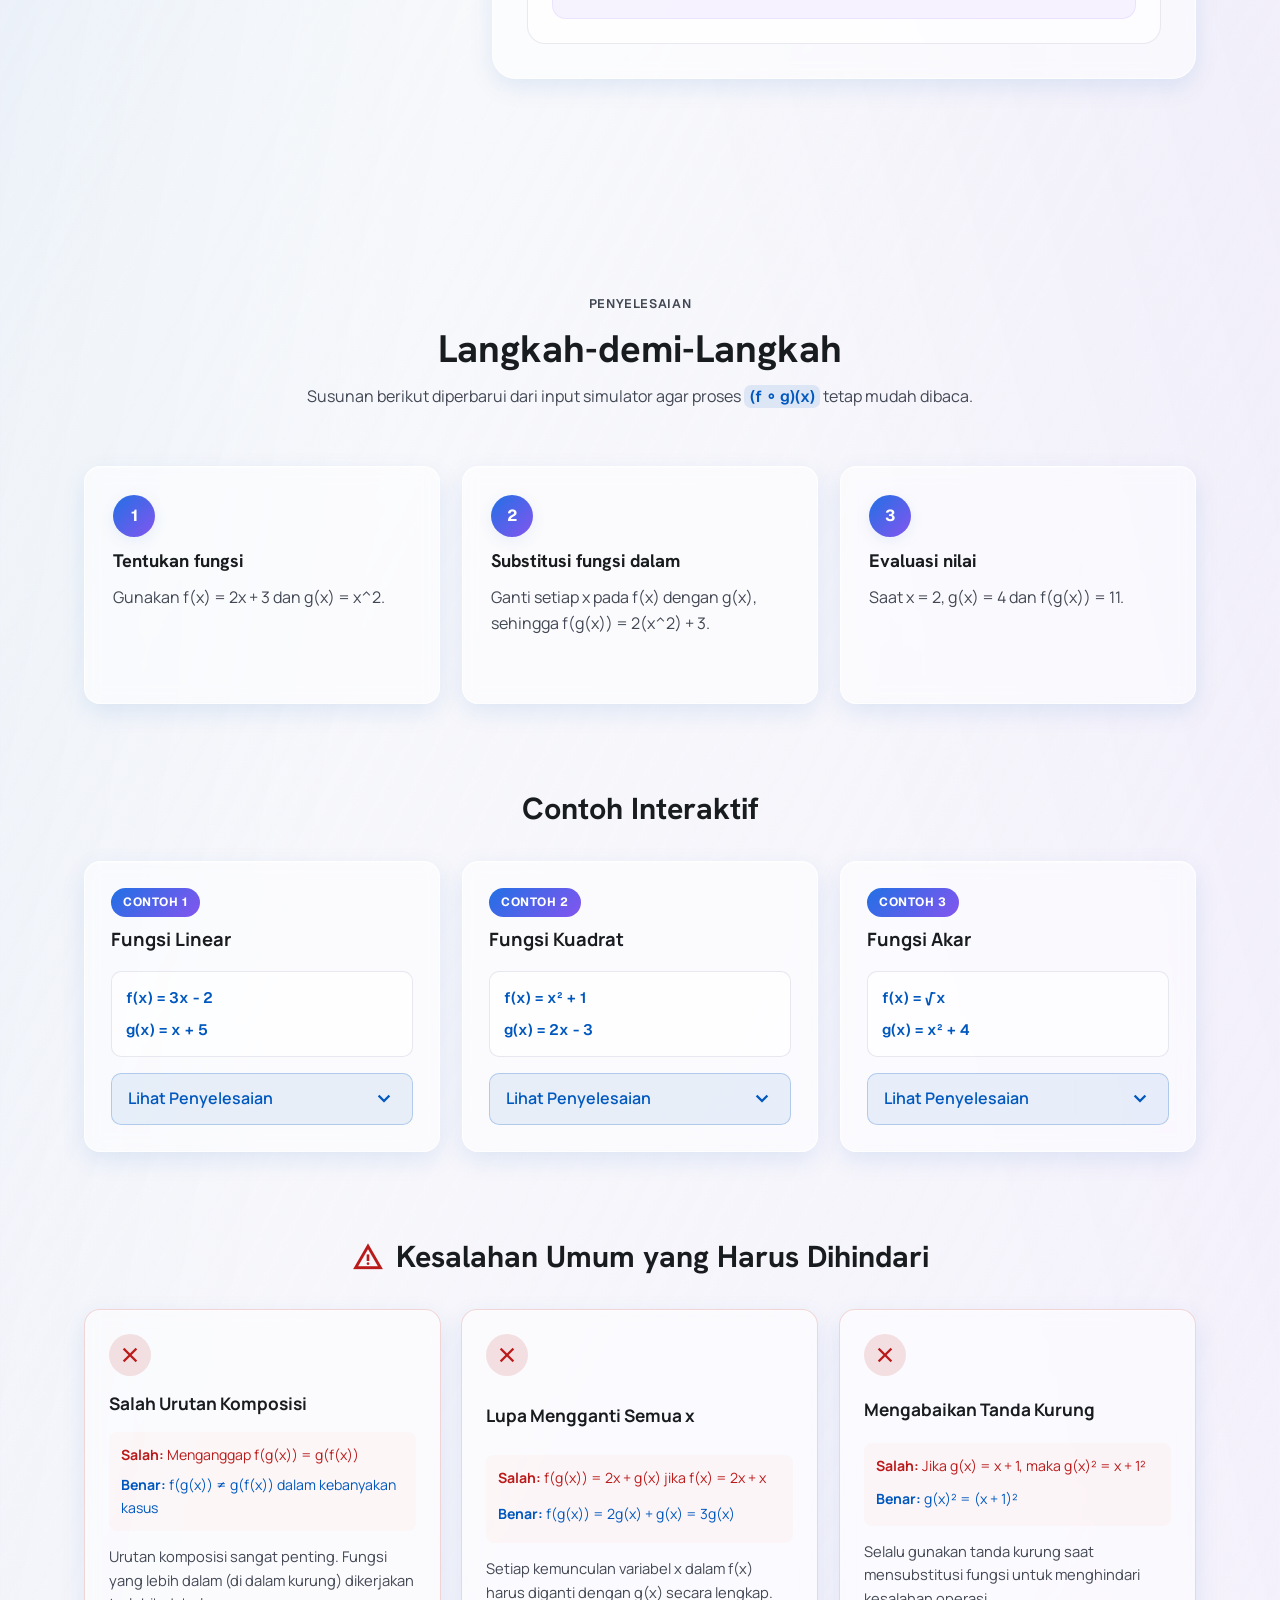
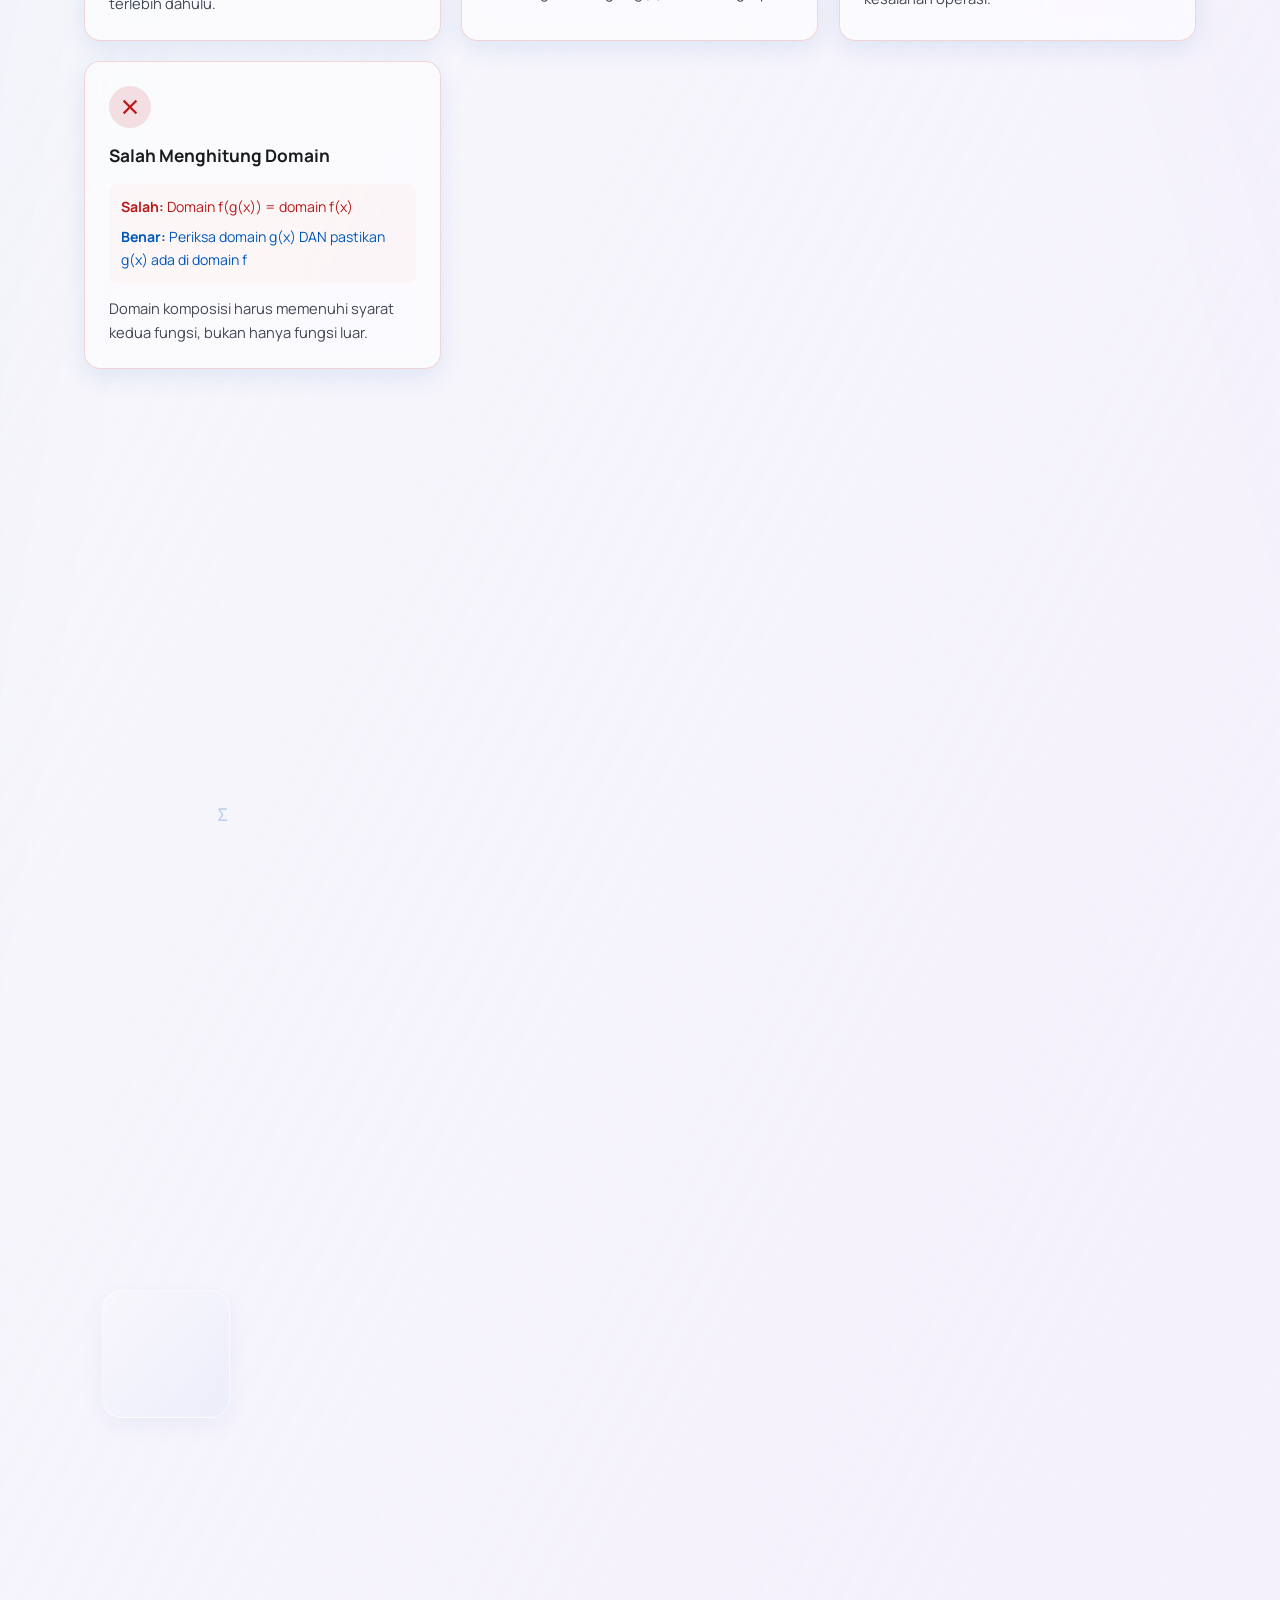
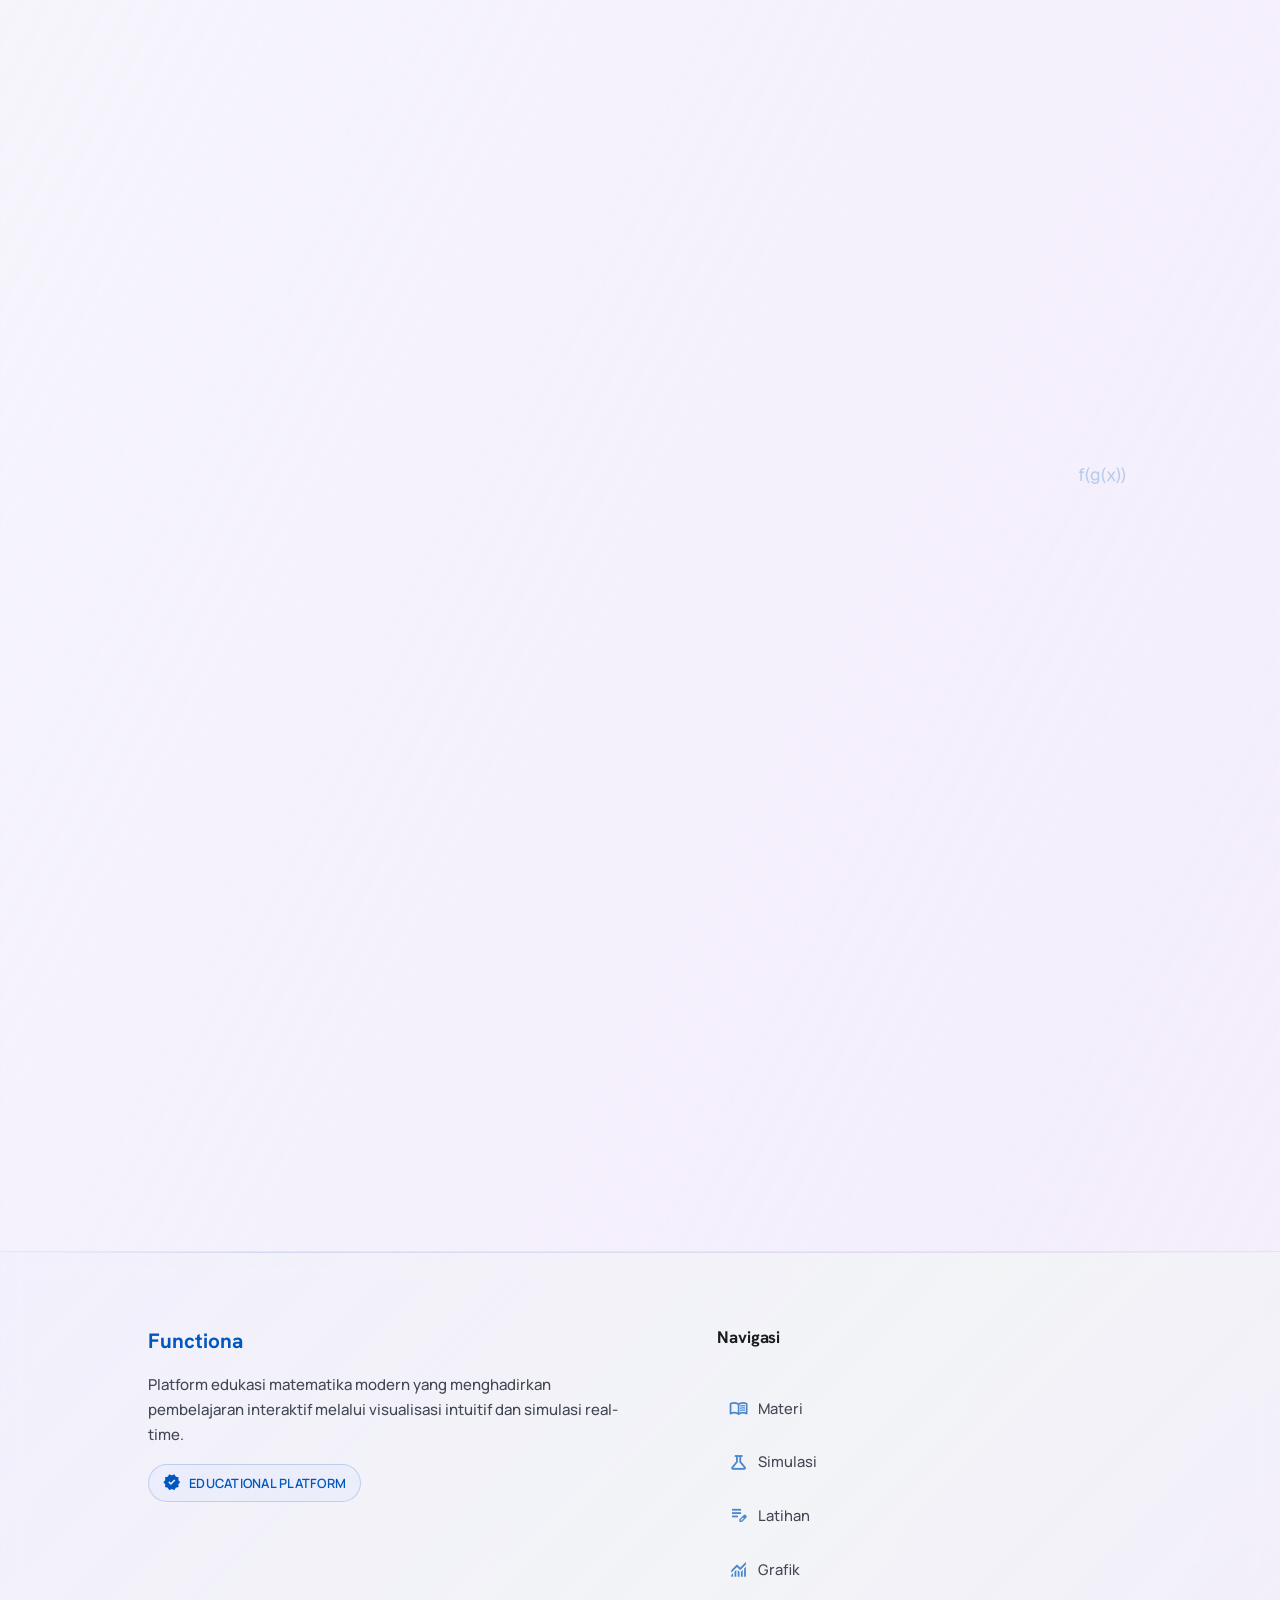
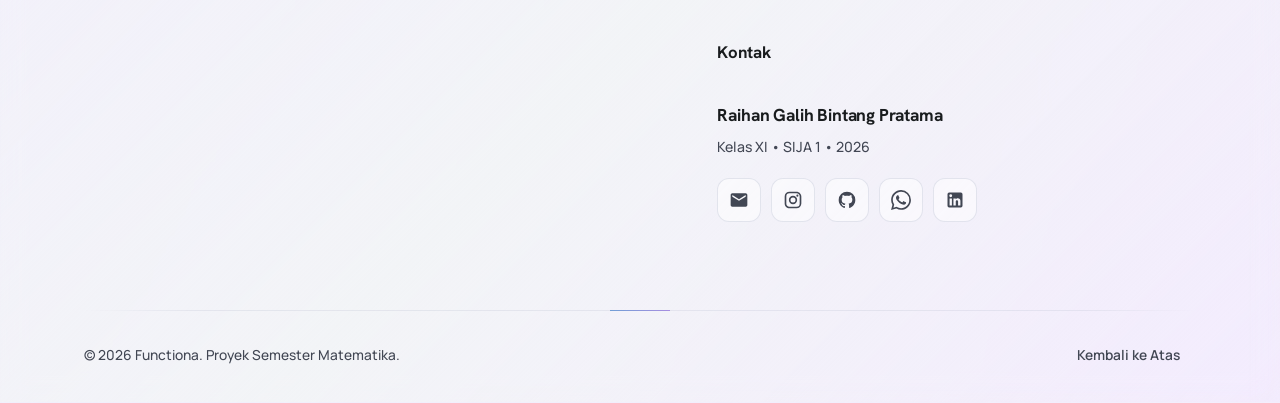
==== commit c3b3fc24: "little update to hamburger" ====
--- a/index.html
+++ b/index.html
@@ -101,6 +101,9 @@
           </a>
         </div>
         
+        <!-- Spacer to push footer to bottom -->
+        <div class="mobile-nav-spacer"></div>
+        
         <div class="mobile-nav-footer">
           <p class="mobile-nav-footer-text">Functiona - Platform Edukasi Matematika</p>
         </div>
--- a/styles.css
+++ b/styles.css
@@ -527,10 +527,11 @@
 
 /* Mobile Nav Header */
 .mobile-nav-header {
+  flex: 0 0 auto;
   display: flex;
   align-items: center;
   justify-content: space-between;
-  padding: 20px 24px;
+  padding: 18px 24px;
   border-bottom: 1px solid color-mix(in srgb, var(--outline-variant) 28%, transparent);
   background: color-mix(in srgb, var(--surface-container-lowest) 32%, transparent);
 }
@@ -569,18 +570,19 @@
 
 /* Mobile Nav Content */
 .mobile-nav-content {
-  flex: 1;
-  padding: 16px;
+  flex: 0 0 auto;
+  padding: 12px 16px;
   display: flex;
   flex-direction: column;
-  gap: 6px;
+  gap: 4px;
+  overflow: visible;
 }
 
 .mobile-nav-link {
   display: flex;
   align-items: center;
   gap: 14px;
-  padding: 16px 18px;
+  padding: 14px 18px;
   border-radius: 14px;
   color: var(--on-surface);
   font-size: 1rem;
@@ -661,7 +663,7 @@
 /* Mobile Nav Divider */
 .mobile-nav-divider {
   height: 1px;
-  margin: 12px 0;
+  margin: 8px 0;
   background: linear-gradient(
     90deg,
     transparent,
@@ -671,9 +673,16 @@
   );
 }
 
+/* Mobile Nav Spacer - pushes footer to bottom */
+.mobile-nav-spacer {
+  flex: 1 1 auto;
+  min-height: 20px;
+}
+
 /* Mobile Nav Footer */
 .mobile-nav-footer {
-  padding: 20px 24px;
+  flex: 0 0 auto;
+  padding: 18px 24px;
   border-top: 1px solid color-mix(in srgb, var(--outline-variant) 28%, transparent);
   background: color-mix(in srgb, var(--surface-container-lowest) 32%, transparent);
 }
@@ -734,20 +743,25 @@
   }
   
   .mobile-nav-header {
-    padding: 18px 20px;
+    padding: 16px 20px;
   }
   
   .mobile-nav-content {
-    padding: 14px;
+    padding: 10px 14px;
+    gap: 3px;
   }
   
   .mobile-nav-link {
-    padding: 14px 16px;
+    padding: 12px 16px;
     font-size: 0.95rem;
   }
   
   .mobile-nav-icon {
     font-size: 1.3rem;
+  }
+  
+  .mobile-nav-footer {
+    padding: 16px 20px;
   }
 }
 
@@ -759,6 +773,34 @@
   .mobile-nav-inner {
     border-left: none;
   }
+  
+  .mobile-nav-header {
+    padding: 14px 18px;
+  }
+  
+  .mobile-nav-content {
+    padding: 8px 12px;
+    gap: 2px;
+  }
+  
+  .mobile-nav-link {
+    padding: 11px 14px;
+    font-size: 0.92rem;
+    gap: 12px;
+  }
+  
+  .mobile-nav-icon {
+    font-size: 1.25rem;
+  }
+  
+  .mobile-nav-footer {
+    padding: 14px 18px;
+  }
+  
+  .mobile-nav-footer-text {
+    font-size: 0.78rem;
+  }
+}
 }
 
 /* ============================================
